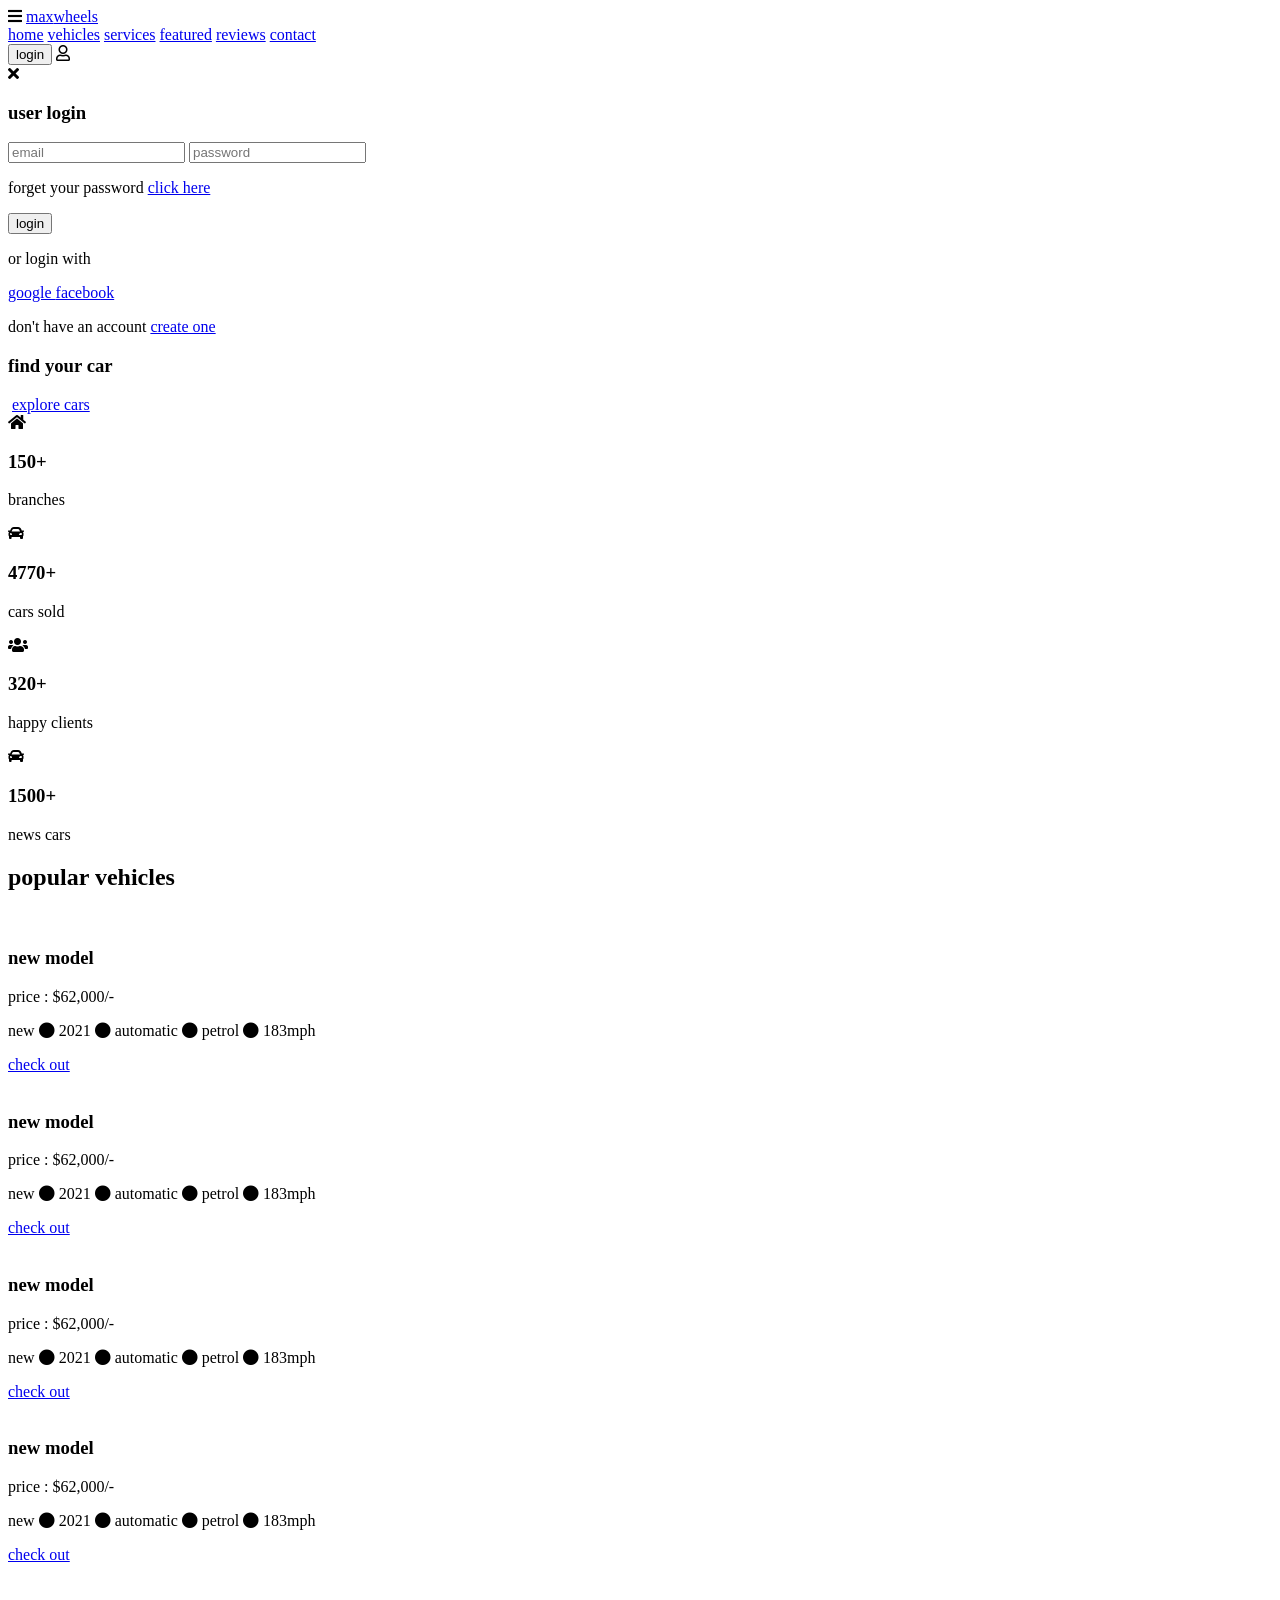
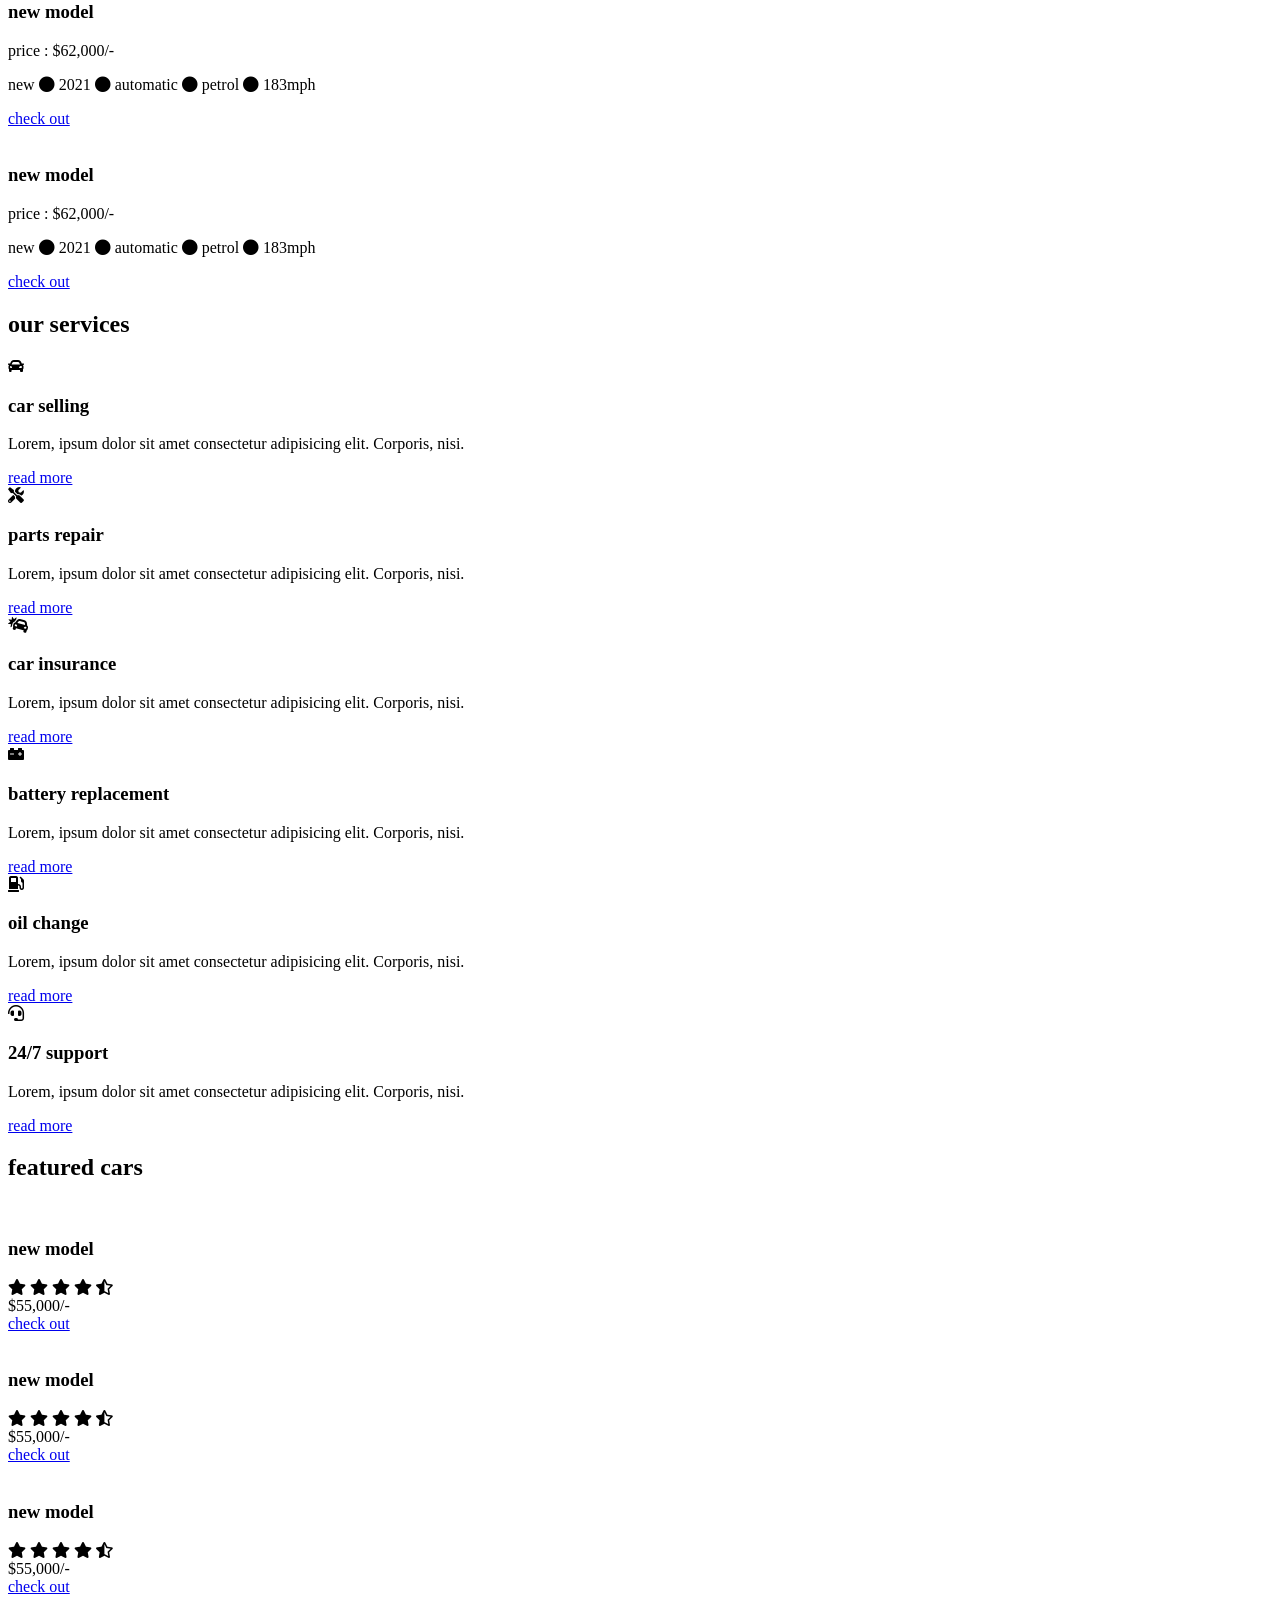
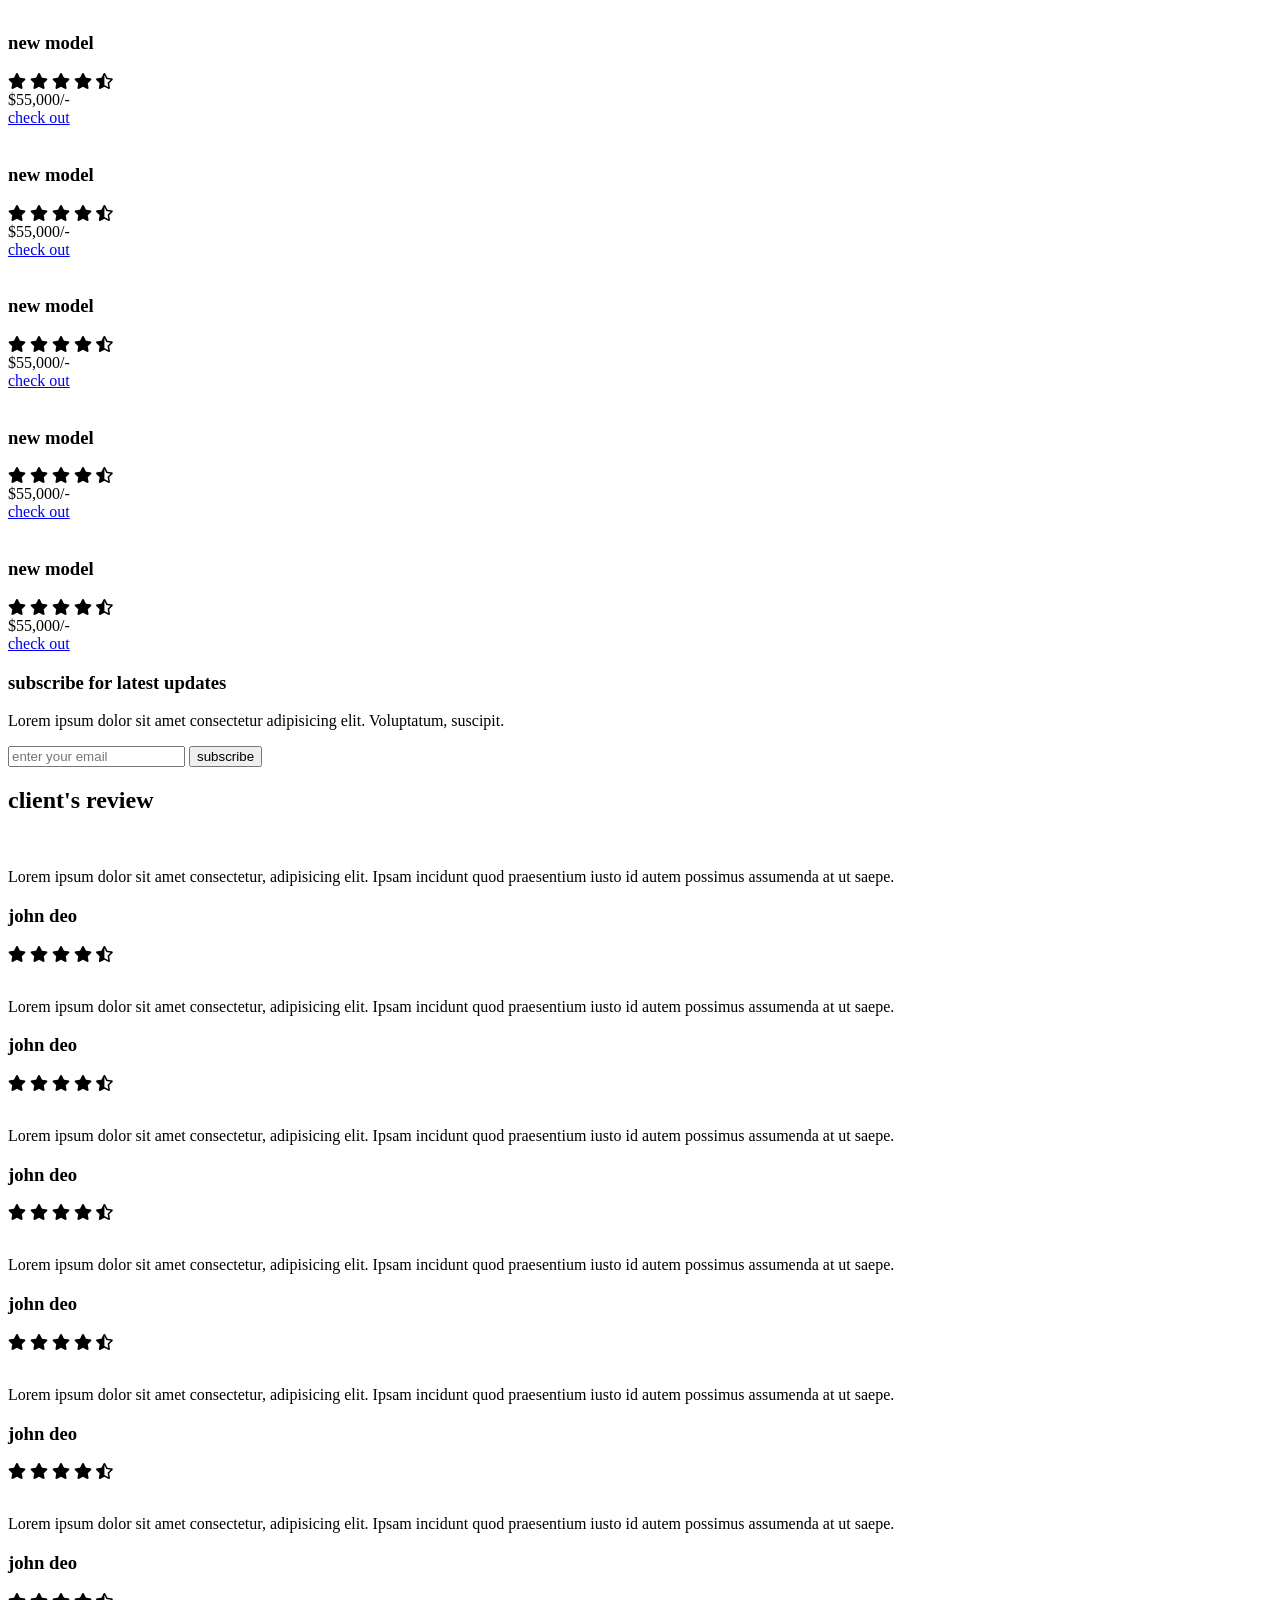
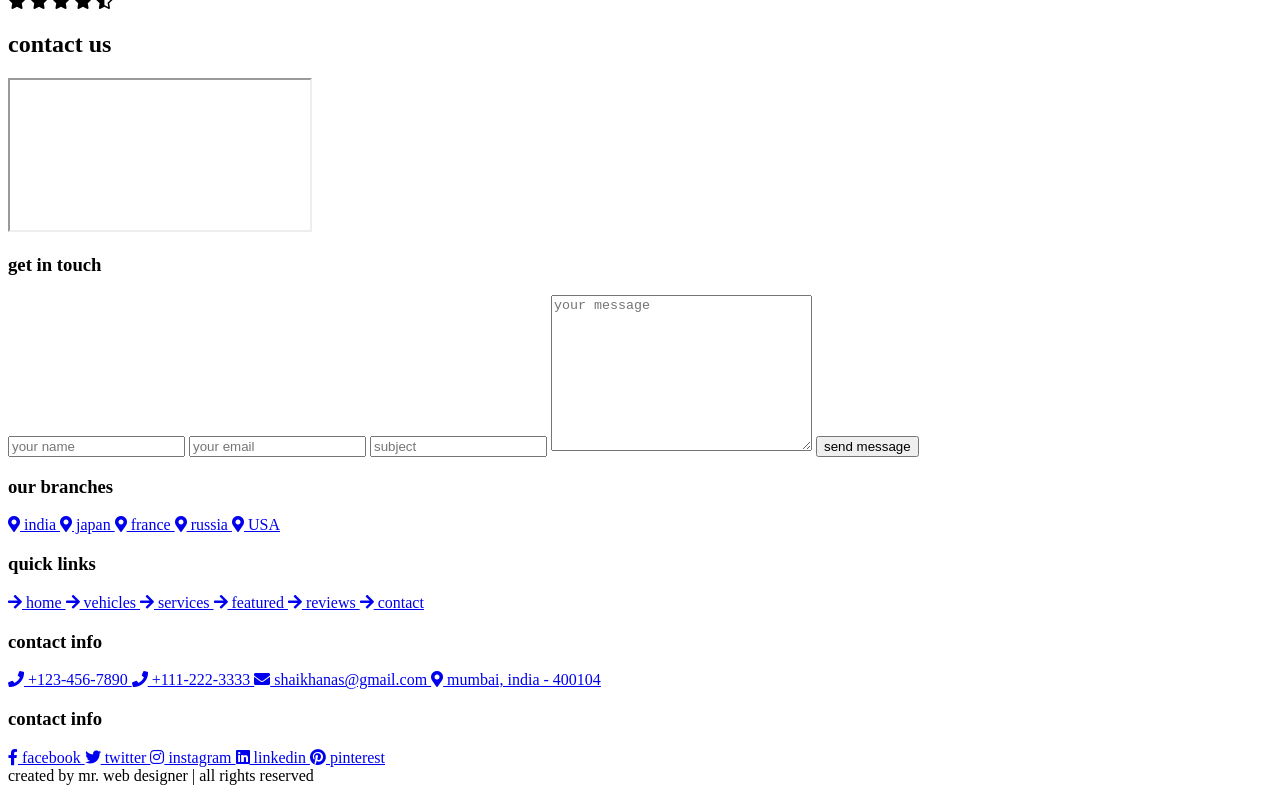
==== index.html @ 205bf959 "Add files via upload" ====
<!DOCTYPE html>
<html lang="en">
<head>
    <meta charset="UTF-8">
    <meta http-equiv="X-UA-Compatible" content="IE=edge">
    <meta name="viewport" content="width=device-width, initial-scale=1.0">
    
    <link rel="stylesheet" href="https://unpkg.com/swiper@7/swiper-bundle.min.css" />

    <!-- font awesome cdn link  -->
    <link rel="stylesheet" href="https://cdnjs.cloudflare.com/ajax/libs/font-awesome/5.15.4/css/all.min.css">

    <!-- custom css file link  -->
    <link rel="stylesheet" href="css/style.css">

</head>
<body>
    
<header class="header">

    <div id="menu-btn" class="fas fa-bars"></div>

    <a href="#" class="logo"> <span>max</span>wheels </a>

    <nav class="navbar">
        <a href="#home">home</a>
        <a href="#vehicles">vehicles</a>
        <a href="#services">services</a>
        <a href="#featured">featured</a>
        <a href="#reviews">reviews</a>
        <a href="#contact">contact</a>
    </nav>

    <div id="login-btn">
        <button class="btn">login</button>
        <i class="far fa-user"></i>
    </div>

</header> 
    
<div class="login-form-container">

    <span id="close-login-form" class="fas fa-times"></span>

    <form action="">
        <h3>user login</h3>
        <input type="email" placeholder="email" class="box">
        <input type="password" placeholder="password" class="box">
        <p> forget your password <a href="#">click here</a> </p>
        <input type="submit" value="login" class="btn">
        <p>or login with</p>
        <div class="buttons">
            <a href="#" class="btn"> google </a>
            <a href="#" class="btn"> facebook </a>
        </div>
        <p> don't have an account <a href="#">create one</a> </p>
    </form>

</div>

<section class="home" id="home">

    <h3 data-speed="-2" class="home-parallax">find your car</h3>

    <img data-speed="5" class="home-parallax" src="image/home-img.png" alt="">

    <a data-speed="7" href="#" class="btn home-parallax">explore cars</a>

</section>

<section class="icons-container">

    <div class="icons">
        <i class="fas fa-home"></i>
        <div class="content">
            <h3>150+</h3>
            <p>branches</p>
        </div>
    </div>

    <div class="icons">
        <i class="fas fa-car"></i>
        <div class="content">
            <h3>4770+</h3>
            <p>cars sold</p>
        </div>
    </div>

    <div class="icons">
        <i class="fas fa-users"></i>
        <div class="content">
            <h3>320+</h3>
            <p>happy clients</p>
        </div>
    </div>

    <div class="icons">
        <i class="fas fa-car"></i>
        <div class="content">
            <h3>1500+</h3>
            <p>news cars</p>
        </div>
    </div>

</section>

<section class="vehicles" id="vehicles">

    <h1 class="heading"> popular <span>vehicles</span> </h1>

    <div class="swiper vehicles-slider">

        <div class="swiper-wrapper">

            <div class="swiper-slide box">
                <img src="image/vehicle-1.png" alt="">
                <div class="content">
                    <h3>new model</h3>
                    <div class="price"> <span>price : </span> $62,000/- </div>
                    <p>
                        new
                        <span class="fas fa-circle"></span> 2021
                        <span class="fas fa-circle"></span> automatic
                        <span class="fas fa-circle"></span> petrol
                        <span class="fas fa-circle"></span> 183mph
                    </p>
                    <a href="#" class="btn">check out</a>
                </div>
            </div>

            <div class="swiper-slide box">
                <img src="image/vehicle-2.png" alt="">
                <div class="content">
                    <h3>new model</h3>
                    <div class="price"> <span>price : </span> $62,000/- </div>
                    <p>
                        new
                        <span class="fas fa-circle"></span> 2021
                        <span class="fas fa-circle"></span> automatic
                        <span class="fas fa-circle"></span> petrol
                        <span class="fas fa-circle"></span> 183mph
                    </p>
                    <a href="#" class="btn">check out</a>
                </div>
            </div>

            <div class="swiper-slide box">
                <img src="image/vehicle-3.png" alt="">
                <div class="content">
                    <h3>new model</h3>
                    <div class="price"> <span>price : </span> $62,000/- </div>
                    <p>
                        new
                        <span class="fas fa-circle"></span> 2021
                        <span class="fas fa-circle"></span> automatic
                        <span class="fas fa-circle"></span> petrol
                        <span class="fas fa-circle"></span> 183mph
                    </p>
                    <a href="#" class="btn">check out</a>
                </div>
            </div>

            <div class="swiper-slide box">
                <img src="image/vehicle-4.png" alt="">
                <div class="content">
                    <h3>new model</h3>
                    <div class="price"> <span>price : </span> $62,000/- </div>
                    <p>
                        new
                        <span class="fas fa-circle"></span> 2021
                        <span class="fas fa-circle"></span> automatic
                        <span class="fas fa-circle"></span> petrol
                        <span class="fas fa-circle"></span> 183mph
                    </p>
                    <a href="#" class="btn">check out</a>
                </div>
            </div>

            <div class="swiper-slide box">
                <img src="image/vehicle-5.png" alt="">
                <div class="content">
                    <h3>new model</h3>
                    <div class="price"> <span>price : </span> $62,000/- </div>
                    <p>
                        new
                        <span class="fas fa-circle"></span> 2021
                        <span class="fas fa-circle"></span> automatic
                        <span class="fas fa-circle"></span> petrol
                        <span class="fas fa-circle"></span> 183mph
                    </p>
                    <a href="#" class="btn">check out</a>
                </div>
            </div>

            <div class="swiper-slide box">
                <img src="image/vehicle-6.png" alt="">
                <div class="content">
                    <h3>new model</h3>
                    <div class="price"> <span>price : </span> $62,000/- </div>
                    <p>
                        new
                        <span class="fas fa-circle"></span> 2021
                        <span class="fas fa-circle"></span> automatic
                        <span class="fas fa-circle"></span> petrol
                        <span class="fas fa-circle"></span> 183mph
                    </p>
                    <a href="#" class="btn">check out</a>
                </div>
            </div>

        </div>

        <div class="swiper-pagination"></div>

    </div>

</section>

<section class="services" id="services">

    <h1 class="heading"> our <span>services</span> </h1>

    <div class="box-container">

        <div class="box">
            <i class="fas fa-car"></i>
            <h3>car selling</h3>
            <p>Lorem, ipsum dolor sit amet consectetur adipisicing elit. Corporis, nisi.</p>
            <a href="#" class="btn"> read more</a>
        </div>

        <div class="box">
            <i class="fas fa-tools"></i>
            <h3>parts repair</h3>
            <p>Lorem, ipsum dolor sit amet consectetur adipisicing elit. Corporis, nisi.</p>
            <a href="#" class="btn"> read more</a>
        </div>

        <div class="box">
            <i class="fas fa-car-crash"></i>
            <h3>car insurance</h3>
            <p>Lorem, ipsum dolor sit amet consectetur adipisicing elit. Corporis, nisi.</p>
            <a href="#" class="btn"> read more</a>
        </div>

        <div class="box">
            <i class="fas fa-car-battery"></i>
            <h3>battery replacement</h3>
            <p>Lorem, ipsum dolor sit amet consectetur adipisicing elit. Corporis, nisi.</p>
            <a href="#" class="btn"> read more</a>
        </div>

        <div class="box">
            <i class="fas fa-gas-pump"></i>
            <h3>oil change</h3>
            <p>Lorem, ipsum dolor sit amet consectetur adipisicing elit. Corporis, nisi.</p>
            <a href="#" class="btn"> read more</a>
        </div>

        <div class="box">
            <i class="fas fa-headset"></i>
            <h3>24/7 support</h3>
            <p>Lorem, ipsum dolor sit amet consectetur adipisicing elit. Corporis, nisi.</p>
            <a href="#" class="btn"> read more</a>
        </div>

    </div>

</section>

<section class="featured" id="featured">

    <h1 class="heading"> <span>featured</span> cars </h1>

    <div class="swiper featured-slider">

       <div class="swiper-wrapper">

            <div class="swiper-slide box">
                <img src="image/car-1.png" alt="">
                <div class="content">
                    <h3>new model</h3>
                    <div class="stars">
                        <i class="fas fa-star"></i>
                        <i class="fas fa-star"></i>
                        <i class="fas fa-star"></i>
                        <i class="fas fa-star"></i>
                        <i class="fas fa-star-half-alt"></i>
                    </div>
                    <div class="price">$55,000/-</div>
                    <a href="#" class="btn">check out</a>
                </div>
            </div>

            <div class="swiper-slide box">
                <img src="image/car-2.png" alt="">
                <div class="content">
                    <h3>new model</h3>
                    <div class="stars">
                        <i class="fas fa-star"></i>
                        <i class="fas fa-star"></i>
                        <i class="fas fa-star"></i>
                        <i class="fas fa-star"></i>
                        <i class="fas fa-star-half-alt"></i>
                    </div>
                    <div class="price">$55,000/-</div>
                    <a href="#" class="btn">check out</a>
                </div>
            </div>

            <div class="swiper-slide box">
                <img src="image/car-3.png" alt="">
                <div class="content">
                    <h3>new model</h3>
                    <div class="stars">
                        <i class="fas fa-star"></i>
                        <i class="fas fa-star"></i>
                        <i class="fas fa-star"></i>
                        <i class="fas fa-star"></i>
                        <i class="fas fa-star-half-alt"></i>
                    </div>
                    <div class="price">$55,000/-</div>
                    <a href="#" class="btn">check out</a>
                </div>
            </div>

            <div class="swiper-slide box">
                <img src="image/car-4.png" alt="">
                <div class="content">
                    <h3>new model</h3>
                    <div class="stars">
                        <i class="fas fa-star"></i>
                        <i class="fas fa-star"></i>
                        <i class="fas fa-star"></i>
                        <i class="fas fa-star"></i>
                        <i class="fas fa-star-half-alt"></i>
                    </div>
                    <div class="price">$55,000/-</div>
                    <a href="#" class="btn">check out</a>
                </div>
            </div>

       </div>

       <div class="swiper-pagination"></div>

    </div>

    <div class="swiper featured-slider">

        <div class="swiper-wrapper">
 
             <div class="swiper-slide box">
                 <img src="image/car-5.png" alt="">
                 <div class="content">
                     <h3>new model</h3>
                     <div class="stars">
                         <i class="fas fa-star"></i>
                         <i class="fas fa-star"></i>
                         <i class="fas fa-star"></i>
                         <i class="fas fa-star"></i>
                         <i class="fas fa-star-half-alt"></i>
                     </div>
                     <div class="price">$55,000/-</div>
                     <a href="#" class="btn">check out</a>
                 </div>
             </div>
 
             <div class="swiper-slide box">
                 <img src="image/car-6.png" alt="">
                 <div class="content">
                     <h3>new model</h3>
                     <div class="stars">
                         <i class="fas fa-star"></i>
                         <i class="fas fa-star"></i>
                         <i class="fas fa-star"></i>
                         <i class="fas fa-star"></i>
                         <i class="fas fa-star-half-alt"></i>
                     </div>
                     <div class="price">$55,000/-</div>
                     <a href="#" class="btn">check out</a>
                 </div>
             </div>
 
             <div class="swiper-slide box">
                 <img src="image/car-7.png" alt="">
                 <div class="content">
                     <h3>new model</h3>
                     <div class="stars">
                         <i class="fas fa-star"></i>
                         <i class="fas fa-star"></i>
                         <i class="fas fa-star"></i>
                         <i class="fas fa-star"></i>
                         <i class="fas fa-star-half-alt"></i>
                     </div>
                     <div class="price">$55,000/-</div>
                     <a href="#" class="btn">check out</a>
                 </div>
             </div>
 
             <div class="swiper-slide box">
                 <img src="image/car-8.png" alt="">
                 <div class="content">
                     <h3>new model</h3>
                     <div class="stars">
                         <i class="fas fa-star"></i>
                         <i class="fas fa-star"></i>
                         <i class="fas fa-star"></i>
                         <i class="fas fa-star"></i>
                         <i class="fas fa-star-half-alt"></i>
                     </div>
                     <div class="price">$55,000/-</div>
                     <a href="#" class="btn">check out</a>
                 </div>
             </div>
 
        </div>
 
        <div class="swiper-pagination"></div>
 
     </div>

</section>

<section class="newsletter">
    
    <h3>subscribe for latest updates</h3>
    <p>Lorem ipsum dolor sit amet consectetur adipisicing elit. Voluptatum, suscipit.</p>

   <form action="">
        <input type="email" placeholder="enter your email">
        <input type="submit" value="subscribe">
   </form>

</section>

<section class="reviews" id="reviews">

    <h1 class="heading"> client's <span>review</span> </h1>

    <div class="swiper review-slider">

        <div class="swiper-wrapper">

            <div class="swiper-slide box">
                <img src="image/pic-1.png" alt="">
                <div class="content">
                    <p>Lorem ipsum dolor sit amet consectetur, adipisicing elit. Ipsam incidunt quod praesentium iusto id autem possimus assumenda at ut saepe.</p>
                    <h3>john deo</h3>
                    <div class="stars">
                        <i class="fas fa-star"></i>
                        <i class="fas fa-star"></i>
                        <i class="fas fa-star"></i>
                        <i class="fas fa-star"></i>
                        <i class="fas fa-star-half-alt"></i>
                    </div>
                </div>
            </div>

            <div class="swiper-slide box">
                <img src="image/pic-2.png" alt="">
                <div class="content">
                    <p>Lorem ipsum dolor sit amet consectetur, adipisicing elit. Ipsam incidunt quod praesentium iusto id autem possimus assumenda at ut saepe.</p>
                    <h3>john deo</h3>
                    <div class="stars">
                        <i class="fas fa-star"></i>
                        <i class="fas fa-star"></i>
                        <i class="fas fa-star"></i>
                        <i class="fas fa-star"></i>
                        <i class="fas fa-star-half-alt"></i>
                    </div>
                </div>
            </div>

            <div class="swiper-slide box">
                <img src="image/pic-3.png" alt="">
                <div class="content">
                    <p>Lorem ipsum dolor sit amet consectetur, adipisicing elit. Ipsam incidunt quod praesentium iusto id autem possimus assumenda at ut saepe.</p>
                    <h3>john deo</h3>
                    <div class="stars">
                        <i class="fas fa-star"></i>
                        <i class="fas fa-star"></i>
                        <i class="fas fa-star"></i>
                        <i class="fas fa-star"></i>
                        <i class="fas fa-star-half-alt"></i>
                    </div>
                </div>
            </div>

            <div class="swiper-slide box">
                <img src="image/pic-4.png" alt="">
                <div class="content">
                    <p>Lorem ipsum dolor sit amet consectetur, adipisicing elit. Ipsam incidunt quod praesentium iusto id autem possimus assumenda at ut saepe.</p>
                    <h3>john deo</h3>
                    <div class="stars">
                        <i class="fas fa-star"></i>
                        <i class="fas fa-star"></i>
                        <i class="fas fa-star"></i>
                        <i class="fas fa-star"></i>
                        <i class="fas fa-star-half-alt"></i>
                    </div>
                </div>
            </div>

            <div class="swiper-slide box">
                <img src="image/pic-5.png" alt="">
                <div class="content">
                    <p>Lorem ipsum dolor sit amet consectetur, adipisicing elit. Ipsam incidunt quod praesentium iusto id autem possimus assumenda at ut saepe.</p>
                    <h3>john deo</h3>
                    <div class="stars">
                        <i class="fas fa-star"></i>
                        <i class="fas fa-star"></i>
                        <i class="fas fa-star"></i>
                        <i class="fas fa-star"></i>
                        <i class="fas fa-star-half-alt"></i>
                    </div>
                </div>
            </div>

            <div class="swiper-slide box">
                <img src="image/pic-6.png" alt="">
                <div class="content">
                    <p>Lorem ipsum dolor sit amet consectetur, adipisicing elit. Ipsam incidunt quod praesentium iusto id autem possimus assumenda at ut saepe.</p>
                    <h3>john deo</h3>
                    <div class="stars">
                        <i class="fas fa-star"></i>
                        <i class="fas fa-star"></i>
                        <i class="fas fa-star"></i>
                        <i class="fas fa-star"></i>
                        <i class="fas fa-star-half-alt"></i>
                    </div>
                </div>
            </div>

        </div>

        <div class="swiper-pagination"></div>

    </div>

</section>

<section class="contact" id="contact">

    <h1 class="heading"><span>contact</span> us</h1>

    <div class="row">

        <iframe class="map" src="https://www.google.com/maps/embed?pb=!1m18!1m12!1m3!1d30153.788252261566!2d72.82321484621745!3d19.141690214227783!2m3!1f0!2f0!3f0!3m2!1i1024!2i768!4f13.1!3m3!1m2!1s0x3be7b63aceef0c69%3A0x2aa80cf2287dfa3b!2sJogeshwari%20West%2C%20Mumbai%2C%20Maharashtra%20400047!5e0!3m2!1sen!2sin!4v1632137920043!5m2!1sen!2sin" allowfullscreen="" loading="lazy"></iframe>

        <form action="">
            <h3>get in touch</h3>
            <input type="text" placeholder="your name" class="box">
            <input type="email" placeholder="your email" class="box">
            <input type="tel" placeholder="subject" class="box">
            <textarea placeholder="your message" class="box" cols="30" rows="10"></textarea>
            <input type="submit" value="send message" class="btn">
        </form>

    </div>

</section>

<section class="footer" id="footer">

    <div class="box-container">

        <div class="box">
            <h3>our branches</h3>
            <a href="#"> <i class="fas fa-map-marker-alt"></i> india </a>
            <a href="#"> <i class="fas fa-map-marker-alt"></i> japan </a>
            <a href="#"> <i class="fas fa-map-marker-alt"></i> france </a>
            <a href="#"> <i class="fas fa-map-marker-alt"></i> russia </a>
            <a href="#"> <i class="fas fa-map-marker-alt"></i> USA </a>
        </div>

        <div class="box">
            <h3>quick links</h3>
            <a href="#"> <i class="fas fa-arrow-right"></i> home </a>
            <a href="#"> <i class="fas fa-arrow-right"></i> vehicles </a>
            <a href="#"> <i class="fas fa-arrow-right"></i> services </a>
            <a href="#"> <i class="fas fa-arrow-right"></i> featured </a>
            <a href="#"> <i class="fas fa-arrow-right"></i> reviews </a>
            <a href="#"> <i class="fas fa-arrow-right"></i> contact </a>
        </div>

        <div class="box">
            <h3>contact info</h3>
            <a href="#"> <i class="fas fa-phone"></i> +123-456-7890 </a>
            <a href="#"> <i class="fas fa-phone"></i> +111-222-3333 </a>
            <a href="#"> <i class="fas fa-envelope"></i> shaikhanas@gmail.com </a>
            <a href="#"> <i class="fas fa-map-marker-alt"></i> mumbai, india - 400104 </a>
        </div>

        <div class="box">
            <h3>contact info</h3>
            <a href="#"> <i class="fab fa-facebook-f"></i> facebook </a>
            <a href="#"> <i class="fab fa-twitter"></i> twitter </a>
            <a href="#"> <i class="fab fa-instagram"></i> instagram </a>
            <a href="#"> <i class="fab fa-linkedin"></i> linkedin </a>
            <a href="#"> <i class="fab fa-pinterest"></i> pinterest </a>
        </div>

    </div>

    <div class="credit"> created by mr. web designer | all rights reserved </div>

</section>










<script src="https://unpkg.com/swiper@7/swiper-bundle.min.js"></script>

<script src="js/script.js"></script>

</body>
</html>
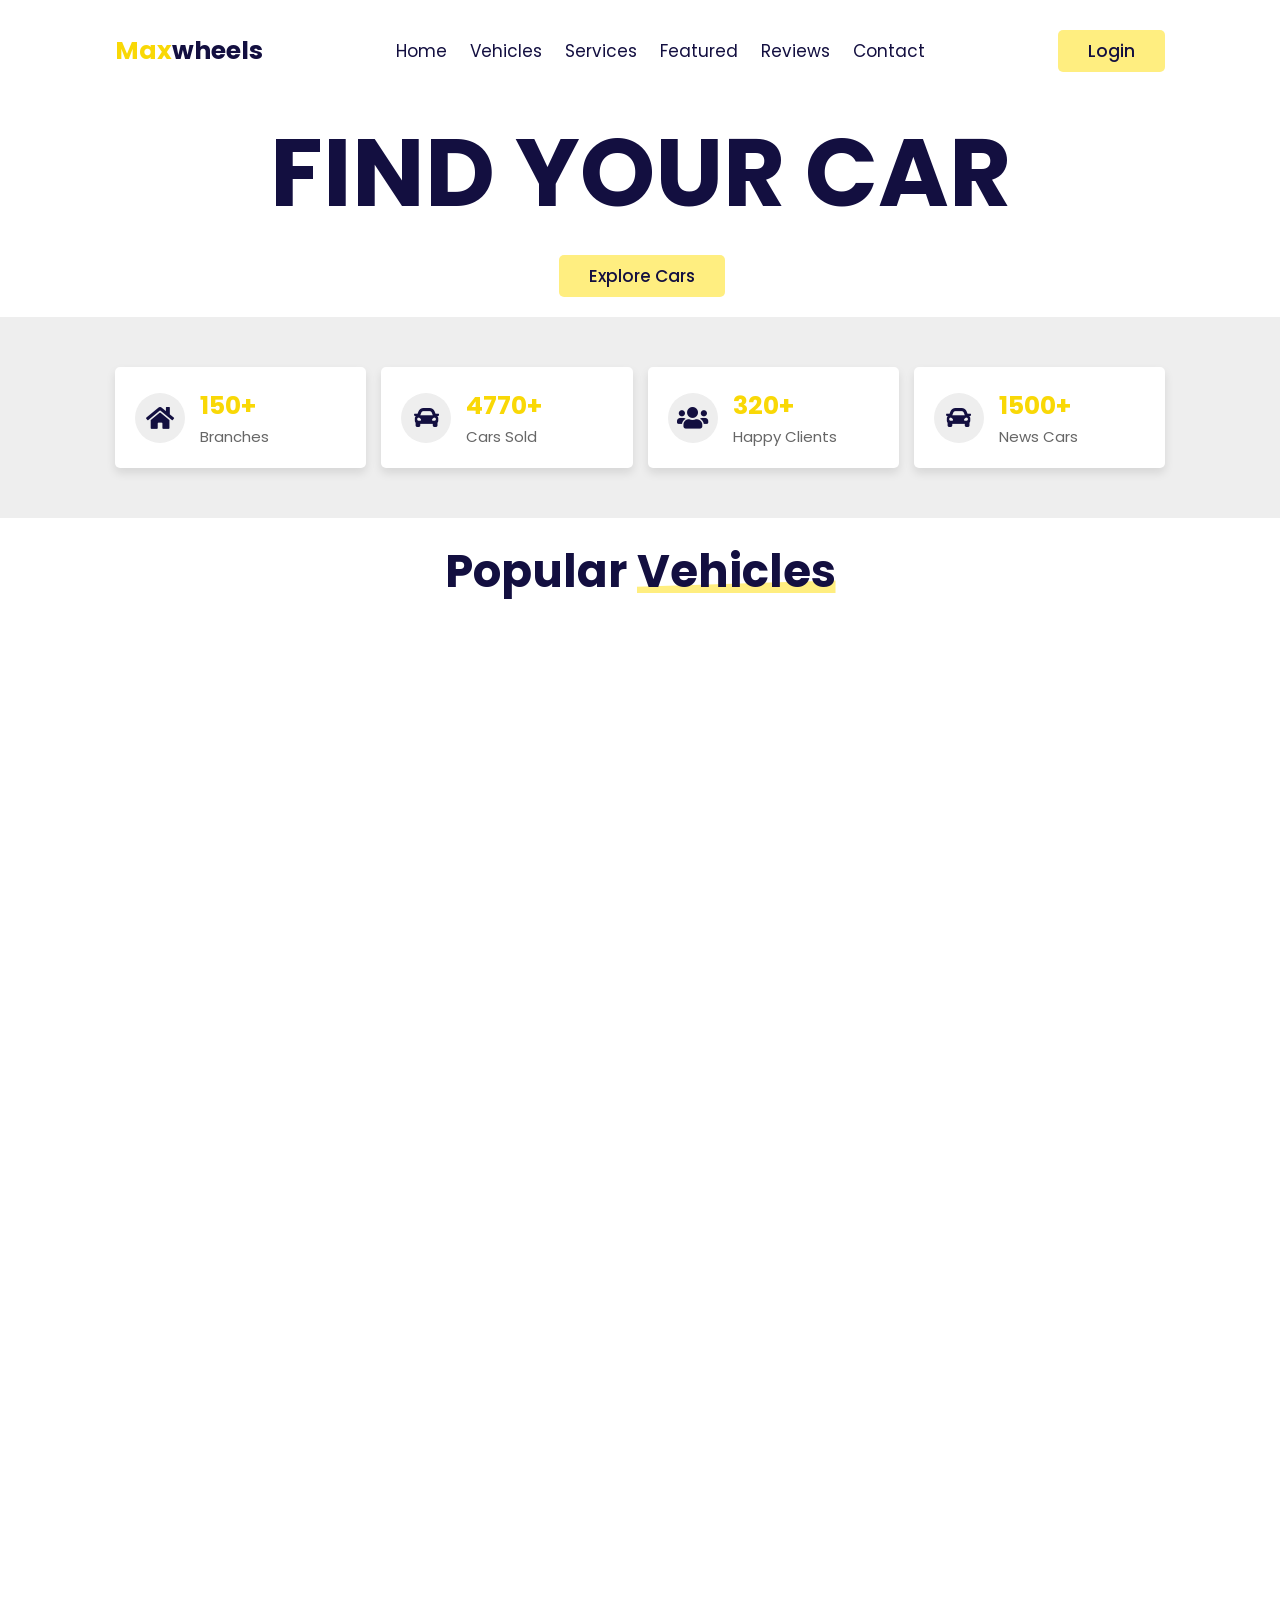
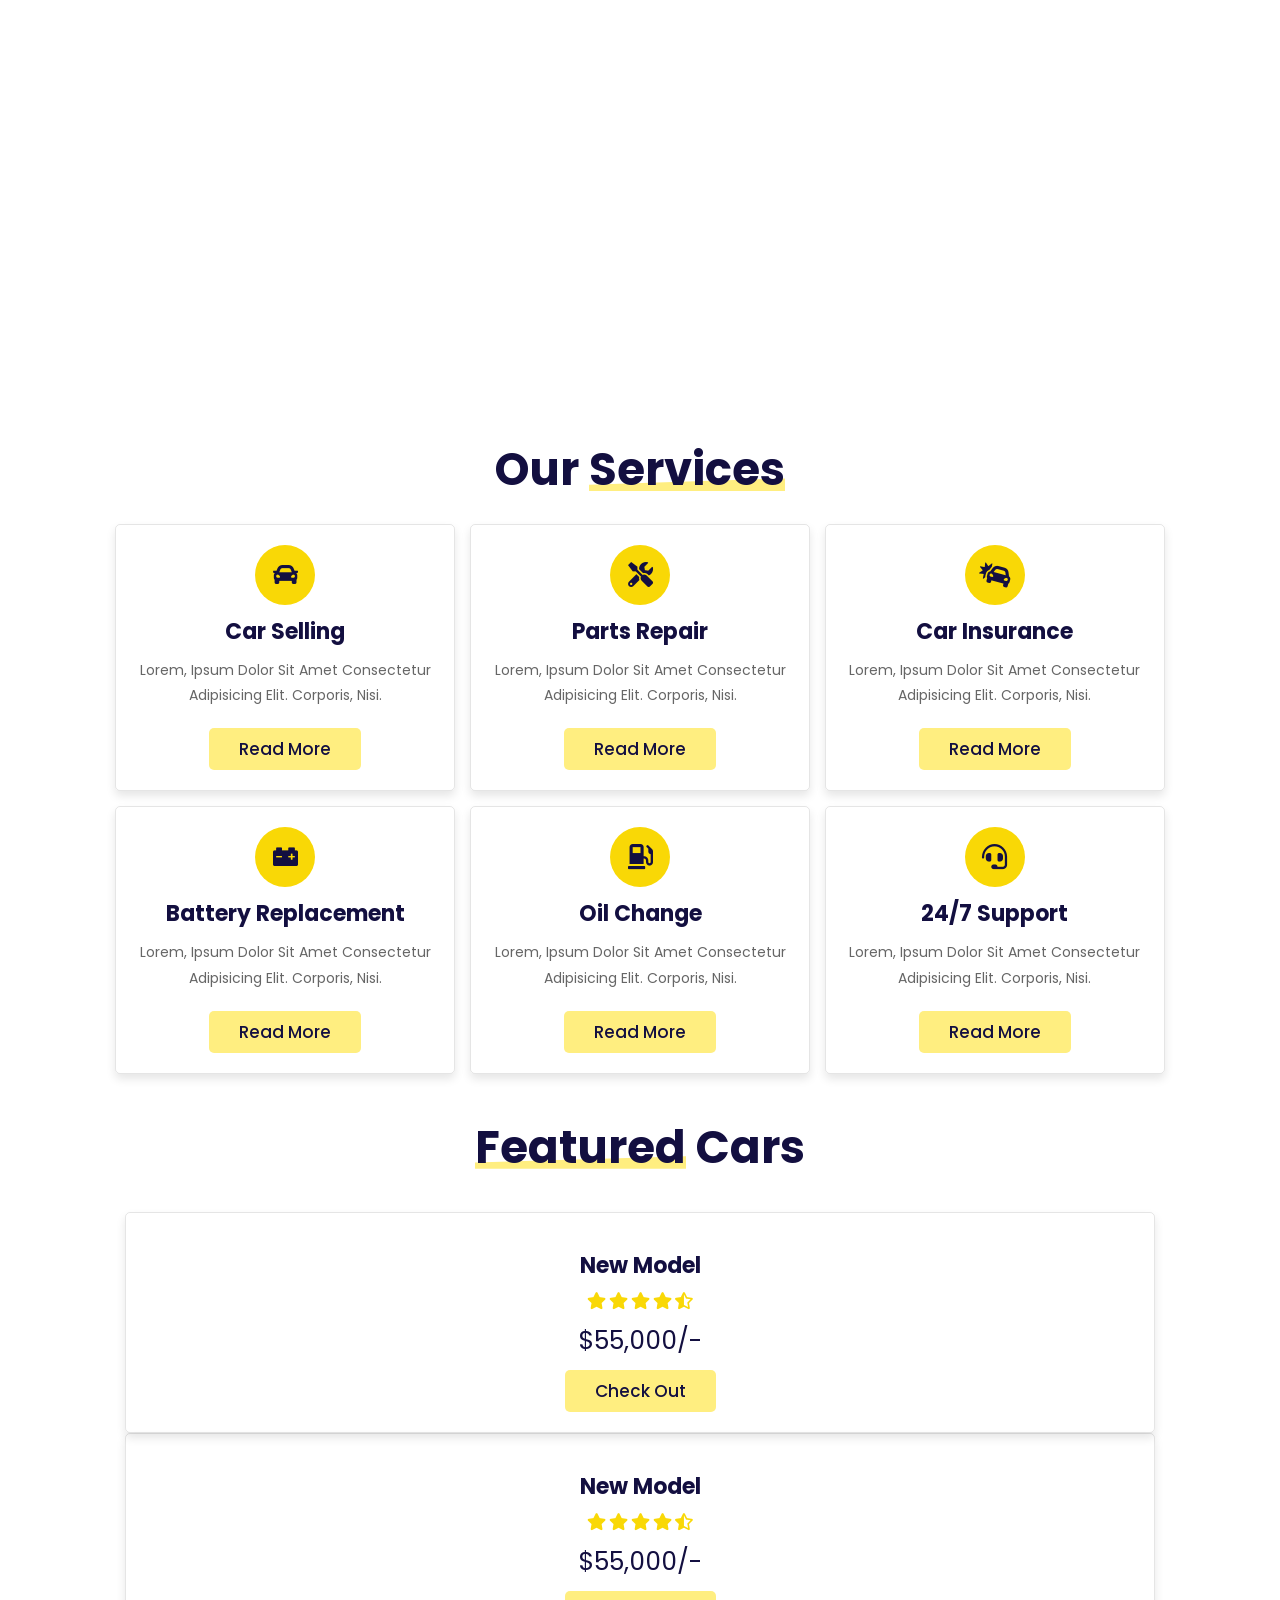
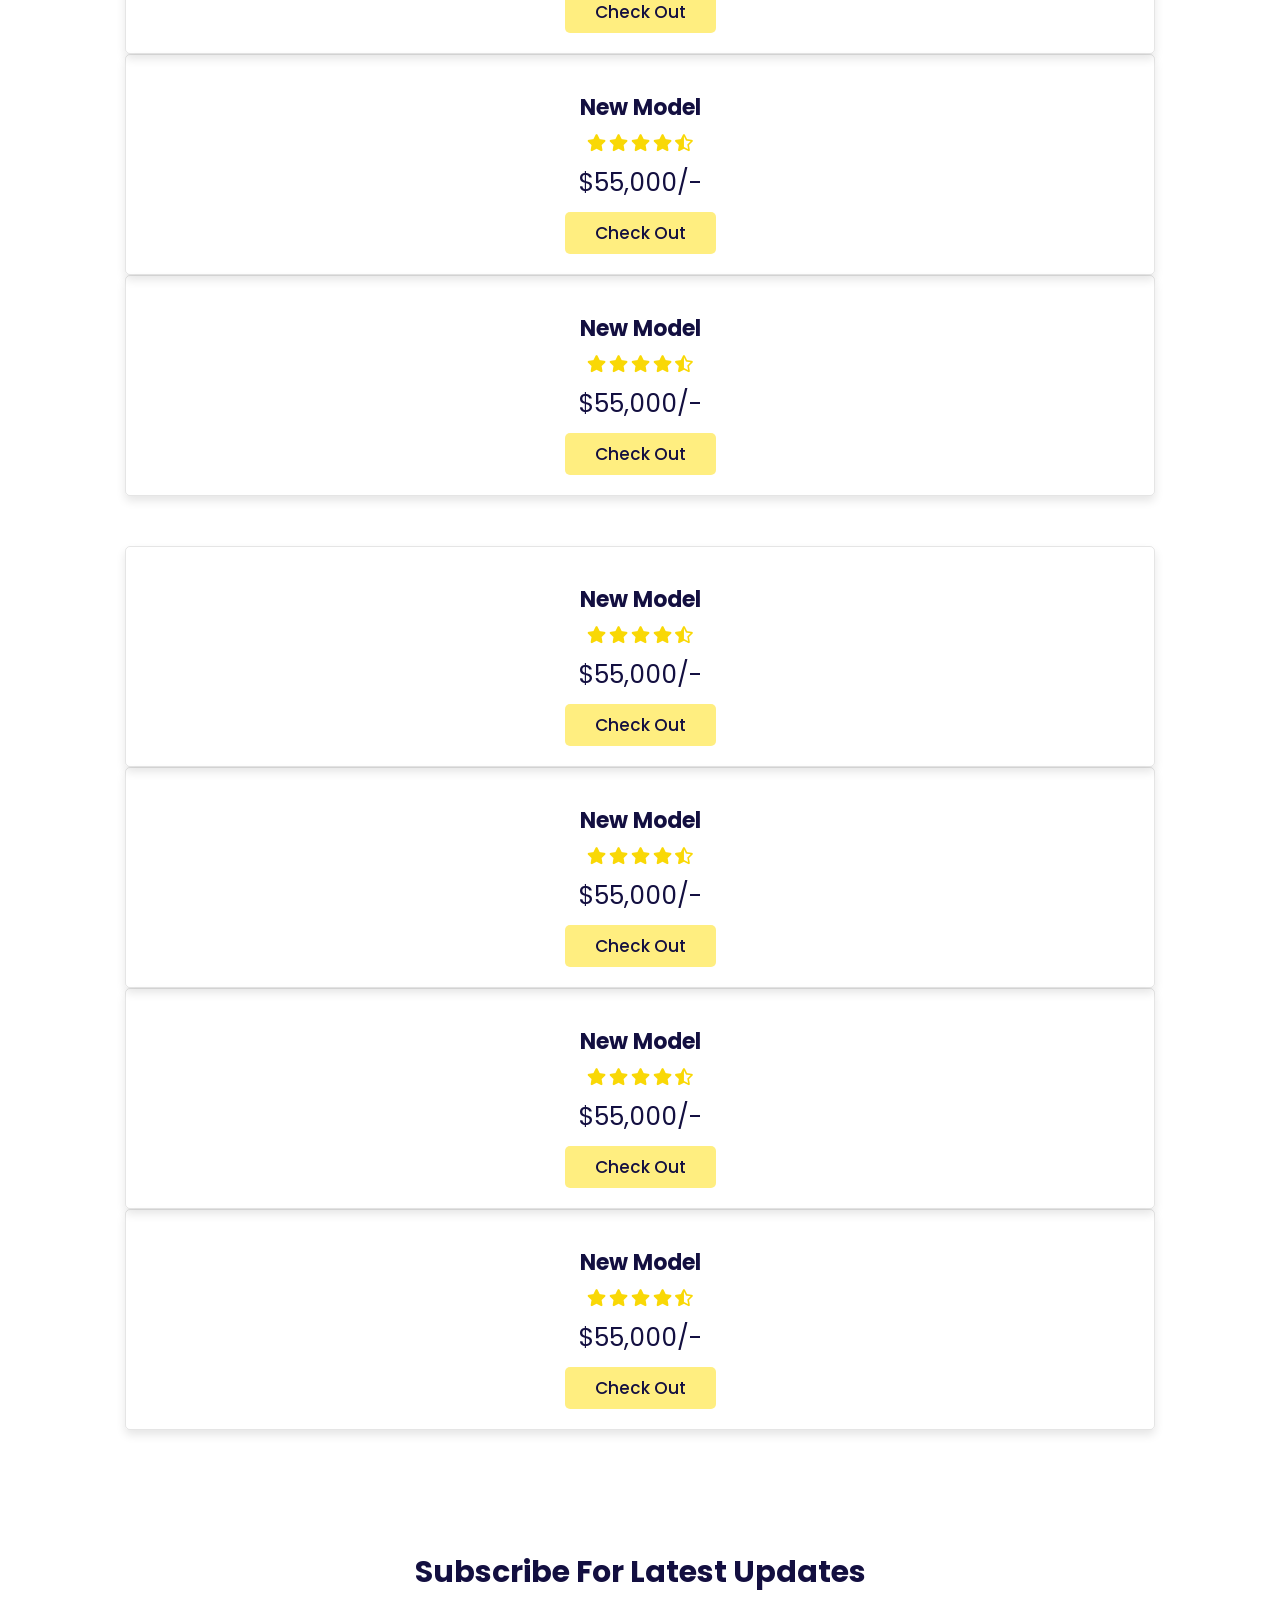
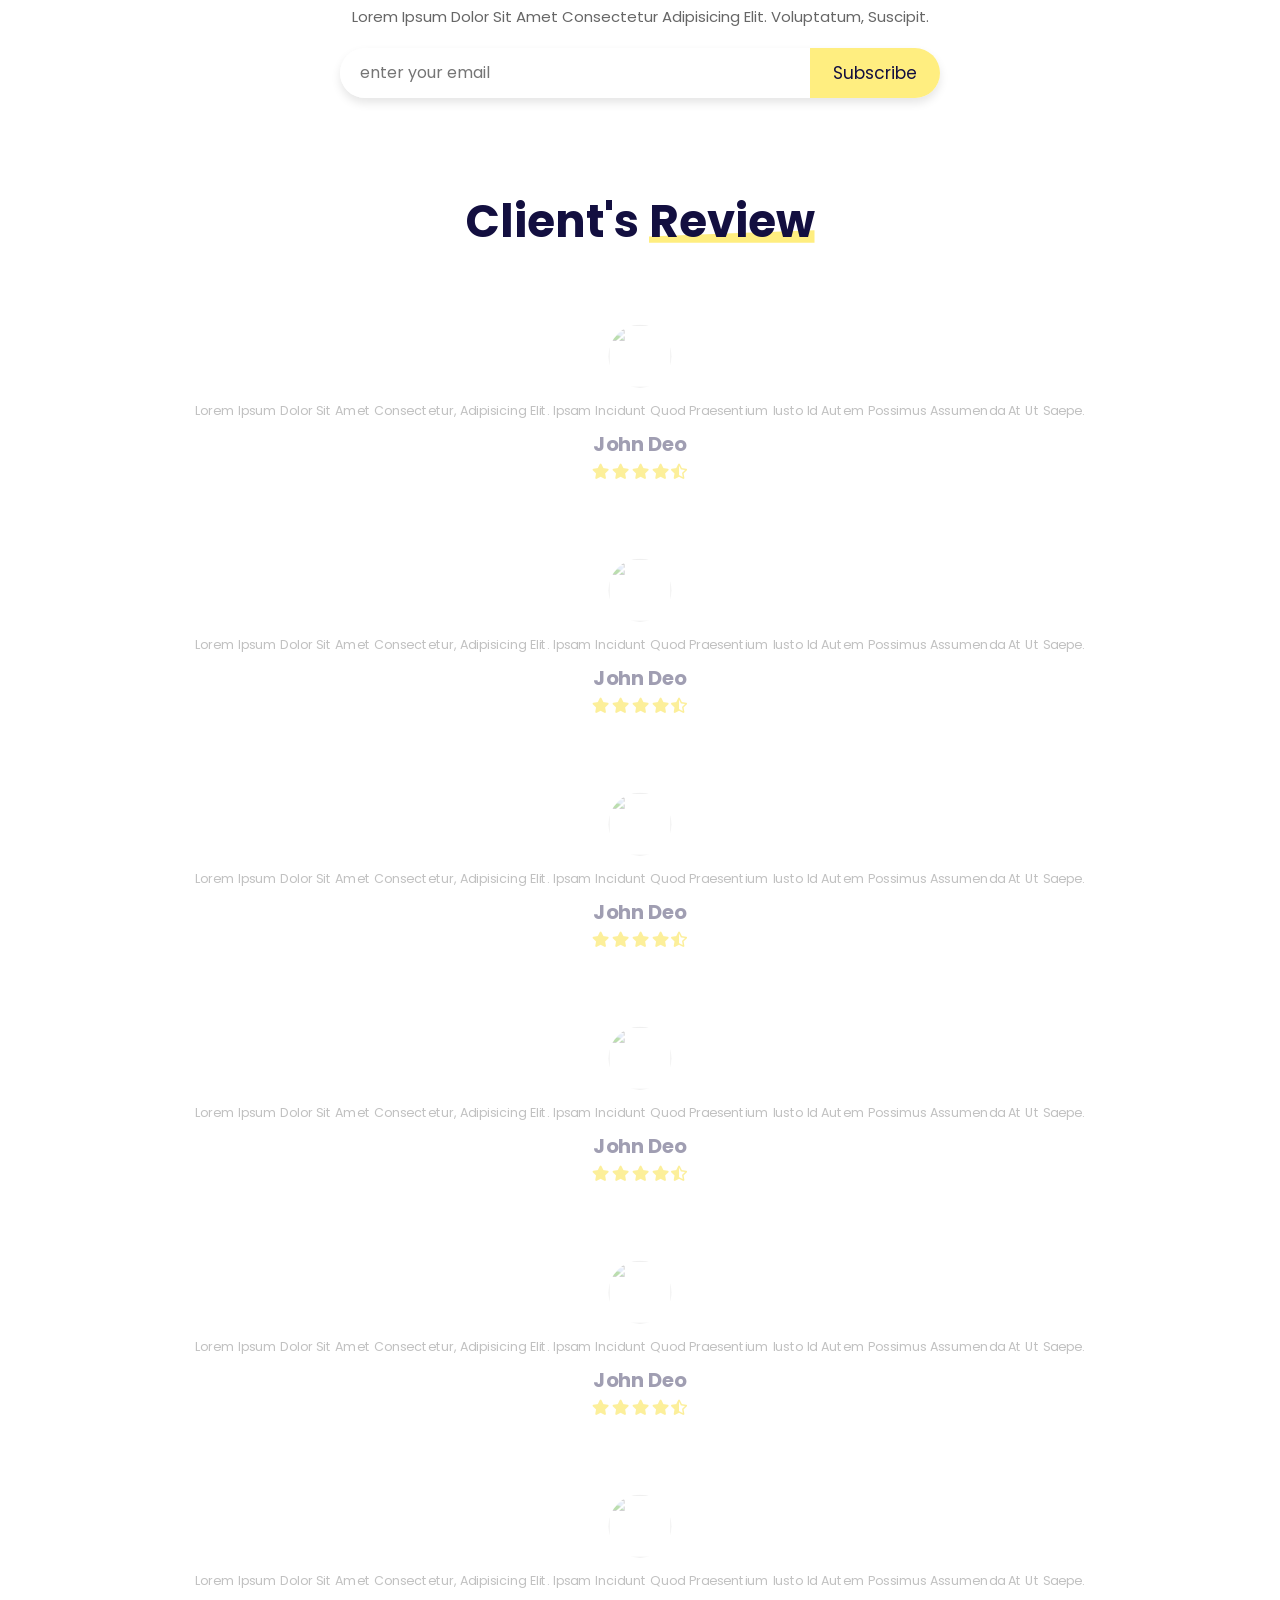
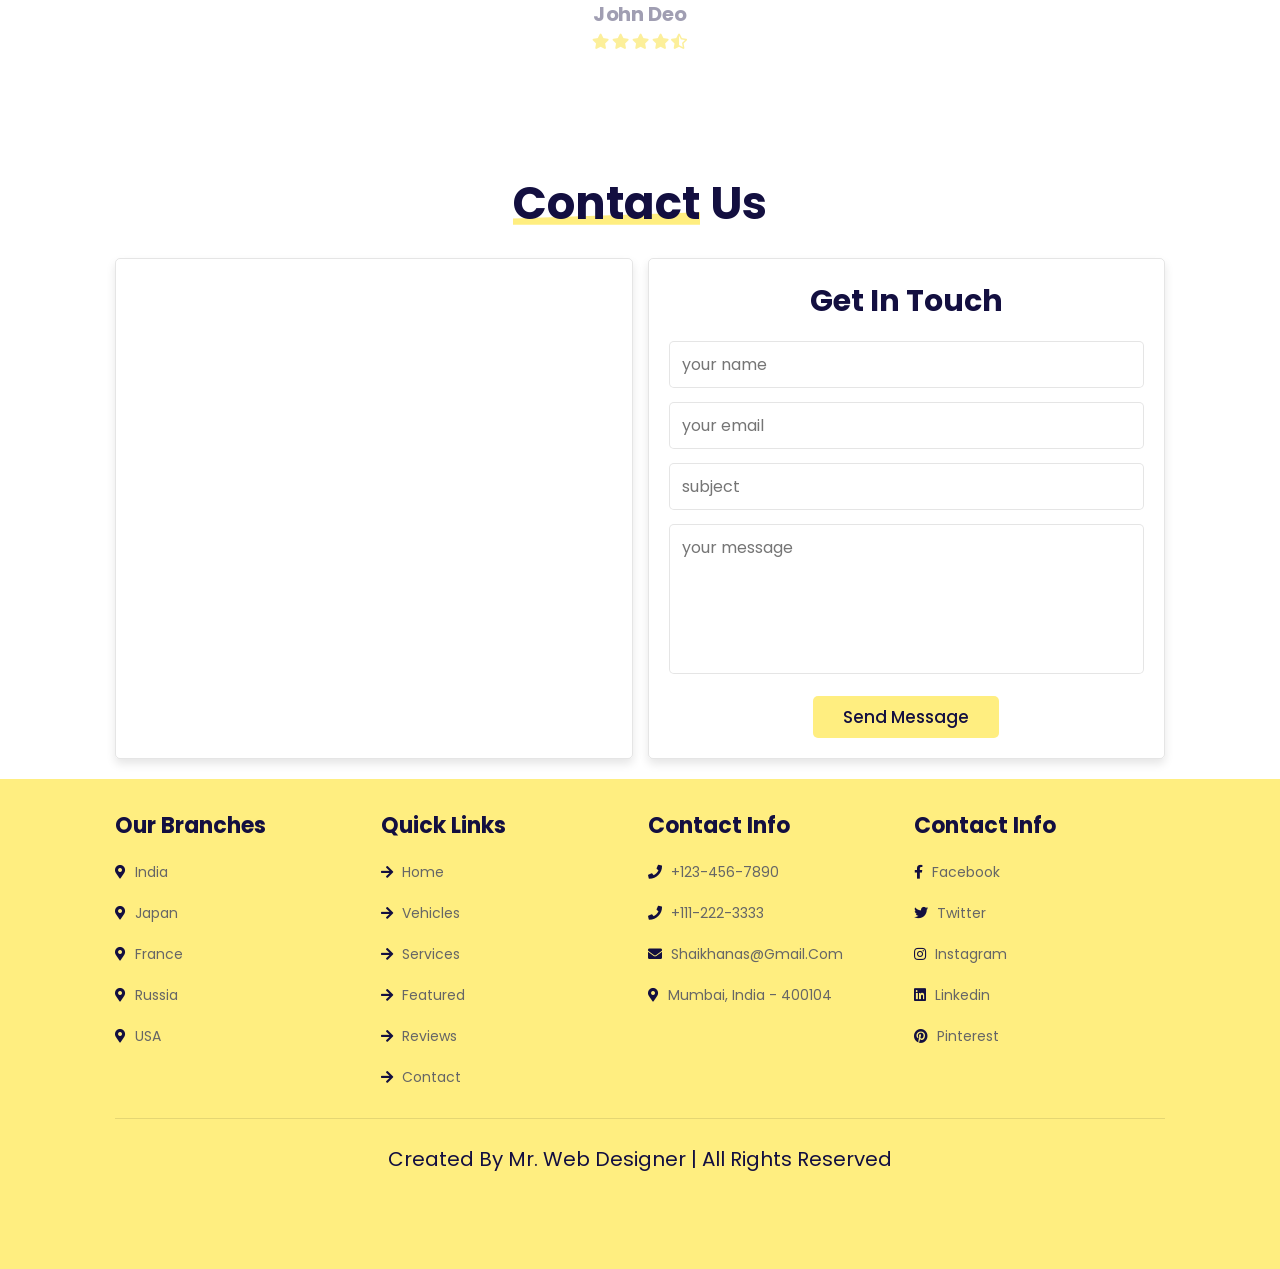
==== commit 0461b921: "Update index.html" ====
--- a/index.html
+++ b/index.html
@@ -11,7 +11,7 @@
     <link rel="stylesheet" href="https://cdnjs.cloudflare.com/ajax/libs/font-awesome/5.15.4/css/all.min.css">
 
     <!-- custom css file link  -->
-    <link rel="stylesheet" href="css/style.css">
+    <link rel="stylesheet" href="style.css">
 
 </head>
 <body>
@@ -621,4 +621,5 @@
 <script src="js/script.js"></script>
 
 </body>
-</html>+
+</html>
--- a/style.css
+++ b/style.css
@@ -0,0 +1,696 @@
+@import url('https://fonts.googleapis.com/css2?family=Poppins:wght@100;300;400;500;600&display=swap');
+
+:root{
+    --yellow:#f9d806;
+    --light-yellow:#ffee80;
+    --black:#130f40;
+    --light-color:#666;
+    --box-shadow:0 .5rem 1rem rgba(0,0,0,.1);
+    --border:.1rem solid rgba(0,0,0,.1);
+}
+
+*{
+    font-family: 'Poppins', sans-serif;
+    margin:0; padding:0;
+    box-sizing: border-box;
+    outline: none; border:none;
+    text-decoration: none;
+    text-transform: capitalize;
+    transition: .2s linear;
+}
+
+html{
+    font-size: 62.5%;
+    overflow-x: hidden;
+    scroll-padding-top: 7rem;
+    scroll-behavior: smooth;
+}
+
+section{
+    padding:2rem 9%;
+}
+
+.heading{
+    padding-bottom: 2rem;
+    text-align: center;
+    font-size: 4.5rem;
+    color:var(--black);
+}
+
+.heading span{
+    position: relative;
+    z-index: 0;
+}
+
+.heading span::before{
+    content: '';
+    position: absolute;
+    bottom:1rem; left:0;
+    height: 100%;
+    width: 100%;
+    background: var(--light-yellow);
+    z-index: -1;
+    clip-path: polygon(0 90%, 100% 80%, 100% 100%, 0% 100%);
+}
+
+.btn{
+    display: inline-block;
+    margin-top: 1rem;
+    padding:.8rem 3rem;
+    background:var(--light-yellow);
+    color:var(--black);
+    cursor: pointer;
+    font-size: 1.7rem;
+    border-radius: .5rem;
+    font-weight: 500;
+    text-align: center;
+}
+
+.btn:hover{
+    background:var(--yellow);
+}
+
+.header{
+    display: flex;
+    align-items: center;
+    justify-content: space-between;
+    position: fixed;
+    top:0; left:0; right:0;
+    padding:3rem 9%;
+    z-index: 1000;
+    background: #fff;
+}
+
+.header .logo{
+    font-size: 2.5rem;
+    color:var(--black);
+    font-weight: bold;
+}
+
+.header .logo span{
+    color:var(--yellow);
+}
+
+.header .navbar a{
+    margin:0 1rem;
+    font-size: 1.7rem;
+    color:var(--black);
+}
+
+.header .navbar a:hover{
+    color:var(--yellow);
+}
+
+#login-btn .btn{
+    margin-top: 0;
+}
+
+#login-btn i{
+    display: none;
+    font-size: 2.5rem;
+    color:var(--light-color);
+}
+
+.header.active{
+    padding:2rem 9%;
+    box-shadow: var(--box-shadow);
+}
+
+#menu-btn{
+    font-size: 2.5rem;
+    color:var(--light-color);
+    display: none;
+}
+
+.login-form-container{
+    position: fixed;
+    top:-105%; left:0;
+    height:100%;
+    width:100%;
+    display: flex;
+    align-items: center;
+    justify-content: center;
+    background:rgba(255,255,255,.9);
+    z-index: 10000;
+}
+
+.login-form-container.active{
+    top:0;
+}
+
+.login-form-container form{
+    margin:2rem;
+    text-align: center;
+    padding:2rem;
+    width:40rem;
+    border-radius: .5rem;
+    box-shadow: var(--box-shadow);
+    border:var(--border);
+    background: #fff;
+}
+
+.login-form-container form .buttons{
+    display: flex;
+    gap:1rem;
+    align-items: center;
+}
+
+.login-form-container form .btn{
+    display: block;
+    width:100%;
+    margin:.5rem 0;
+}
+
+.login-form-container form .box{
+    margin:.7rem 0;
+    width: 100%;
+    font-size: 1.6rem;
+    color:var(--black);
+    text-transform: none;
+    border:var(--border);
+    padding:1rem 1.2rem;
+    border-radius: .5rem;
+}
+
+.login-form-container form p{
+    padding:1rem 0;
+    font-size: 1.5rem;
+    color:var(--light-color);
+}
+
+.login-form-container form p a{
+    color:var(--yellow);
+    text-decoration: underline;
+}
+
+.login-form-container form h3{
+    padding-bottom:1rem;
+    font-size: 2.5rem;
+    color:var(--black);
+    text-transform: uppercase;
+}
+
+.login-form-container #close-login-form{
+    position: absolute;
+    top:1.5rem; right:2.5rem;
+    font-size: 5rem;
+    color:var(--black);
+    cursor: pointer;
+}
+
+.home{
+    padding-top: 10rem;
+    text-align: center;
+    overflow-x: hidden;
+}
+
+.home h3{
+    color:var(--black);
+    font-size: 7.5vw;
+    text-transform: uppercase;
+}
+
+.home img{
+    width:100%;
+    margin:1rem 0;
+}
+
+.icons-container{
+    display: grid;
+    grid-template-columns: repeat(auto-fit, minmax(25rem, 1fr));
+    gap:1.5rem;
+    padding-top: 5rem;
+    padding-bottom: 5rem;
+    background: #eee;
+}
+
+.icons-container .icons{
+    background:#fff;
+    display: flex;
+    align-items: center;
+    box-shadow: var(--box-shadow);
+    border-radius: .5rem;
+    padding:2rem;
+    gap:1.5rem;
+}
+
+.icons-container .icons i{
+    height:5rem;
+    width:5rem;
+    line-height:5rem;
+    font-size:2.5rem;
+    color:var(--black);
+    background:#eee;
+    text-align: center;
+    border-radius: 50%;
+}
+
+.icons-container .icons .content h3{
+    font-size: 2.5rem;
+    color:var(--yellow);
+}
+
+.icons-container .icons .content p{
+    font-size: 1.5rem;
+    color:var(--light-color);
+}
+
+.icons-container .icons:hover{
+    background:var(--black);
+}
+
+.icons-container .icons:hover i{
+    background:var(--yellow);
+}
+
+.icons-container .icons:hover .content h3{
+    color:#fff;
+}
+
+.icons-container .icons:hover .content p{
+    color:#eee;
+}
+
+.vehicles .vehicles-slider{
+    padding-bottom: 5rem;
+}
+
+.vehicles .vehicles-slider .box{
+    text-align: center;
+}
+
+.vehicles .vehicles-slider .box img{
+    width:100%;
+    transform: scale(.8);
+    opacity: .5;
+}
+
+.vehicles .vehicles-slider .box .content{
+    padding-top: 1rem;
+    transform: scale(0);
+}
+
+.vehicles .vehicles-slider .swiper-slide-active .content{
+    transform: scale(1);
+}
+
+.vehicles .vehicles-slider .swiper-slide-active img{
+    transform: scale(1);    
+    opacity: 1;
+}
+
+.vehicles .vehicles-slider .box .content h3{
+    font-size: 2.5rem;
+    color:var(--black);
+}
+
+.vehicles .vehicles-slider .box .content .price{
+    font-size: 2.2rem;
+    color:var(--yellow);
+    padding:1rem 0;
+    font-weight: bolder;
+}
+
+.vehicles .vehicles-slider .box .content .price span{
+    color:var(--light-color);
+    font-size: 1.5rem;
+    font-weight: normal;
+}
+
+.vehicles .vehicles-slider .box .content p{
+    font-size: 1.6rem;
+    color:var(--light-color);
+    padding: 1rem 0;
+    padding-top: 1.5rem;
+    border-top: var(--border);
+}
+
+.vehicles .vehicles-slider .box .content span{
+    font-size: 1rem;
+    color:var(--yellow);
+    padding:0 .5rem;
+}
+
+.swiper-pagination-bullet-active{
+    background: var(--yellow);
+}
+
+.services .box-container{
+    display: grid;
+    grid-template-columns: repeat(auto-fit, minmax(30rem, 1fr));
+    gap:1.5rem;
+}
+
+.services .box-container .box{
+    padding:2rem;
+    border-radius: .5rem;
+    box-shadow: var(--box-shadow);
+    border:var(--border);
+    text-align: center;
+}
+
+.services .box-container .box i{
+    height:6rem;
+    width:6rem;
+    line-height: 6rem;
+    border-radius: 50%;
+    font-size: 2.5rem;
+    margin-bottom: 1rem;
+    background:var(--yellow);
+    color:var(--black);
+}
+
+.services .box-container .box h3{
+    font-size: 2.2rem;
+    color:var(--black);
+}
+
+.services .box-container .box p{
+    line-height: 1.8;
+    padding:1rem 0;
+    font-size: 1.4rem;
+    color:var(--light-color);
+}
+
+.services .box-container .box:hover{
+    background: var(--black);
+}
+
+.services .box-container .box:hover h3{
+    color:#fff;
+}
+
+.services .box-container .box:hover p{
+    color:#eee;
+}
+
+.featured .featured-slider{
+    padding:1rem;
+    padding-bottom: 4rem;
+}
+
+.featured .featured-slider .box{
+    padding:2rem;
+    text-align: center;
+    box-shadow: var(--box-shadow);
+    border:var(--border);
+    border-radius: .5rem;
+}
+
+.featured .featured-slider .box img{
+    height: 15rem;
+}
+
+.featured .featured-slider .box:hover img{
+    transform: scale(.9);
+}
+
+.featured .featured-slider .box .content h3{
+    font-size: 2.2rem;
+    color:var(--black);
+}
+
+.featured .featured-slider .box .content .stars{
+    padding:1rem 0;
+}
+
+.featured .featured-slider .box .content .stars i{
+    font-size: 1.7rem;
+    color:var(--yellow);
+}
+
+.featured .featured-slider .box .content .price{
+    font-size: 2.5rem;
+    color:var(--black);
+}
+
+
+
+.newsletter{
+    padding:6rem 2rem;
+    background: url(../image/letter-bg.png) no-repeat;
+    background-size: cover;
+    background-position: center;
+    text-align: center;
+}
+
+.newsletter h3{
+    font-size: 3rem;
+    color:var(--black);
+}
+
+.newsletter p{
+    font-size: 1.5rem;
+    color:var(--light-color);
+    padding:1rem 0;
+}
+
+.newsletter form{
+    max-width: 60rem;
+    height:5rem;
+    background:#fff;
+    border-radius: 5rem;
+    overflow:hidden;
+    display: flex;
+    margin:1rem auto;
+    box-shadow: var(--box-shadow);
+}
+
+.newsletter form input[type="email"]{
+    height: 100%;
+    width:100%;
+    padding:0 2rem;
+    font-size: 1.6rem;
+    color:var(--black);
+    text-transform: none;
+}
+
+.newsletter form input[type="submit"]{
+    height: 100%;
+    width:17rem;
+    font-size: 1.7rem;
+    color:var(--black);
+    background: var(--light-yellow);
+    cursor: pointer;
+}
+
+.newsletter form input[type="submit"]:hover{
+    background: var(--yellow);
+}
+
+.reviews .review-slider{
+    padding-bottom: 3rem;
+}
+
+.reviews .review-slider .box{
+    text-align: center;
+    padding:2rem;
+    margin: 2rem 0;
+    opacity: .4;
+    transform: scale(.9);
+}
+
+.reviews .review-slider .swiper-slide-active{
+    opacity: 1;
+    transform: scale(1);
+    box-shadow: var(--box-shadow);
+    border:var(--border);
+    border-radius: .5rem;
+}
+
+.reviews .review-slider .box img{
+    height:7rem;
+    width:7rem;
+    border-radius: 50%;
+    object-fit: cover;
+}
+
+.reviews .review-slider .box .content p{
+    color:var(--light-color);
+    font-size: 1.4rem;
+    padding:1rem 0;
+}
+
+.reviews .review-slider .box .content h3{
+    color:var(--black);
+    font-size: 2.2rem;
+    padding-bottom: .5rem;
+}
+
+.reviews .review-slider .box .content .stars i{
+    color:var(--yellow);
+    font-size: 1.7rem;
+}
+
+.contact .row{
+    display: flex;
+    flex-wrap: wrap;
+    gap:1.5rem;
+}
+
+.contact .row .map{
+    flex:1 1 42rem;
+    width: 100%;
+    padding:2rem;
+    box-shadow: var(--box-shadow);
+    border:var(--border);
+    border-radius: .5rem;
+}
+
+.contact .row form{
+    padding:2rem;
+    flex:1 1 42rem;
+    box-shadow: var(--box-shadow);
+    border:var(--border);
+    text-align: center;
+    border-radius: .5rem;
+}
+
+.contact .row form h3{
+    font-size: 3rem;
+    color:var(--black);
+    padding-bottom: 1rem;
+}
+
+.contact .row form .box{
+    width:100%;
+    border-radius: .5rem;
+    padding:1rem 1.2rem;
+    font-size: 1.6rem;
+    text-transform: none;
+    border:var(--border);
+    margin:.7rem 0;
+}
+
+.contact .row form textarea{
+    height:15rem;
+    resize: none;
+}
+
+.footer{
+    background: var(--light-yellow);
+    padding-bottom: 8rem;
+}
+
+.footer .box-container{
+    display: grid;
+    grid-template-columns: repeat(auto-fit, minmax(25rem, 1fr));
+    gap:1.5rem;
+}
+
+.footer .box-container .box h3{
+    font-size: 2.2rem;
+    padding:1rem 0;
+    color:var(--black);
+}
+
+.footer .box-container .box a{
+    display: block;
+    font-size: 1.4rem;
+    padding:1rem 0;
+    color:var(--light-color);
+}
+
+.footer .box-container .box a i{
+    padding-right: .5rem;
+    color:var(--black);
+}
+
+.footer .box-container .box a:hover i{
+    padding-right: 2rem;
+}
+
+.footer .credit{
+    text-align: center;
+    padding:1.5rem;
+    padding-top: 2.5rem;
+    margin-top: 2rem;
+    border-top: var(--border);
+    font-size: 2rem;
+    color:var(--black);
+}
+
+
+
+
+
+
+
+
+
+
+
+
+
+
+
+
+@media (max-width:991px){
+
+    html{
+        font-size: 55%;
+    }
+
+    .header{
+        padding:2rem;
+    }
+
+    .header.active{
+        padding:2rem;
+    }
+
+    section{
+        padding:2rem;
+    }
+
+}
+
+@media (max-width:768px){
+
+    #menu-btn{
+        display: block;
+    }
+
+    #menu-btn.fa-times{
+        transform:rotate(180deg);
+    }
+
+    #login-btn .btn{
+        display: none;
+    }
+
+    #login-btn i{
+        display: block;
+    }
+
+    .header .navbar{
+        position: absolute;
+        top:99%; left:0; right:0;
+        background: #fff;
+        border-top: var(--border);
+        clip-path: polygon(0 0, 100% 0, 100% 0, 0 0);
+    }
+
+    .header .navbar.active{
+        clip-path: polygon(0 0, 100% 0, 100% 100%, 0% 100%);
+    }
+
+    .header .navbar a{
+        margin:2rem;
+        display: block;
+        font-size: 2rem;
+    }
+
+}
+
+@media (max-width:450px){
+
+    html{
+        font-size: 50%;
+    }
+
+    .heading{
+        font-size: 3rem;
+    }
+
+}
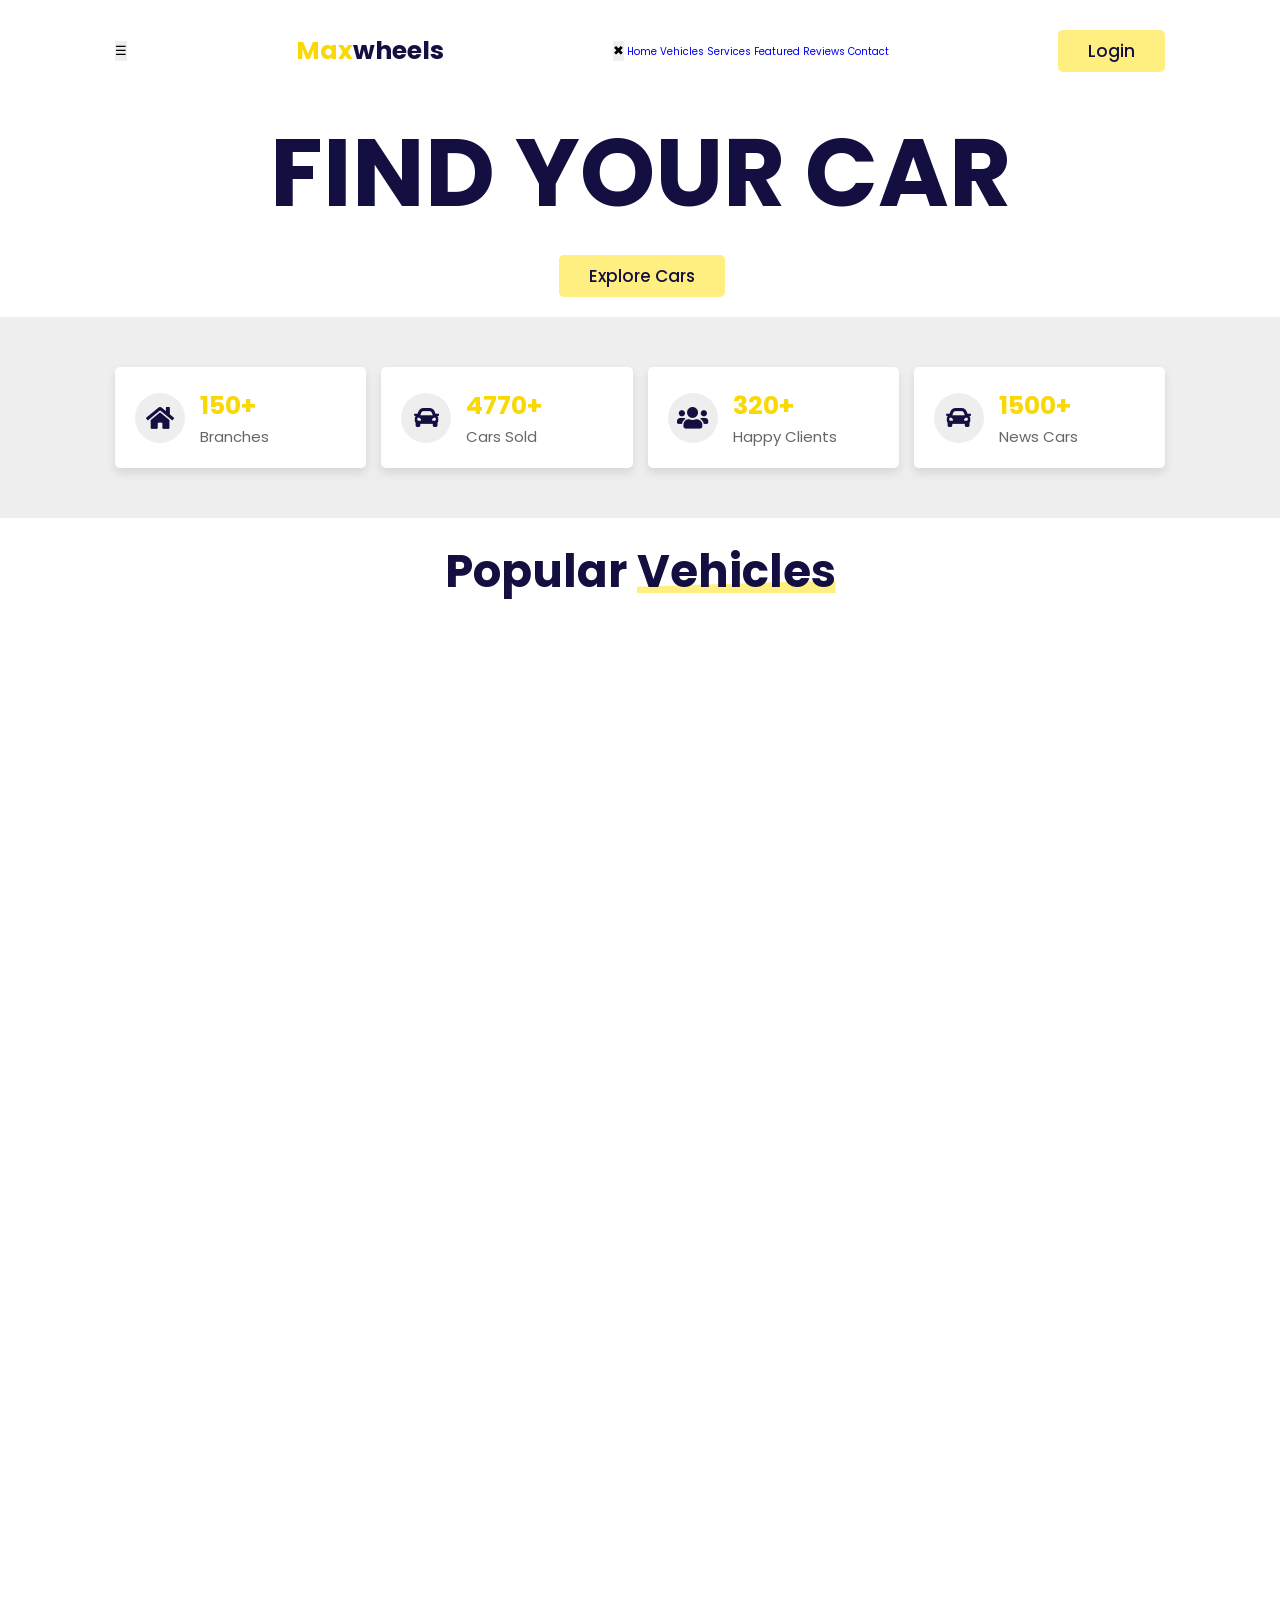
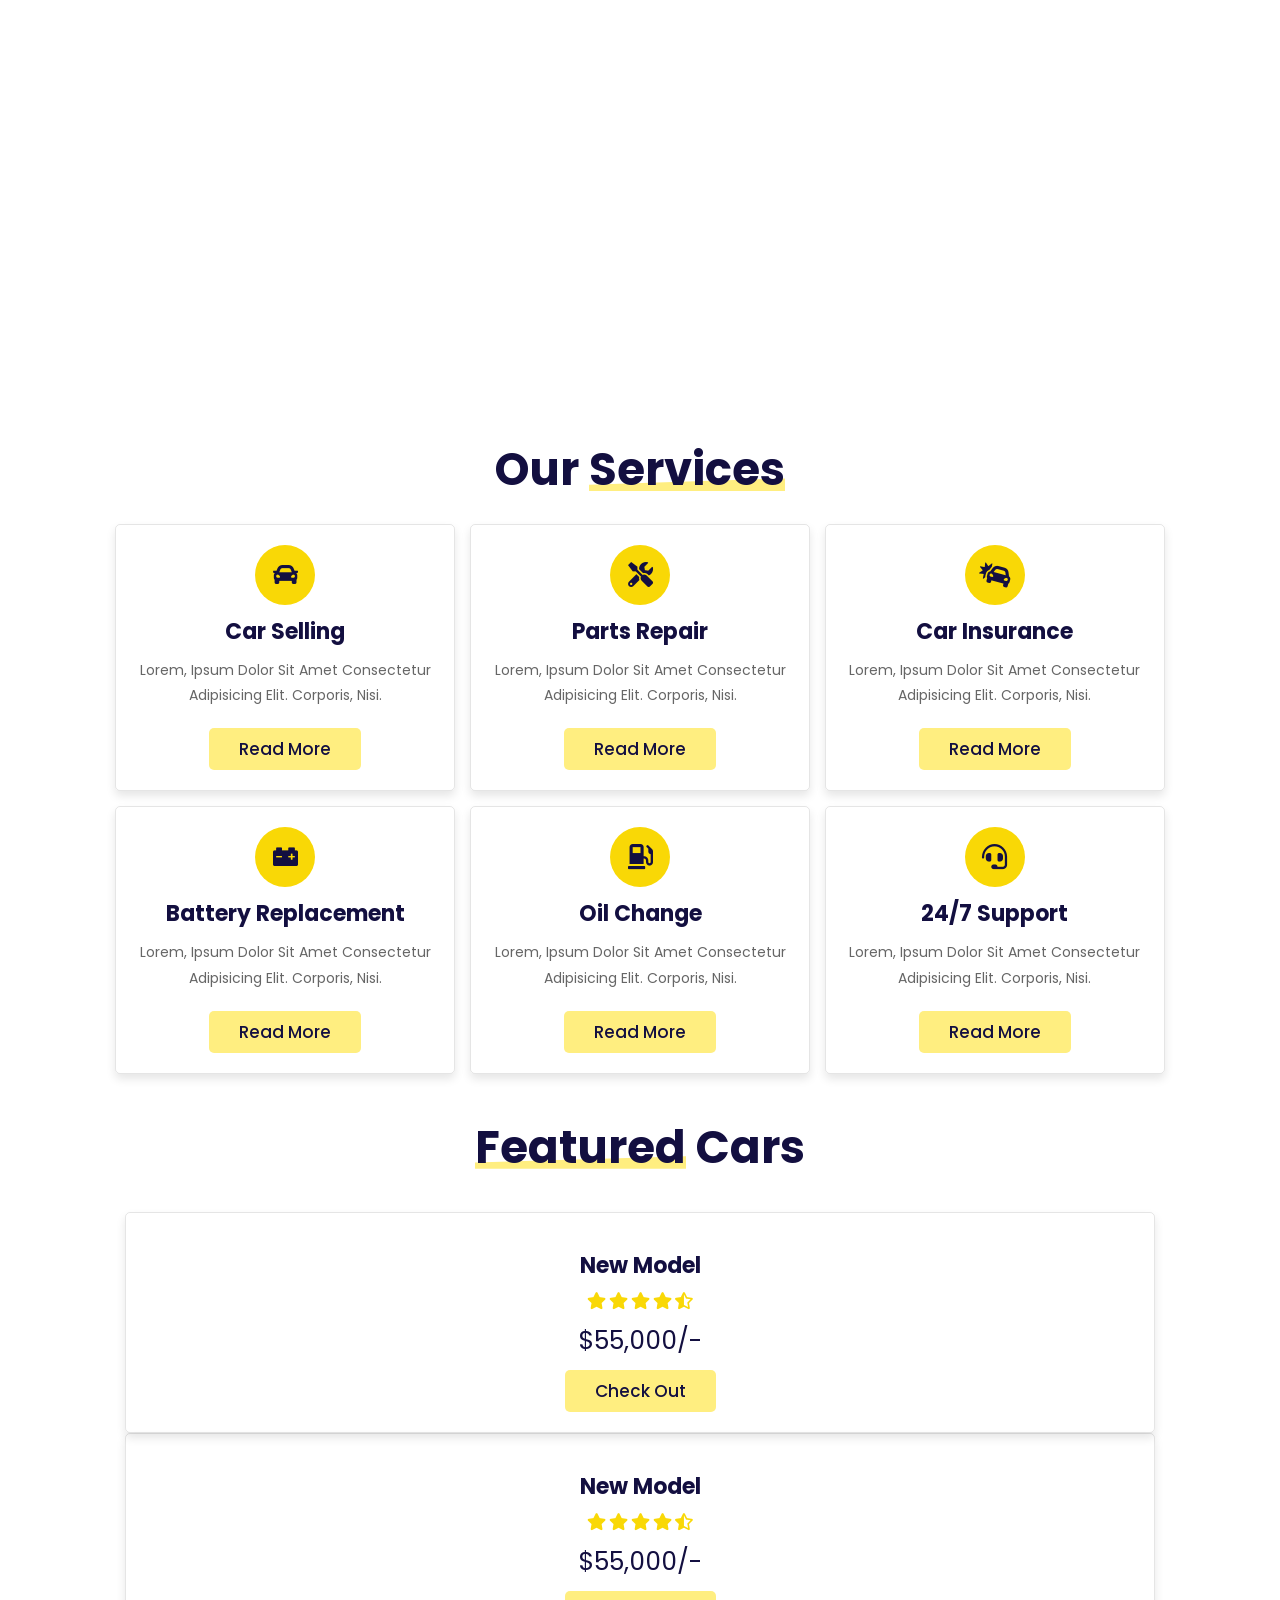
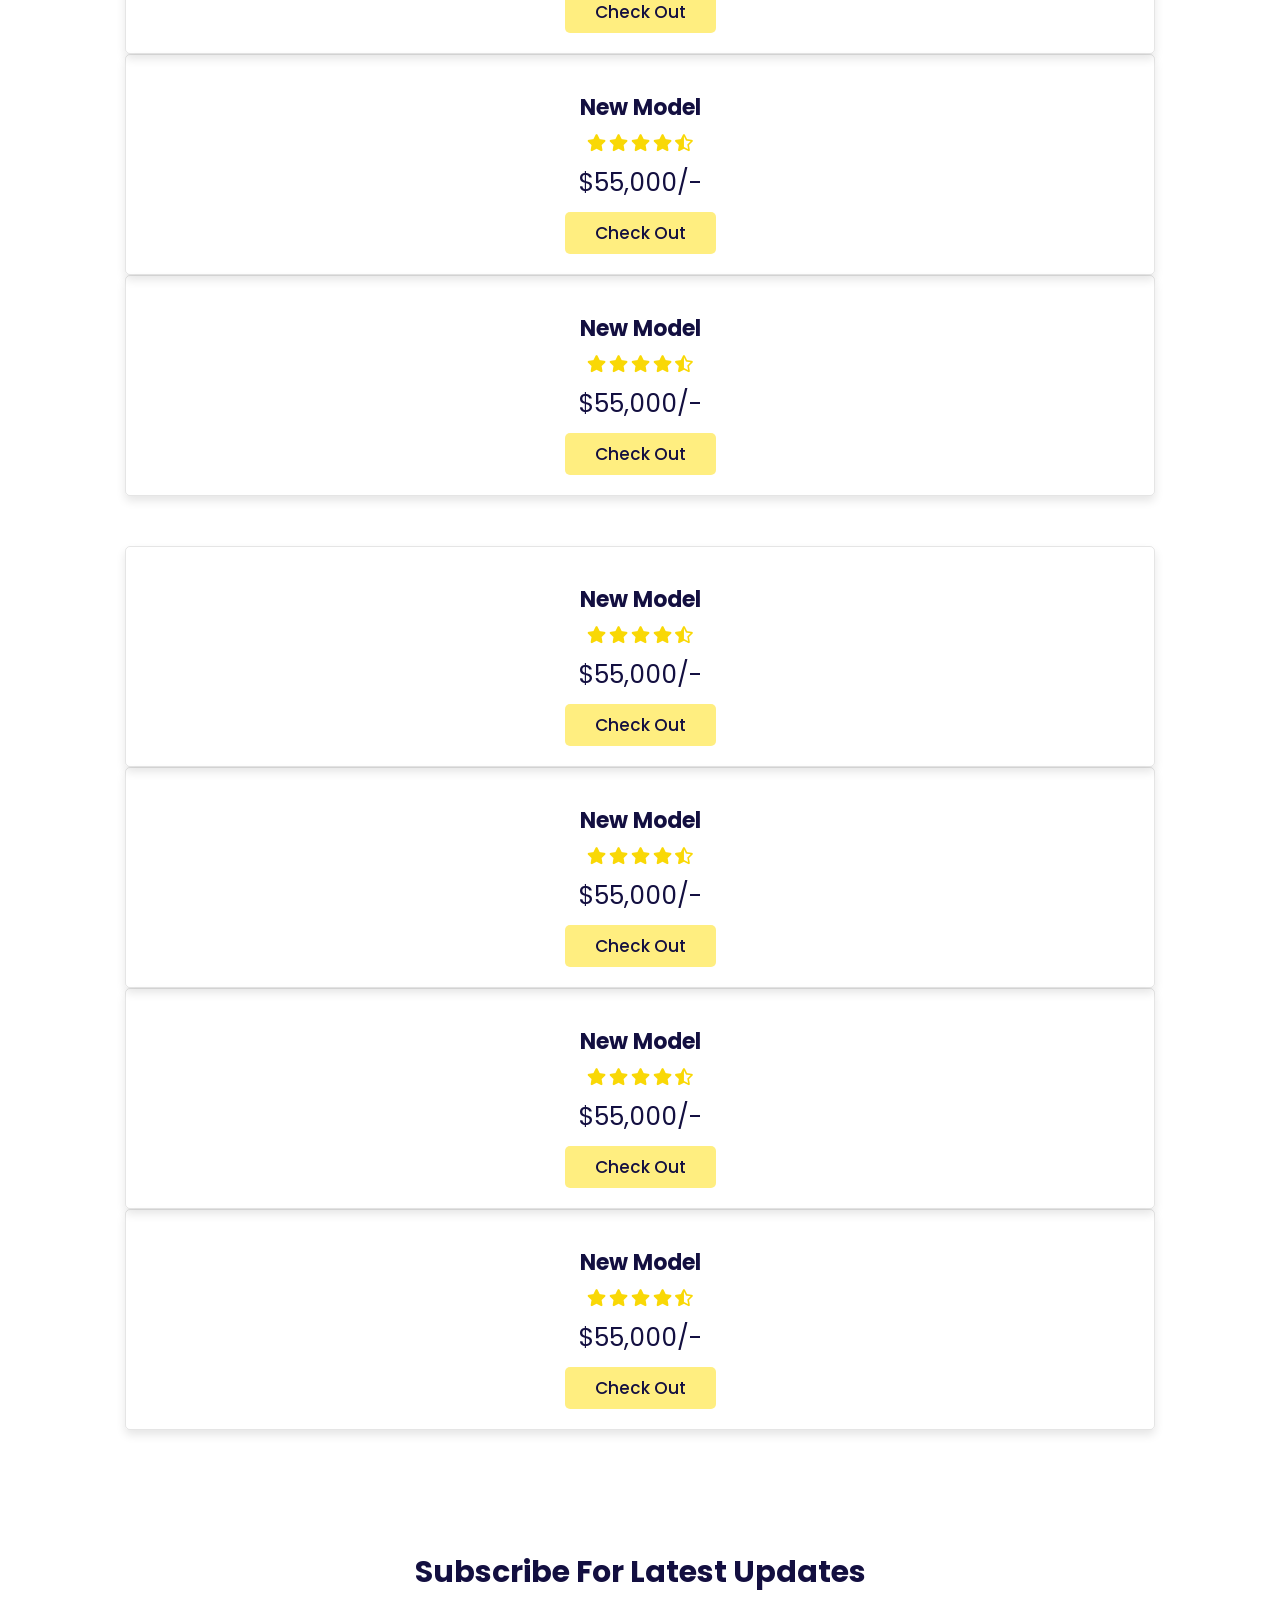
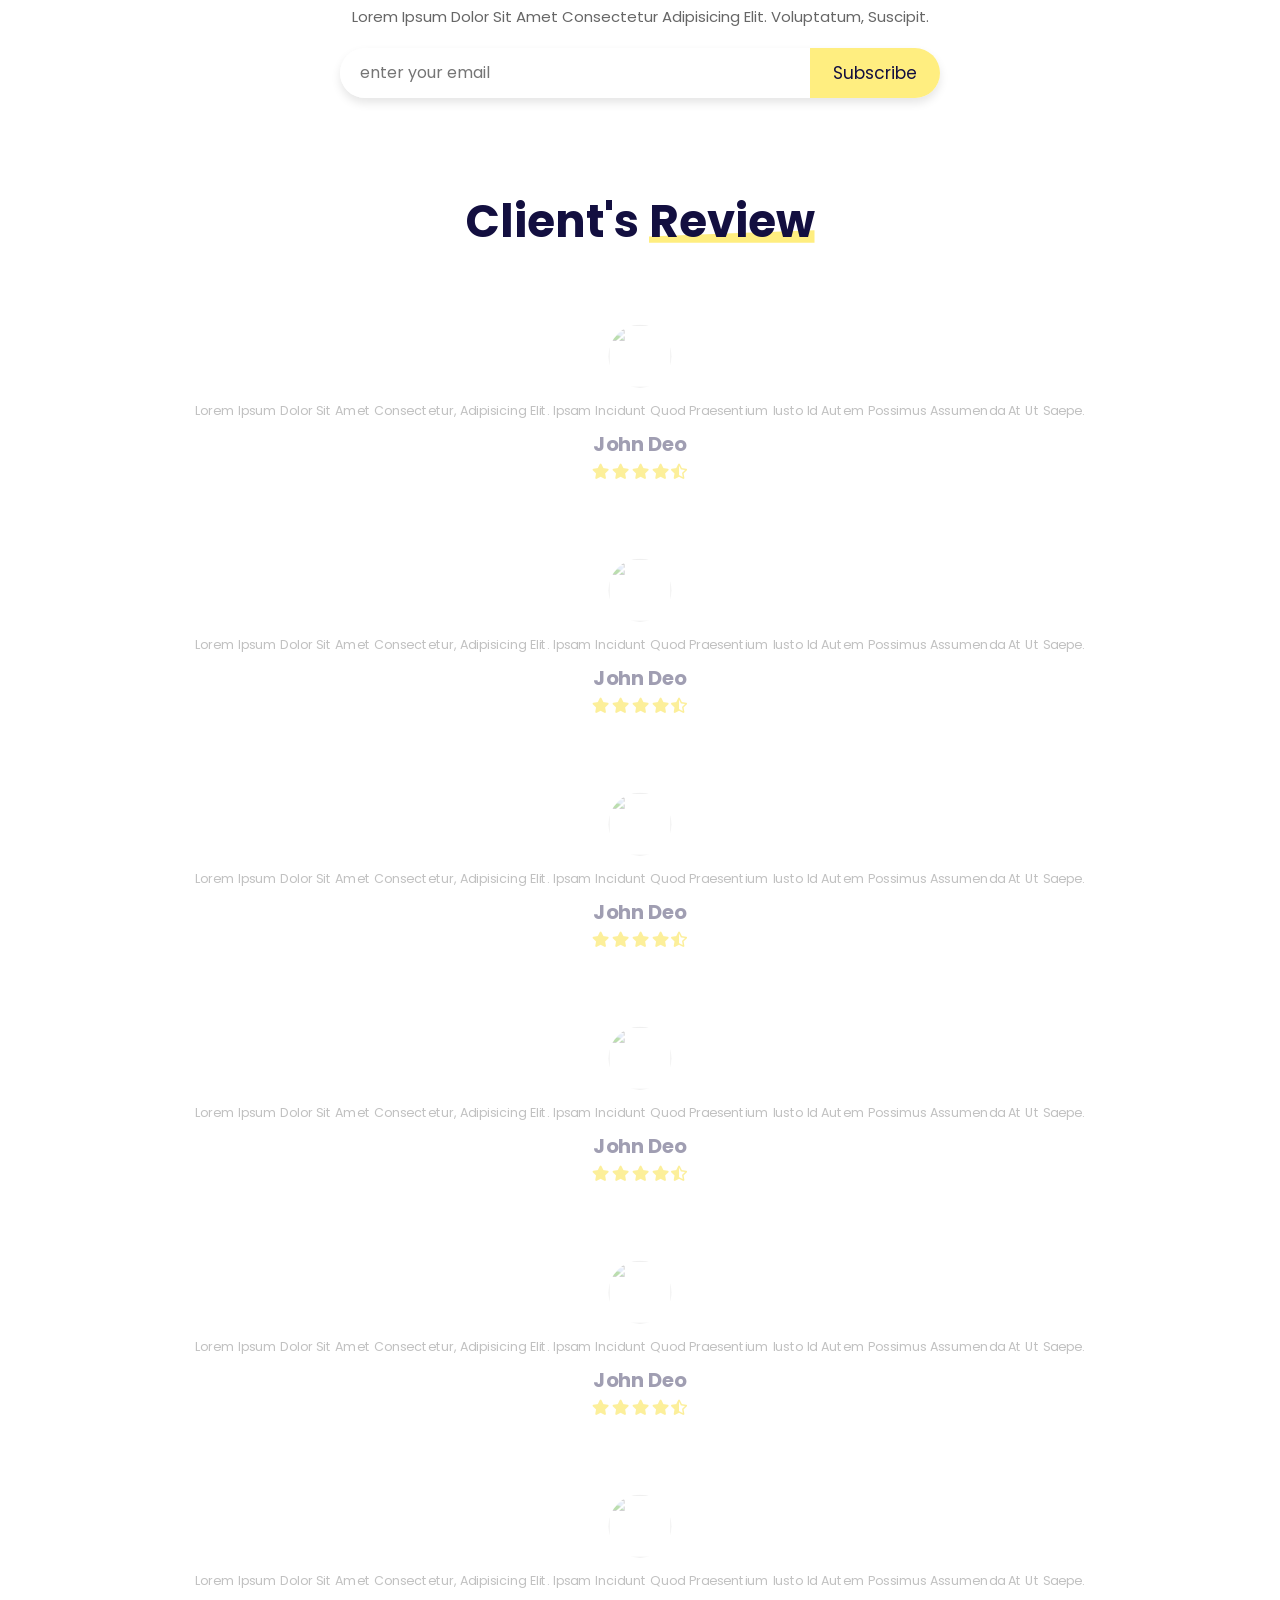
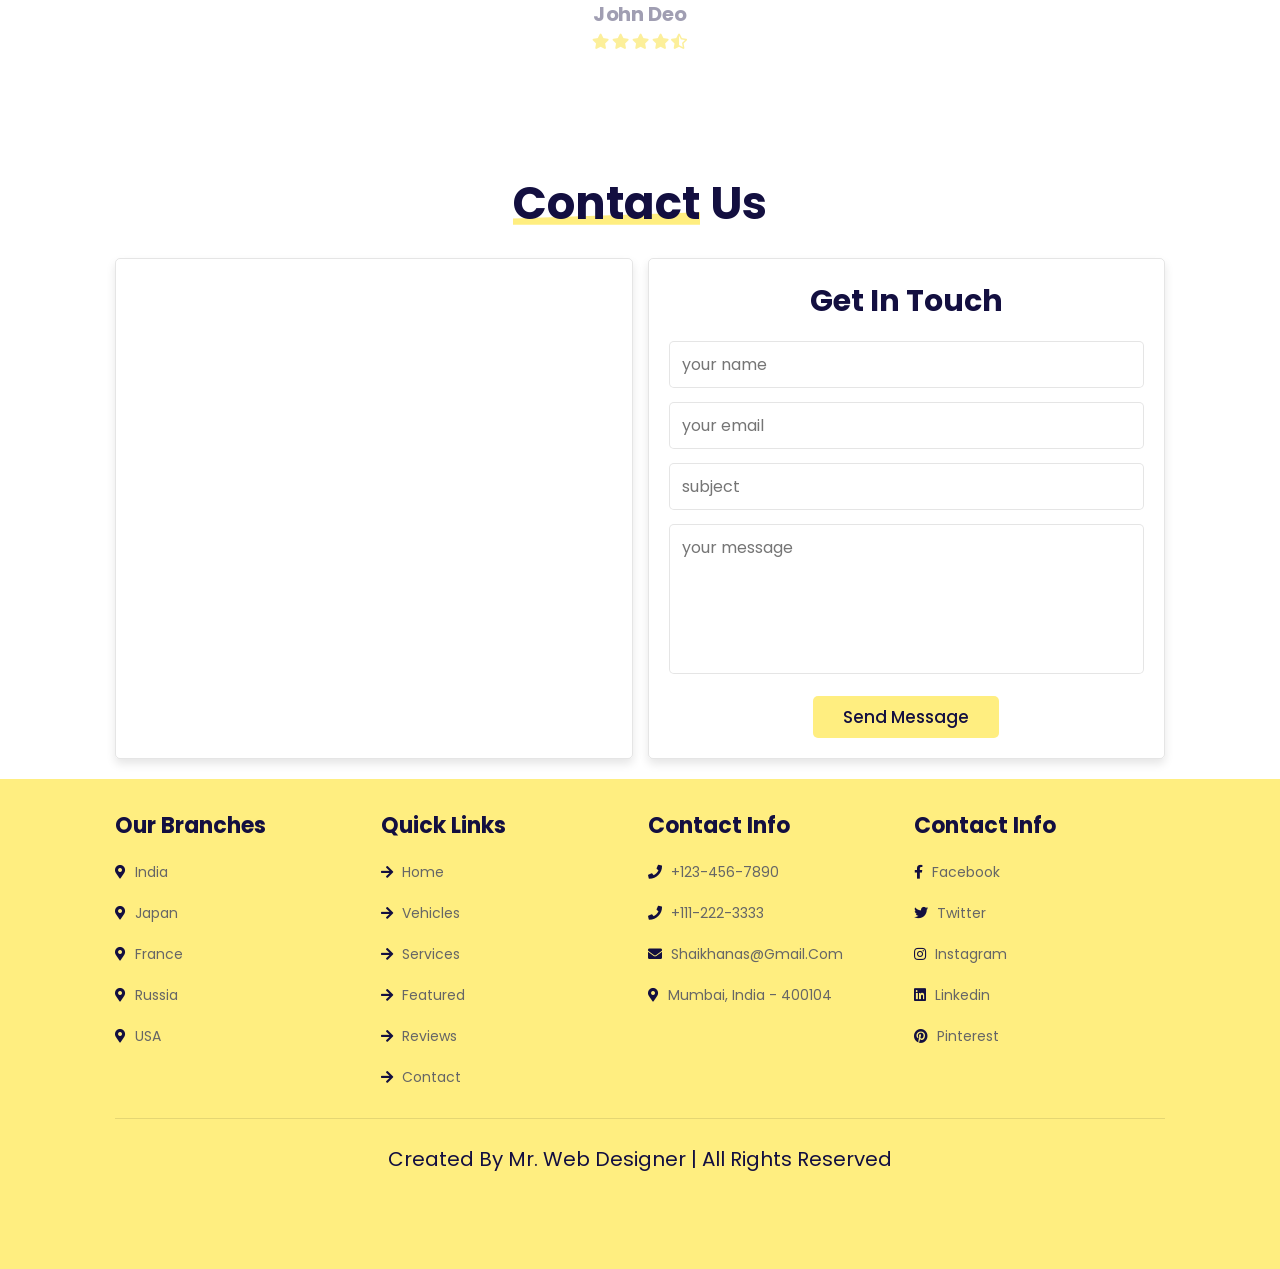
==== commit 70ed2e77: "Update index.html" ====
--- a/index.html
+++ b/index.html
@@ -17,26 +17,25 @@
 <body>
     
 <header class="header">
-
-    <div id="menu-btn" class="fas fa-bars"></div>
-
-    <a href="#" class="logo"> <span>max</span>wheels </a>
-
-    <nav class="navbar">
+      <button class="menu-btn" onclick="toggleMenu()">☰</button>
+
+      <a href="#" class="logo"> <span>max</span>wheels </a>
+
+      <div id="sidebar" class="sidebar">
+        <button class="close-btn" onclick="toggleMenu()">✖</button>
         <a href="#home">home</a>
         <a href="#vehicles">vehicles</a>
         <a href="#services">services</a>
         <a href="#featured">featured</a>
         <a href="#reviews">reviews</a>
         <a href="#contact">contact</a>
-    </nav>
-
-    <div id="login-btn">
+      </div>
+      <script src="script.js"></script>
+      <div id="login-btn">
         <button class="btn">login</button>
         <i class="far fa-user"></i>
-    </div>
-
-</header> 
+      </div>
+    </header>
     
 <div class="login-form-container">
 
@@ -623,3 +622,4 @@
 </body>
 
 </html>
+
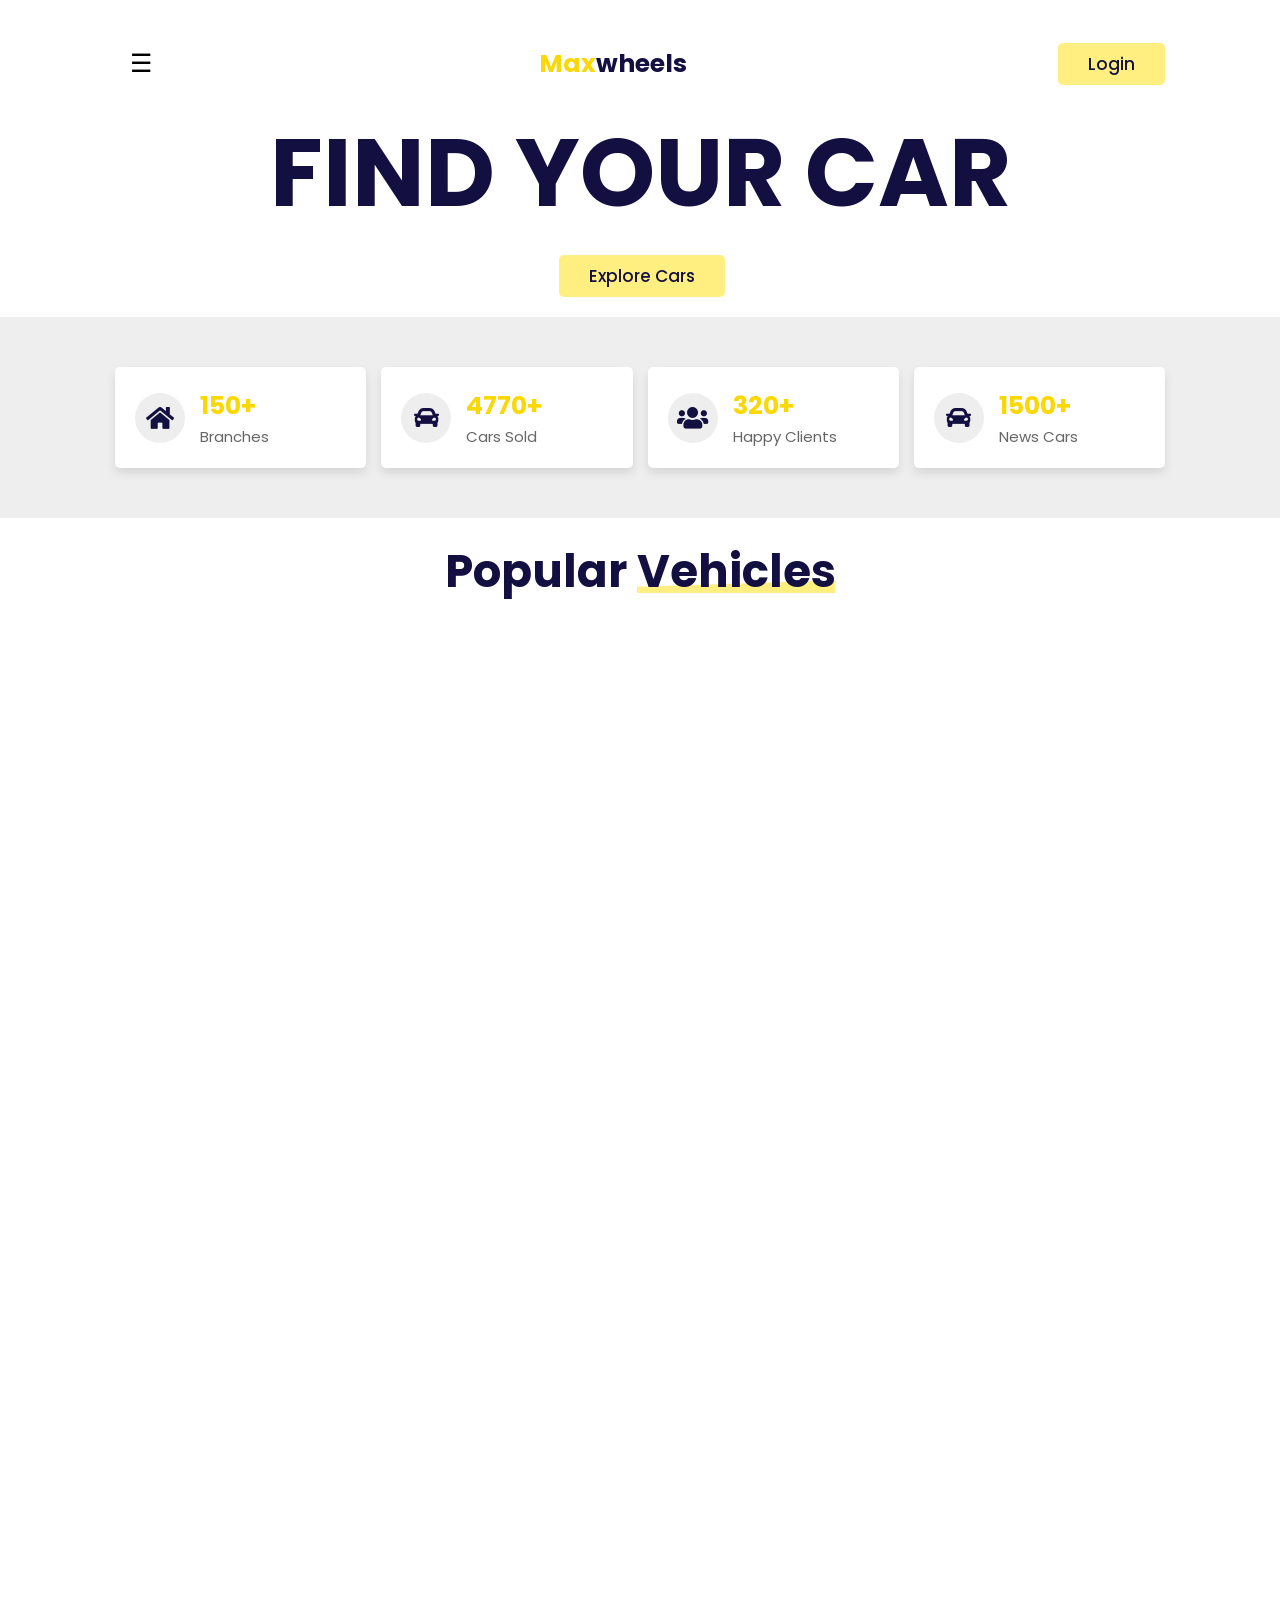
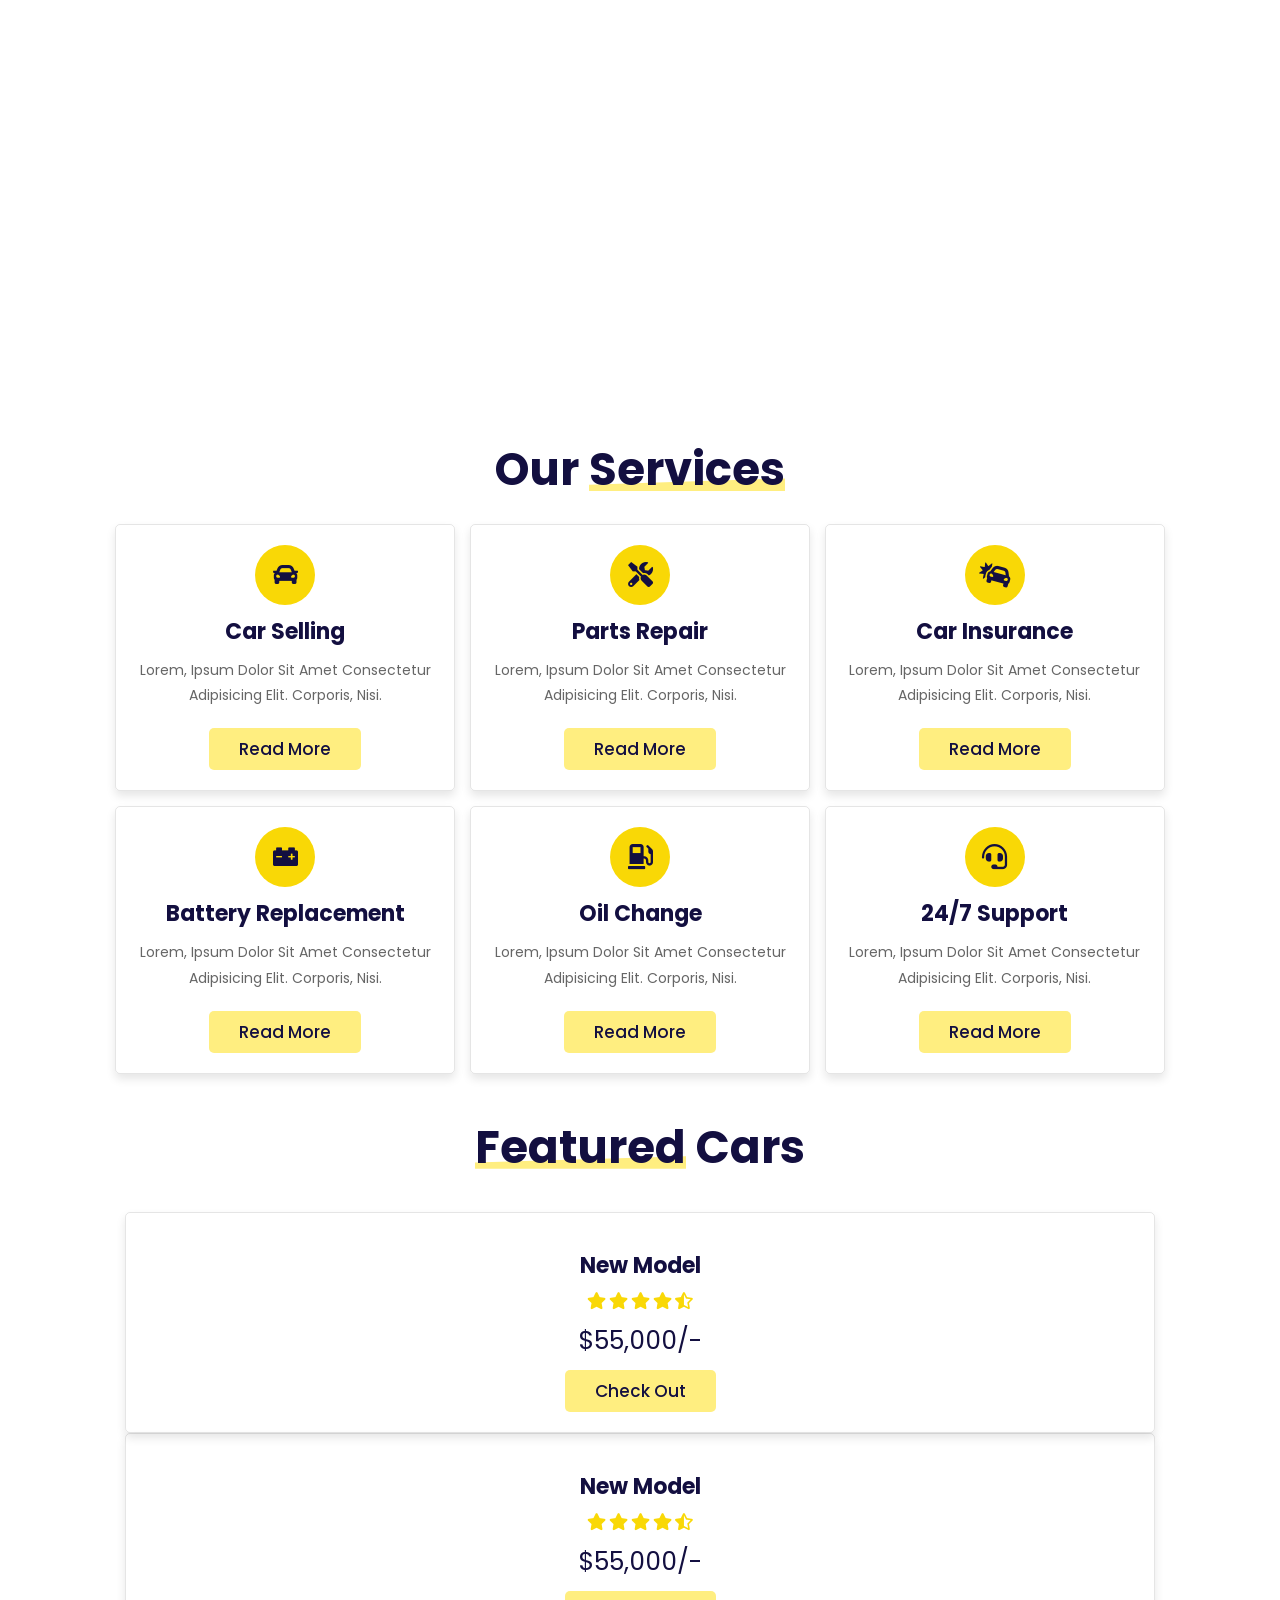
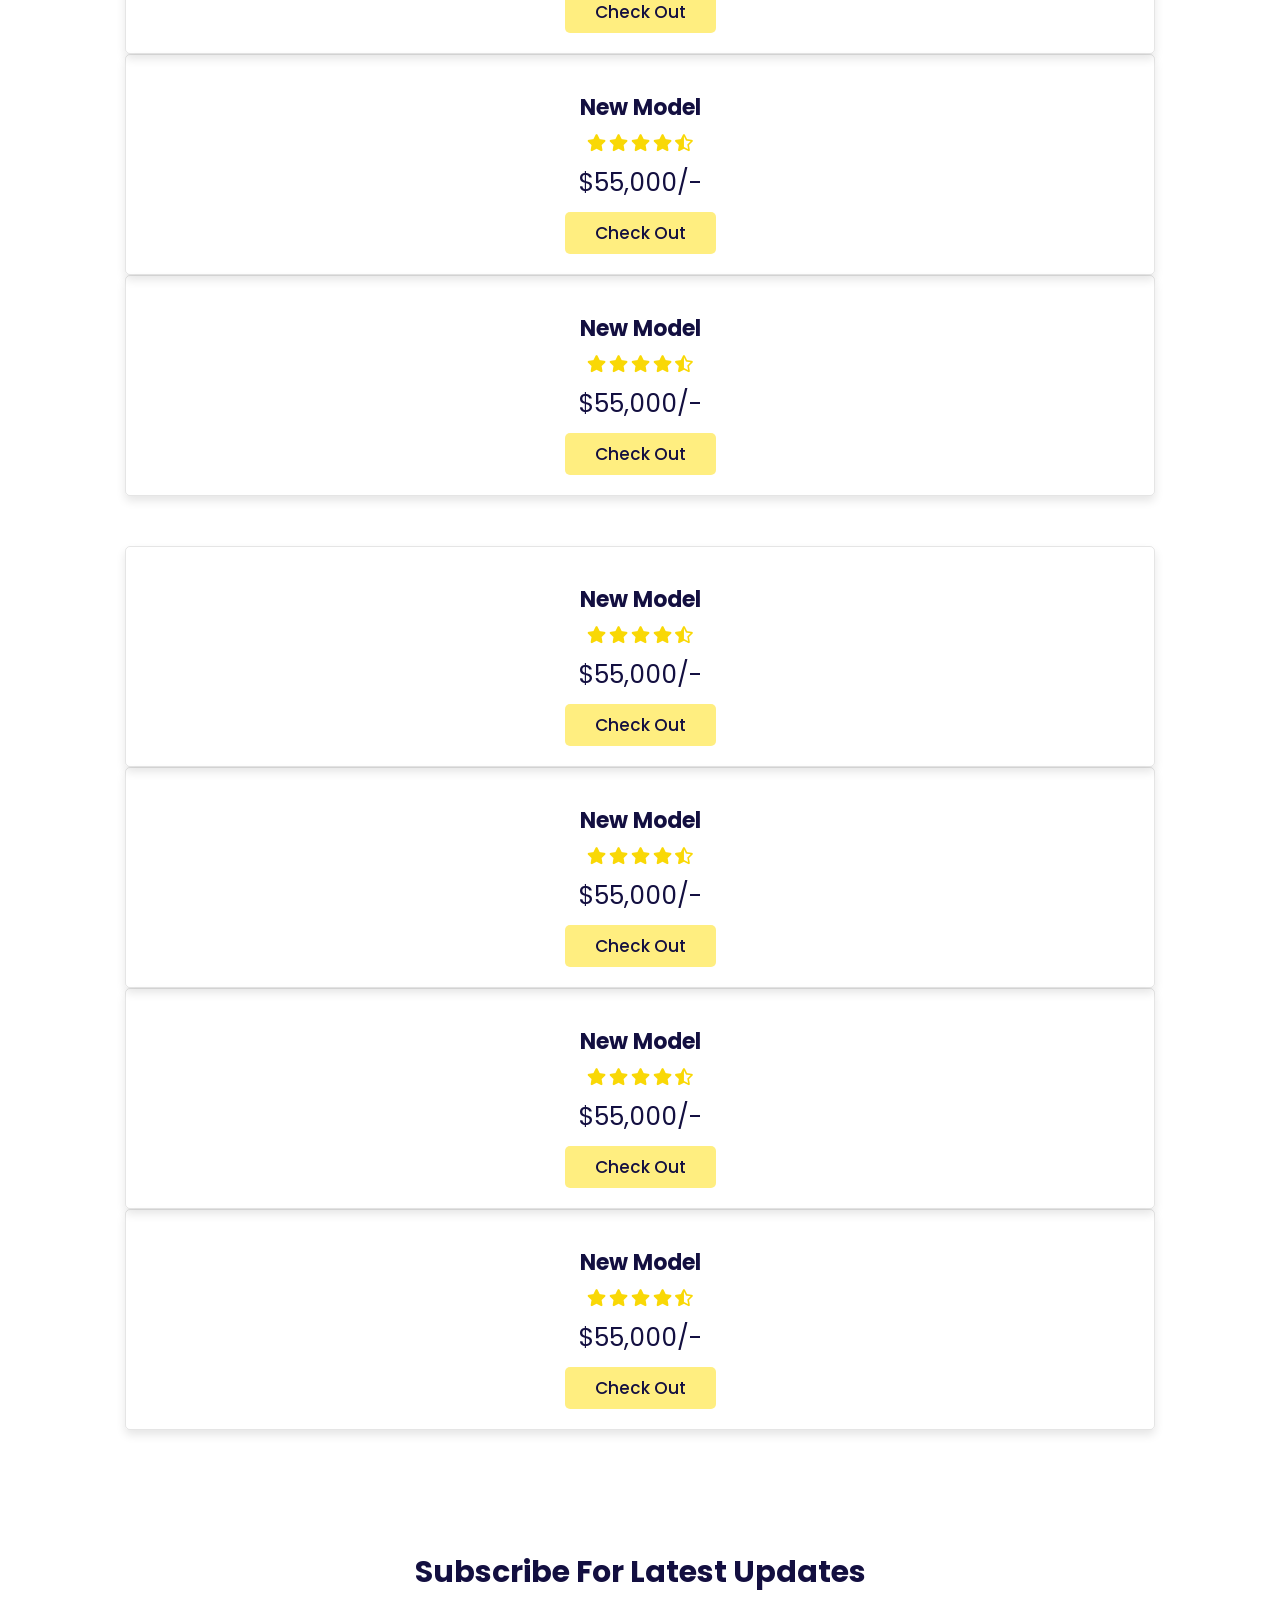
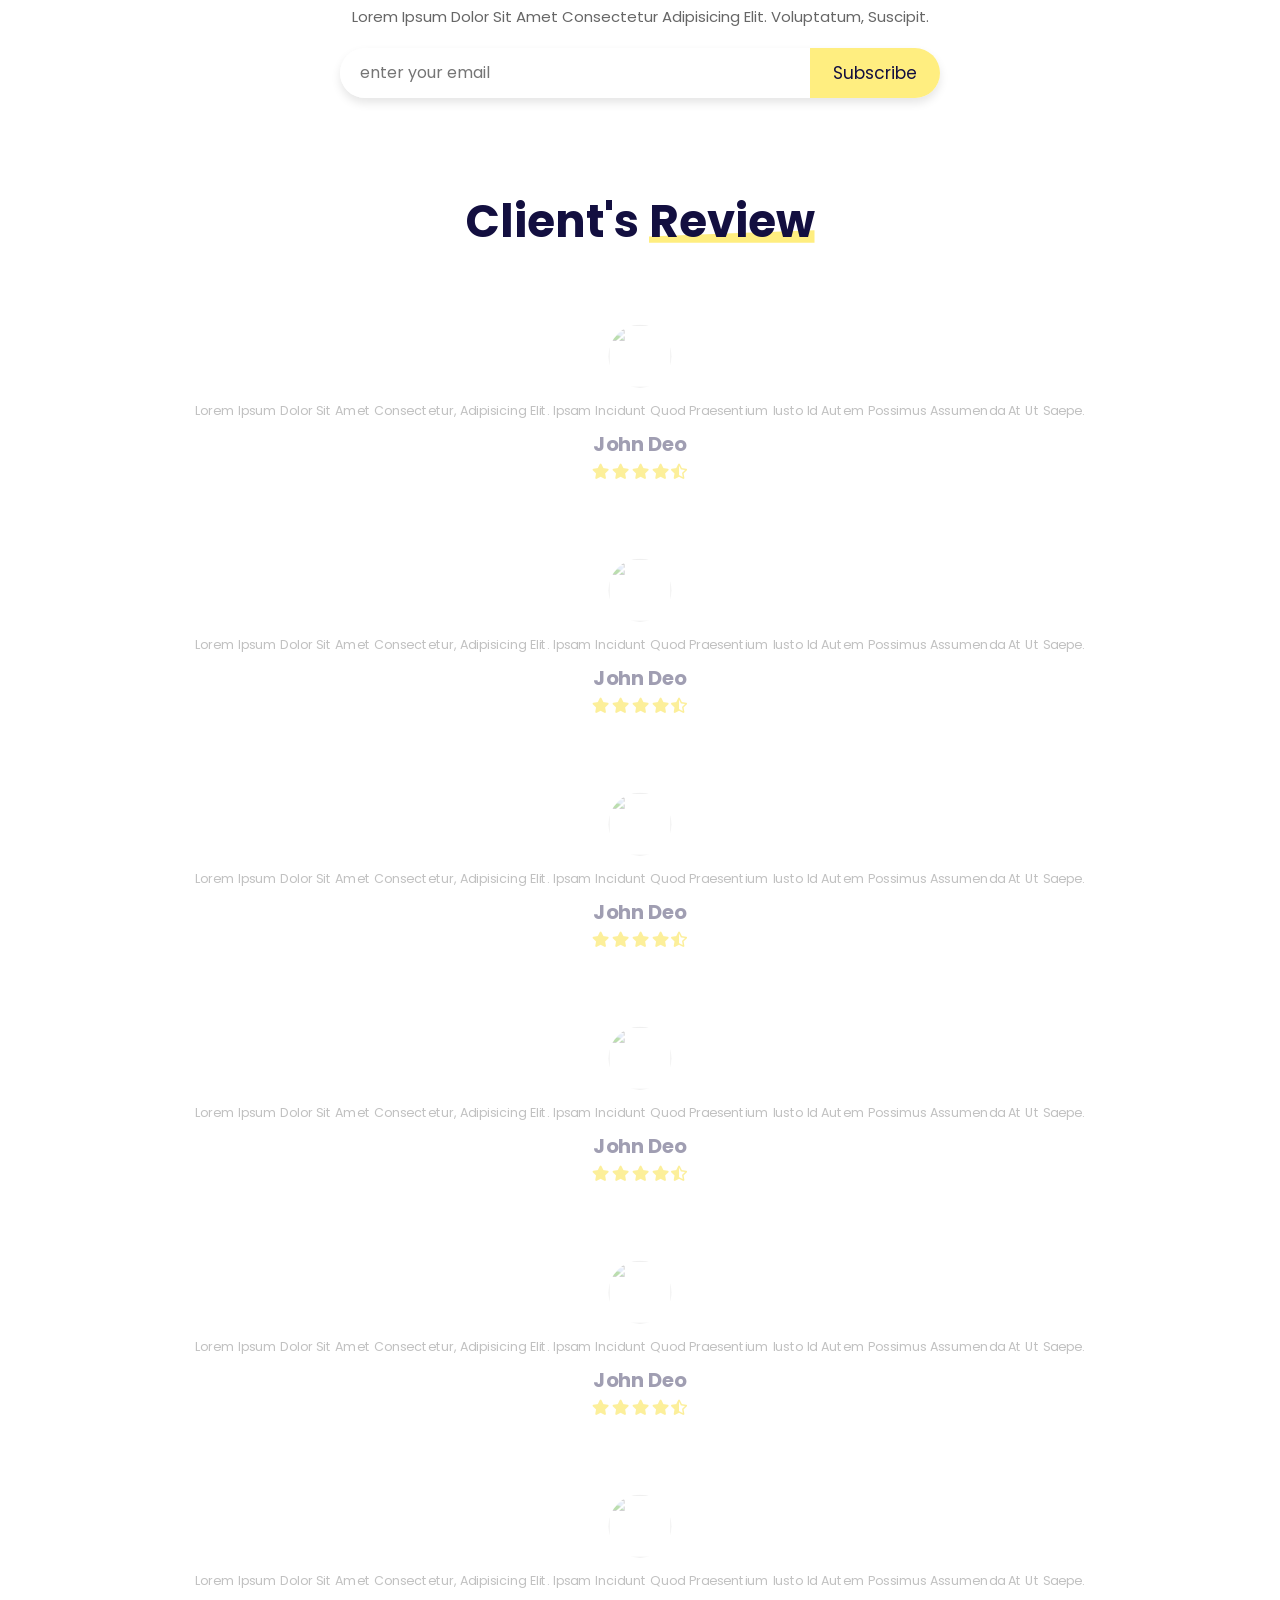
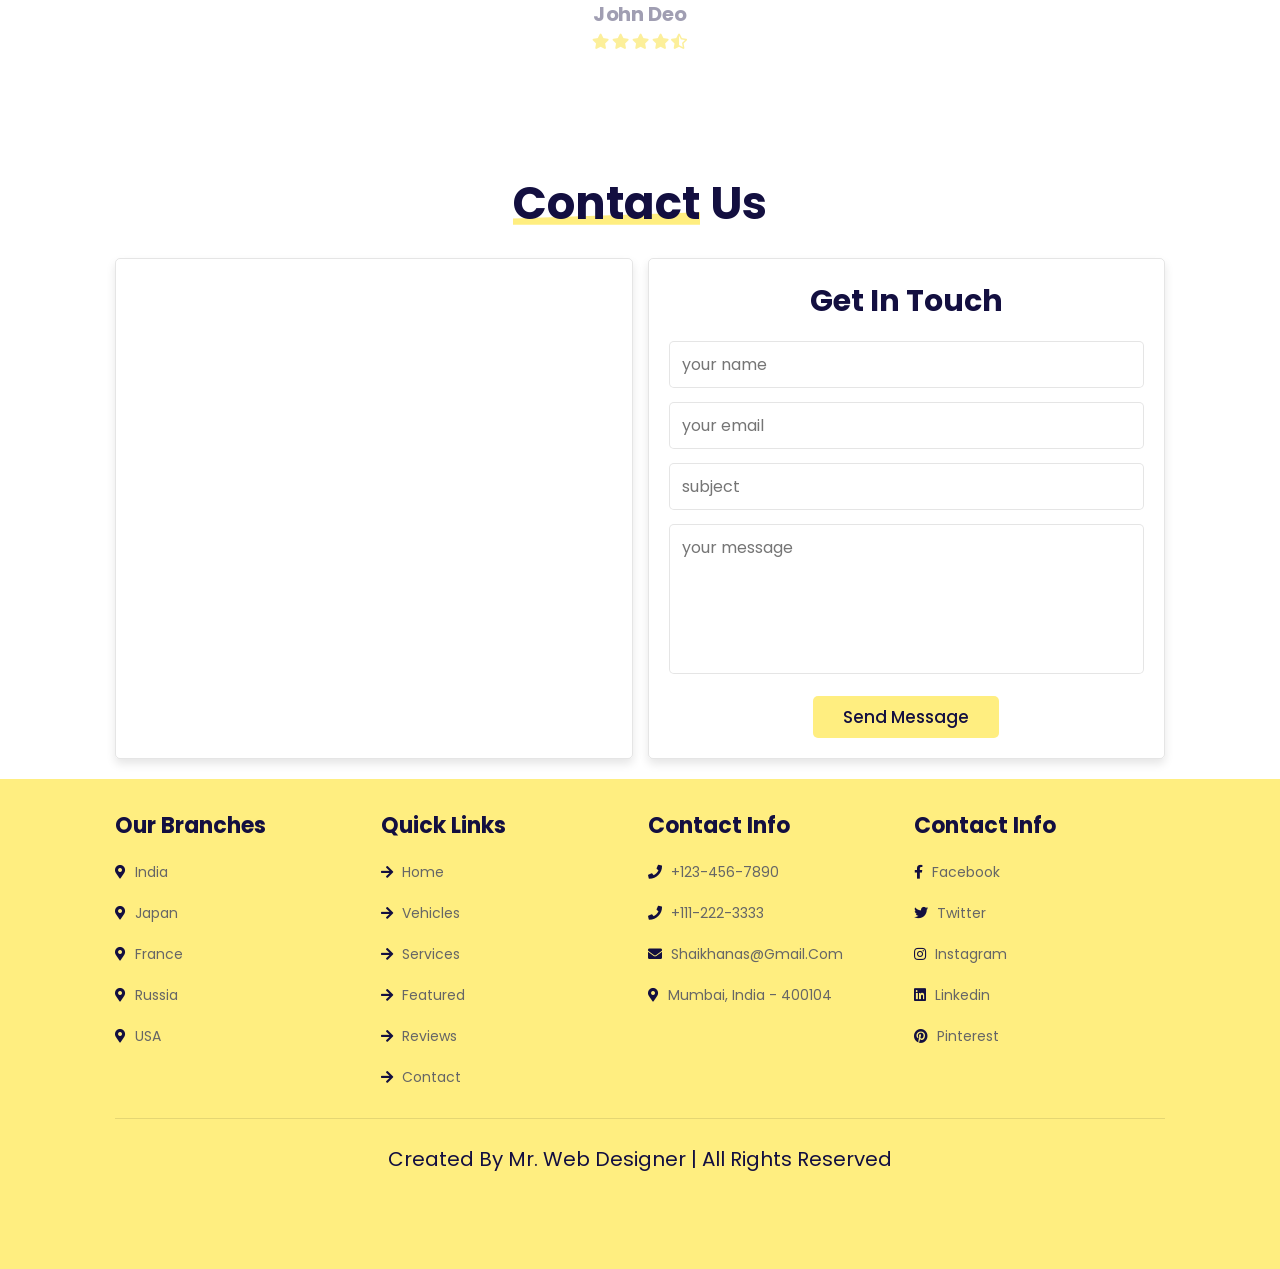
==== commit cf3d8671: "added imgs" ====
--- a/index.html
+++ b/index.html
@@ -61,7 +61,7 @@
 
     <h3 data-speed="-2" class="home-parallax">find your car</h3>
 
-    <img data-speed="5" class="home-parallax" src="image/home-img.png" alt="">
+    <img data-speed="5" class="home-parallax" src="image/home-1.png" alt="">
 
     <a data-speed="7" href="#" class="btn home-parallax">explore cars</a>
 
--- a/style.css
+++ b/style.css
@@ -1,696 +1,717 @@
-@import url('https://fonts.googleapis.com/css2?family=Poppins:wght@100;300;400;500;600&display=swap');
-
-:root{
-    --yellow:#f9d806;
-    --light-yellow:#ffee80;
-    --black:#130f40;
-    --light-color:#666;
-    --box-shadow:0 .5rem 1rem rgba(0,0,0,.1);
-    --border:.1rem solid rgba(0,0,0,.1);
-}
-
-*{
-    font-family: 'Poppins', sans-serif;
-    margin:0; padding:0;
-    box-sizing: border-box;
-    outline: none; border:none;
-    text-decoration: none;
-    text-transform: capitalize;
-    transition: .2s linear;
-}
-
-html{
-    font-size: 62.5%;
-    overflow-x: hidden;
-    scroll-padding-top: 7rem;
-    scroll-behavior: smooth;
-}
-
-section{
-    padding:2rem 9%;
-}
-
-.heading{
-    padding-bottom: 2rem;
-    text-align: center;
-    font-size: 4.5rem;
-    color:var(--black);
-}
-
-.heading span{
-    position: relative;
-    z-index: 0;
-}
-
-.heading span::before{
-    content: '';
+@import url("https://fonts.googleapis.com/css2?family=Poppins:wght@100;300;400;500;600&display=swap");
+
+:root {
+  --yellow: #f9d806;
+  --light-yellow: #ffee80;
+  --black: #130f40;
+  --light-color: #666;
+  --box-shadow: 0 0.5rem 1rem rgba(0, 0, 0, 0.1);
+  --border: 0.1rem solid rgba(0, 0, 0, 0.1);
+}
+
+* {
+  font-family: "Poppins", sans-serif;
+  margin: 0;
+  padding: 0;
+  box-sizing: border-box;
+  outline: none;
+  border: none;
+  text-decoration: none;
+  text-transform: capitalize;
+  transition: 0.2s linear;
+}
+
+html {
+  font-size: 62.5%;
+  overflow-x: hidden;
+  scroll-padding-top: 7rem;
+  scroll-behavior: smooth;
+}
+
+section {
+  padding: 2rem 9%;
+}
+
+.heading {
+  padding-bottom: 2rem;
+  text-align: center;
+  font-size: 4.5rem;
+  color: var(--black);
+}
+
+.heading span {
+  position: relative;
+  z-index: 0;
+}
+
+.heading span::before {
+  content: "";
+  position: absolute;
+  bottom: 1rem;
+  left: 0;
+  height: 100%;
+  width: 100%;
+  background: var(--light-yellow);
+  z-index: -1;
+  clip-path: polygon(0 90%, 100% 80%, 100% 100%, 0% 100%);
+}
+
+.btn {
+  display: inline-block;
+  margin-top: 1rem;
+  padding: 0.8rem 3rem;
+  background: var(--light-yellow);
+  color: var(--black);
+  cursor: pointer;
+  font-size: 1.7rem;
+  border-radius: 0.5rem;
+  font-weight: 500;
+  text-align: center;
+}
+
+.btn:hover {
+  background: var(--yellow);
+}
+
+.header {
+  display: flex;
+  align-items: center;
+  justify-content: space-between;
+  position: fixed;
+  top: 0;
+  left: 0;
+  right: 0;
+  padding: 3rem 9%;
+  z-index: 1000;
+  background: #fff;
+}
+
+.header .logo {
+  font-size: 2.5rem;
+  color: var(--black);
+  font-weight: bold;
+}
+
+.header .logo span {
+  color: var(--yellow);
+}
+
+.header .navbar a {
+  margin: 0 1rem;
+  font-size: 1.7rem;
+  color: var(--black);
+}
+
+.header .navbar a:hover {
+  color: var(--yellow);
+}
+
+#login-btn .btn {
+  margin-top: 0;
+}
+
+#login-btn i {
+  display: none;
+  font-size: 2.5rem;
+  color: var(--light-color);
+}
+.menu-btn {
+  font-size: 25px;
+  background: none;
+  border: none;
+  cursor: pointer;
+  padding: 15px;
+}
+
+/* Sidebar Menu */
+.sidebar {
+  position: fixed;
+  left: -250px; /* hidden by default */
+  top: 0;
+  width: 250px;
+  height: 100%;
+  background: #333;
+  padding-top: 60px;
+  transition: 0.3s;
+}
+/* Close Button inside sidebar */
+.close-btn {
+  position: absolute;
+  top: 10px;
+  right: 15px;
+  font-size: 25px;
+  background: none;
+  border: none;
+  color: white;
+  cursor: pointer;
+}
+/* Menu Links */
+.sidebar a {
+  display: block;
+  color: white;
+  padding: 15px 25px;
+  text-decoration: none;
+}
+
+.sidebar a:hover {
+  background: #575757;
+}
+
+/* Active State */
+.sidebar.active {
+  left: 0;
+}
+
+.login-form-container {
+  position: fixed;
+  top: -105%;
+  left: 0;
+  height: 100%;
+  width: 100%;
+  display: flex;
+  align-items: center;
+  justify-content: center;
+  background: rgba(255, 255, 255, 0.9);
+  z-index: 10000;
+}
+
+.login-form-container.active {
+  top: 0;
+}
+
+.login-form-container form {
+  margin: 2rem;
+  text-align: center;
+  padding: 2rem;
+  width: 40rem;
+  border-radius: 0.5rem;
+  box-shadow: var(--box-shadow);
+  border: var(--border);
+  background: #fff;
+}
+
+.login-form-container form .buttons {
+  display: flex;
+  gap: 1rem;
+  align-items: center;
+}
+
+.login-form-container form .btn {
+  display: block;
+  width: 100%;
+  margin: 0.5rem 0;
+}
+
+.login-form-container form .box {
+  margin: 0.7rem 0;
+  width: 100%;
+  font-size: 1.6rem;
+  color: var(--black);
+  text-transform: none;
+  border: var(--border);
+  padding: 1rem 1.2rem;
+  border-radius: 0.5rem;
+}
+
+.login-form-container form p {
+  padding: 1rem 0;
+  font-size: 1.5rem;
+  color: var(--light-color);
+}
+
+.login-form-container form p a {
+  color: var(--yellow);
+  text-decoration: underline;
+}
+
+.login-form-container form h3 {
+  padding-bottom: 1rem;
+  font-size: 2.5rem;
+  color: var(--black);
+  text-transform: uppercase;
+}
+
+.login-form-container #close-login-form {
+  position: absolute;
+  top: 1.5rem;
+  right: 2.5rem;
+  font-size: 5rem;
+  color: var(--black);
+  cursor: pointer;
+}
+
+.home {
+  padding-top: 10rem;
+  text-align: center;
+  overflow-x: hidden;
+}
+
+.home h3 {
+  color: var(--black);
+  font-size: 7.5vw;
+  text-transform: uppercase;
+}
+
+.home img {
+  width: 100%;
+  margin: 1rem 0;
+}
+
+.icons-container {
+  display: grid;
+  grid-template-columns: repeat(auto-fit, minmax(25rem, 1fr));
+  gap: 1.5rem;
+  padding-top: 5rem;
+  padding-bottom: 5rem;
+  background: #eee;
+}
+
+.icons-container .icons {
+  background: #fff;
+  display: flex;
+  align-items: center;
+  box-shadow: var(--box-shadow);
+  border-radius: 0.5rem;
+  padding: 2rem;
+  gap: 1.5rem;
+}
+
+.icons-container .icons i {
+  height: 5rem;
+  width: 5rem;
+  line-height: 5rem;
+  font-size: 2.5rem;
+  color: var(--black);
+  background: #eee;
+  text-align: center;
+  border-radius: 50%;
+}
+
+.icons-container .icons .content h3 {
+  font-size: 2.5rem;
+  color: var(--yellow);
+}
+
+.icons-container .icons .content p {
+  font-size: 1.5rem;
+  color: var(--light-color);
+}
+
+.icons-container .icons:hover {
+  background: var(--black);
+}
+
+.icons-container .icons:hover i {
+  background: var(--yellow);
+}
+
+.icons-container .icons:hover .content h3 {
+  color: #fff;
+}
+
+.icons-container .icons:hover .content p {
+  color: #eee;
+}
+
+.vehicles .vehicles-slider {
+  padding-bottom: 5rem;
+}
+
+.vehicles .vehicles-slider .box {
+  text-align: center;
+}
+
+.vehicles .vehicles-slider .box img {
+  width: 100%;
+  transform: scale(0.8);
+  opacity: 0.5;
+}
+
+.vehicles .vehicles-slider .box .content {
+  padding-top: 1rem;
+  transform: scale(0);
+}
+
+.vehicles .vehicles-slider .swiper-slide-active .content {
+  transform: scale(1);
+}
+
+.vehicles .vehicles-slider .swiper-slide-active img {
+  transform: scale(1);
+  opacity: 1;
+}
+
+.vehicles .vehicles-slider .box .content h3 {
+  font-size: 2.5rem;
+  color: var(--black);
+}
+
+.vehicles .vehicles-slider .box .content .price {
+  font-size: 2.2rem;
+  color: var(--yellow);
+  padding: 1rem 0;
+  font-weight: bolder;
+}
+
+.vehicles .vehicles-slider .box .content .price span {
+  color: var(--light-color);
+  font-size: 1.5rem;
+  font-weight: normal;
+}
+
+.vehicles .vehicles-slider .box .content p {
+  font-size: 1.6rem;
+  color: var(--light-color);
+  padding: 1rem 0;
+  padding-top: 1.5rem;
+  border-top: var(--border);
+}
+
+.vehicles .vehicles-slider .box .content span {
+  font-size: 1rem;
+  color: var(--yellow);
+  padding: 0 0.5rem;
+}
+
+.swiper-pagination-bullet-active {
+  background: var(--yellow);
+}
+
+.services .box-container {
+  display: grid;
+  grid-template-columns: repeat(auto-fit, minmax(30rem, 1fr));
+  gap: 1.5rem;
+}
+
+.services .box-container .box {
+  padding: 2rem;
+  border-radius: 0.5rem;
+  box-shadow: var(--box-shadow);
+  border: var(--border);
+  text-align: center;
+}
+
+.services .box-container .box i {
+  height: 6rem;
+  width: 6rem;
+  line-height: 6rem;
+  border-radius: 50%;
+  font-size: 2.5rem;
+  margin-bottom: 1rem;
+  background: var(--yellow);
+  color: var(--black);
+}
+
+.services .box-container .box h3 {
+  font-size: 2.2rem;
+  color: var(--black);
+}
+
+.services .box-container .box p {
+  line-height: 1.8;
+  padding: 1rem 0;
+  font-size: 1.4rem;
+  color: var(--light-color);
+}
+
+.services .box-container .box:hover {
+  background: var(--black);
+}
+
+.services .box-container .box:hover h3 {
+  color: #fff;
+}
+
+.services .box-container .box:hover p {
+  color: #eee;
+}
+
+.featured .featured-slider {
+  padding: 1rem;
+  padding-bottom: 4rem;
+}
+
+.featured .featured-slider .box {
+  padding: 2rem;
+  text-align: center;
+  box-shadow: var(--box-shadow);
+  border: var(--border);
+  border-radius: 0.5rem;
+}
+
+.featured .featured-slider .box img {
+  height: 15rem;
+}
+
+.featured .featured-slider .box:hover img {
+  transform: scale(0.9);
+}
+
+.featured .featured-slider .box .content h3 {
+  font-size: 2.2rem;
+  color: var(--black);
+}
+
+.featured .featured-slider .box .content .stars {
+  padding: 1rem 0;
+}
+
+.featured .featured-slider .box .content .stars i {
+  font-size: 1.7rem;
+  color: var(--yellow);
+}
+
+.featured .featured-slider .box .content .price {
+  font-size: 2.5rem;
+  color: var(--black);
+}
+
+.newsletter {
+  padding: 6rem 2rem;
+  background: url(../image/letter-bg.png) no-repeat;
+  background-size: cover;
+  background-position: center;
+  text-align: center;
+}
+
+.newsletter h3 {
+  font-size: 3rem;
+  color: var(--black);
+}
+
+.newsletter p {
+  font-size: 1.5rem;
+  color: var(--light-color);
+  padding: 1rem 0;
+}
+
+.newsletter form {
+  max-width: 60rem;
+  height: 5rem;
+  background: #fff;
+  border-radius: 5rem;
+  overflow: hidden;
+  display: flex;
+  margin: 1rem auto;
+  box-shadow: var(--box-shadow);
+}
+
+.newsletter form input[type="email"] {
+  height: 100%;
+  width: 100%;
+  padding: 0 2rem;
+  font-size: 1.6rem;
+  color: var(--black);
+  text-transform: none;
+}
+
+.newsletter form input[type="submit"] {
+  height: 100%;
+  width: 17rem;
+  font-size: 1.7rem;
+  color: var(--black);
+  background: var(--light-yellow);
+  cursor: pointer;
+}
+
+.newsletter form input[type="submit"]:hover {
+  background: var(--yellow);
+}
+
+.reviews .review-slider {
+  padding-bottom: 3rem;
+}
+
+.reviews .review-slider .box {
+  text-align: center;
+  padding: 2rem;
+  margin: 2rem 0;
+  opacity: 0.4;
+  transform: scale(0.9);
+}
+
+.reviews .review-slider .swiper-slide-active {
+  opacity: 1;
+  transform: scale(1);
+  box-shadow: var(--box-shadow);
+  border: var(--border);
+  border-radius: 0.5rem;
+}
+
+.reviews .review-slider .box img {
+  height: 7rem;
+  width: 7rem;
+  border-radius: 50%;
+  object-fit: cover;
+}
+
+.reviews .review-slider .box .content p {
+  color: var(--light-color);
+  font-size: 1.4rem;
+  padding: 1rem 0;
+}
+
+.reviews .review-slider .box .content h3 {
+  color: var(--black);
+  font-size: 2.2rem;
+  padding-bottom: 0.5rem;
+}
+
+.reviews .review-slider .box .content .stars i {
+  color: var(--yellow);
+  font-size: 1.7rem;
+}
+
+.contact .row {
+  display: flex;
+  flex-wrap: wrap;
+  gap: 1.5rem;
+}
+
+.contact .row .map {
+  flex: 1 1 42rem;
+  width: 100%;
+  padding: 2rem;
+  box-shadow: var(--box-shadow);
+  border: var(--border);
+  border-radius: 0.5rem;
+}
+
+.contact .row form {
+  padding: 2rem;
+  flex: 1 1 42rem;
+  box-shadow: var(--box-shadow);
+  border: var(--border);
+  text-align: center;
+  border-radius: 0.5rem;
+}
+
+.contact .row form h3 {
+  font-size: 3rem;
+  color: var(--black);
+  padding-bottom: 1rem;
+}
+
+.contact .row form .box {
+  width: 100%;
+  border-radius: 0.5rem;
+  padding: 1rem 1.2rem;
+  font-size: 1.6rem;
+  text-transform: none;
+  border: var(--border);
+  margin: 0.7rem 0;
+}
+
+.contact .row form textarea {
+  height: 15rem;
+  resize: none;
+}
+
+.footer {
+  background: var(--light-yellow);
+  padding-bottom: 8rem;
+}
+
+.footer .box-container {
+  display: grid;
+  grid-template-columns: repeat(auto-fit, minmax(25rem, 1fr));
+  gap: 1.5rem;
+}
+
+.footer .box-container .box h3 {
+  font-size: 2.2rem;
+  padding: 1rem 0;
+  color: var(--black);
+}
+
+.footer .box-container .box a {
+  display: block;
+  font-size: 1.4rem;
+  padding: 1rem 0;
+  color: var(--light-color);
+}
+
+.footer .box-container .box a i {
+  padding-right: 0.5rem;
+  color: var(--black);
+}
+
+.footer .box-container .box a:hover i {
+  padding-right: 2rem;
+}
+
+.footer .credit {
+  text-align: center;
+  padding: 1.5rem;
+  padding-top: 2.5rem;
+  margin-top: 2rem;
+  border-top: var(--border);
+  font-size: 2rem;
+  color: var(--black);
+}
+
+@media (max-width: 991px) {
+  html {
+    font-size: 55%;
+  }
+
+  .header {
+    padding: 2rem;
+  }
+
+  .header.active {
+    padding: 2rem;
+  }
+
+  section {
+    padding: 2rem;
+  }
+}
+
+@media (max-width: 768px) {
+  #menu-btn {
+    display: block;
+  }
+
+  #menu-btn.fa-times {
+    transform: rotate(180deg);
+  }
+
+  #login-btn .btn {
+    display: none;
+  }
+
+  #login-btn i {
+    display: block;
+  }
+
+  .header .navbar {
     position: absolute;
-    bottom:1rem; left:0;
-    height: 100%;
-    width: 100%;
-    background: var(--light-yellow);
-    z-index: -1;
-    clip-path: polygon(0 90%, 100% 80%, 100% 100%, 0% 100%);
-}
-
-.btn{
-    display: inline-block;
-    margin-top: 1rem;
-    padding:.8rem 3rem;
-    background:var(--light-yellow);
-    color:var(--black);
-    cursor: pointer;
-    font-size: 1.7rem;
-    border-radius: .5rem;
-    font-weight: 500;
-    text-align: center;
-}
-
-.btn:hover{
-    background:var(--yellow);
-}
-
-.header{
-    display: flex;
-    align-items: center;
-    justify-content: space-between;
-    position: fixed;
-    top:0; left:0; right:0;
-    padding:3rem 9%;
-    z-index: 1000;
+    top: 99%;
+    left: 0;
+    right: 0;
     background: #fff;
-}
-
-.header .logo{
-    font-size: 2.5rem;
-    color:var(--black);
-    font-weight: bold;
-}
-
-.header .logo span{
-    color:var(--yellow);
-}
-
-.header .navbar a{
-    margin:0 1rem;
-    font-size: 1.7rem;
-    color:var(--black);
-}
-
-.header .navbar a:hover{
-    color:var(--yellow);
-}
-
-#login-btn .btn{
-    margin-top: 0;
-}
-
-#login-btn i{
-    display: none;
-    font-size: 2.5rem;
-    color:var(--light-color);
-}
-
-.header.active{
-    padding:2rem 9%;
-    box-shadow: var(--box-shadow);
-}
-
-#menu-btn{
-    font-size: 2.5rem;
-    color:var(--light-color);
-    display: none;
-}
-
-.login-form-container{
-    position: fixed;
-    top:-105%; left:0;
-    height:100%;
-    width:100%;
-    display: flex;
-    align-items: center;
-    justify-content: center;
-    background:rgba(255,255,255,.9);
-    z-index: 10000;
-}
-
-.login-form-container.active{
-    top:0;
-}
-
-.login-form-container form{
-    margin:2rem;
-    text-align: center;
-    padding:2rem;
-    width:40rem;
-    border-radius: .5rem;
-    box-shadow: var(--box-shadow);
-    border:var(--border);
-    background: #fff;
-}
-
-.login-form-container form .buttons{
-    display: flex;
-    gap:1rem;
-    align-items: center;
-}
-
-.login-form-container form .btn{
+    border-top: var(--border);
+    clip-path: polygon(0 0, 100% 0, 100% 0, 0 0);
+  }
+
+  .header .navbar.active {
+    clip-path: polygon(0 0, 100% 0, 100% 100%, 0% 100%);
+  }
+
+  .header .navbar a {
+    margin: 2rem;
     display: block;
-    width:100%;
-    margin:.5rem 0;
-}
-
-.login-form-container form .box{
-    margin:.7rem 0;
-    width: 100%;
-    font-size: 1.6rem;
-    color:var(--black);
-    text-transform: none;
-    border:var(--border);
-    padding:1rem 1.2rem;
-    border-radius: .5rem;
-}
-
-.login-form-container form p{
-    padding:1rem 0;
-    font-size: 1.5rem;
-    color:var(--light-color);
-}
-
-.login-form-container form p a{
-    color:var(--yellow);
-    text-decoration: underline;
-}
-
-.login-form-container form h3{
-    padding-bottom:1rem;
-    font-size: 2.5rem;
-    color:var(--black);
-    text-transform: uppercase;
-}
-
-.login-form-container #close-login-form{
-    position: absolute;
-    top:1.5rem; right:2.5rem;
-    font-size: 5rem;
-    color:var(--black);
-    cursor: pointer;
-}
-
-.home{
-    padding-top: 10rem;
-    text-align: center;
-    overflow-x: hidden;
-}
-
-.home h3{
-    color:var(--black);
-    font-size: 7.5vw;
-    text-transform: uppercase;
-}
-
-.home img{
-    width:100%;
-    margin:1rem 0;
-}
-
-.icons-container{
-    display: grid;
-    grid-template-columns: repeat(auto-fit, minmax(25rem, 1fr));
-    gap:1.5rem;
-    padding-top: 5rem;
-    padding-bottom: 5rem;
-    background: #eee;
-}
-
-.icons-container .icons{
-    background:#fff;
-    display: flex;
-    align-items: center;
-    box-shadow: var(--box-shadow);
-    border-radius: .5rem;
-    padding:2rem;
-    gap:1.5rem;
-}
-
-.icons-container .icons i{
-    height:5rem;
-    width:5rem;
-    line-height:5rem;
-    font-size:2.5rem;
-    color:var(--black);
-    background:#eee;
-    text-align: center;
-    border-radius: 50%;
-}
-
-.icons-container .icons .content h3{
-    font-size: 2.5rem;
-    color:var(--yellow);
-}
-
-.icons-container .icons .content p{
-    font-size: 1.5rem;
-    color:var(--light-color);
-}
-
-.icons-container .icons:hover{
-    background:var(--black);
-}
-
-.icons-container .icons:hover i{
-    background:var(--yellow);
-}
-
-.icons-container .icons:hover .content h3{
-    color:#fff;
-}
-
-.icons-container .icons:hover .content p{
-    color:#eee;
-}
-
-.vehicles .vehicles-slider{
-    padding-bottom: 5rem;
-}
-
-.vehicles .vehicles-slider .box{
-    text-align: center;
-}
-
-.vehicles .vehicles-slider .box img{
-    width:100%;
-    transform: scale(.8);
-    opacity: .5;
-}
-
-.vehicles .vehicles-slider .box .content{
-    padding-top: 1rem;
-    transform: scale(0);
-}
-
-.vehicles .vehicles-slider .swiper-slide-active .content{
-    transform: scale(1);
-}
-
-.vehicles .vehicles-slider .swiper-slide-active img{
-    transform: scale(1);    
-    opacity: 1;
-}
-
-.vehicles .vehicles-slider .box .content h3{
-    font-size: 2.5rem;
-    color:var(--black);
-}
-
-.vehicles .vehicles-slider .box .content .price{
-    font-size: 2.2rem;
-    color:var(--yellow);
-    padding:1rem 0;
-    font-weight: bolder;
-}
-
-.vehicles .vehicles-slider .box .content .price span{
-    color:var(--light-color);
-    font-size: 1.5rem;
-    font-weight: normal;
-}
-
-.vehicles .vehicles-slider .box .content p{
-    font-size: 1.6rem;
-    color:var(--light-color);
-    padding: 1rem 0;
-    padding-top: 1.5rem;
-    border-top: var(--border);
-}
-
-.vehicles .vehicles-slider .box .content span{
-    font-size: 1rem;
-    color:var(--yellow);
-    padding:0 .5rem;
-}
-
-.swiper-pagination-bullet-active{
-    background: var(--yellow);
-}
-
-.services .box-container{
-    display: grid;
-    grid-template-columns: repeat(auto-fit, minmax(30rem, 1fr));
-    gap:1.5rem;
-}
-
-.services .box-container .box{
-    padding:2rem;
-    border-radius: .5rem;
-    box-shadow: var(--box-shadow);
-    border:var(--border);
-    text-align: center;
-}
-
-.services .box-container .box i{
-    height:6rem;
-    width:6rem;
-    line-height: 6rem;
-    border-radius: 50%;
-    font-size: 2.5rem;
-    margin-bottom: 1rem;
-    background:var(--yellow);
-    color:var(--black);
-}
-
-.services .box-container .box h3{
-    font-size: 2.2rem;
-    color:var(--black);
-}
-
-.services .box-container .box p{
-    line-height: 1.8;
-    padding:1rem 0;
-    font-size: 1.4rem;
-    color:var(--light-color);
-}
-
-.services .box-container .box:hover{
-    background: var(--black);
-}
-
-.services .box-container .box:hover h3{
-    color:#fff;
-}
-
-.services .box-container .box:hover p{
-    color:#eee;
-}
-
-.featured .featured-slider{
-    padding:1rem;
-    padding-bottom: 4rem;
-}
-
-.featured .featured-slider .box{
-    padding:2rem;
-    text-align: center;
-    box-shadow: var(--box-shadow);
-    border:var(--border);
-    border-radius: .5rem;
-}
-
-.featured .featured-slider .box img{
-    height: 15rem;
-}
-
-.featured .featured-slider .box:hover img{
-    transform: scale(.9);
-}
-
-.featured .featured-slider .box .content h3{
-    font-size: 2.2rem;
-    color:var(--black);
-}
-
-.featured .featured-slider .box .content .stars{
-    padding:1rem 0;
-}
-
-.featured .featured-slider .box .content .stars i{
-    font-size: 1.7rem;
-    color:var(--yellow);
-}
-
-.featured .featured-slider .box .content .price{
-    font-size: 2.5rem;
-    color:var(--black);
-}
-
-
-
-.newsletter{
-    padding:6rem 2rem;
-    background: url(../image/letter-bg.png) no-repeat;
-    background-size: cover;
-    background-position: center;
-    text-align: center;
-}
-
-.newsletter h3{
+    font-size: 2rem;
+  }
+}
+
+@media (max-width: 450px) {
+  html {
+    font-size: 50%;
+  }
+
+  .heading {
     font-size: 3rem;
-    color:var(--black);
-}
-
-.newsletter p{
-    font-size: 1.5rem;
-    color:var(--light-color);
-    padding:1rem 0;
-}
-
-.newsletter form{
-    max-width: 60rem;
-    height:5rem;
-    background:#fff;
-    border-radius: 5rem;
-    overflow:hidden;
-    display: flex;
-    margin:1rem auto;
-    box-shadow: var(--box-shadow);
-}
-
-.newsletter form input[type="email"]{
-    height: 100%;
-    width:100%;
-    padding:0 2rem;
-    font-size: 1.6rem;
-    color:var(--black);
-    text-transform: none;
-}
-
-.newsletter form input[type="submit"]{
-    height: 100%;
-    width:17rem;
-    font-size: 1.7rem;
-    color:var(--black);
-    background: var(--light-yellow);
-    cursor: pointer;
-}
-
-.newsletter form input[type="submit"]:hover{
-    background: var(--yellow);
-}
-
-.reviews .review-slider{
-    padding-bottom: 3rem;
-}
-
-.reviews .review-slider .box{
-    text-align: center;
-    padding:2rem;
-    margin: 2rem 0;
-    opacity: .4;
-    transform: scale(.9);
-}
-
-.reviews .review-slider .swiper-slide-active{
-    opacity: 1;
-    transform: scale(1);
-    box-shadow: var(--box-shadow);
-    border:var(--border);
-    border-radius: .5rem;
-}
-
-.reviews .review-slider .box img{
-    height:7rem;
-    width:7rem;
-    border-radius: 50%;
-    object-fit: cover;
-}
-
-.reviews .review-slider .box .content p{
-    color:var(--light-color);
-    font-size: 1.4rem;
-    padding:1rem 0;
-}
-
-.reviews .review-slider .box .content h3{
-    color:var(--black);
-    font-size: 2.2rem;
-    padding-bottom: .5rem;
-}
-
-.reviews .review-slider .box .content .stars i{
-    color:var(--yellow);
-    font-size: 1.7rem;
-}
-
-.contact .row{
-    display: flex;
-    flex-wrap: wrap;
-    gap:1.5rem;
-}
-
-.contact .row .map{
-    flex:1 1 42rem;
-    width: 100%;
-    padding:2rem;
-    box-shadow: var(--box-shadow);
-    border:var(--border);
-    border-radius: .5rem;
-}
-
-.contact .row form{
-    padding:2rem;
-    flex:1 1 42rem;
-    box-shadow: var(--box-shadow);
-    border:var(--border);
-    text-align: center;
-    border-radius: .5rem;
-}
-
-.contact .row form h3{
-    font-size: 3rem;
-    color:var(--black);
-    padding-bottom: 1rem;
-}
-
-.contact .row form .box{
-    width:100%;
-    border-radius: .5rem;
-    padding:1rem 1.2rem;
-    font-size: 1.6rem;
-    text-transform: none;
-    border:var(--border);
-    margin:.7rem 0;
-}
-
-.contact .row form textarea{
-    height:15rem;
-    resize: none;
-}
-
-.footer{
-    background: var(--light-yellow);
-    padding-bottom: 8rem;
-}
-
-.footer .box-container{
-    display: grid;
-    grid-template-columns: repeat(auto-fit, minmax(25rem, 1fr));
-    gap:1.5rem;
-}
-
-.footer .box-container .box h3{
-    font-size: 2.2rem;
-    padding:1rem 0;
-    color:var(--black);
-}
-
-.footer .box-container .box a{
-    display: block;
-    font-size: 1.4rem;
-    padding:1rem 0;
-    color:var(--light-color);
-}
-
-.footer .box-container .box a i{
-    padding-right: .5rem;
-    color:var(--black);
-}
-
-.footer .box-container .box a:hover i{
-    padding-right: 2rem;
-}
-
-.footer .credit{
-    text-align: center;
-    padding:1.5rem;
-    padding-top: 2.5rem;
-    margin-top: 2rem;
-    border-top: var(--border);
-    font-size: 2rem;
-    color:var(--black);
-}
-
-
-
-
-
-
-
-
-
-
-
-
-
-
-
-
-@media (max-width:991px){
-
-    html{
-        font-size: 55%;
-    }
-
-    .header{
-        padding:2rem;
-    }
-
-    .header.active{
-        padding:2rem;
-    }
-
-    section{
-        padding:2rem;
-    }
-
-}
-
-@media (max-width:768px){
-
-    #menu-btn{
-        display: block;
-    }
-
-    #menu-btn.fa-times{
-        transform:rotate(180deg);
-    }
-
-    #login-btn .btn{
-        display: none;
-    }
-
-    #login-btn i{
-        display: block;
-    }
-
-    .header .navbar{
-        position: absolute;
-        top:99%; left:0; right:0;
-        background: #fff;
-        border-top: var(--border);
-        clip-path: polygon(0 0, 100% 0, 100% 0, 0 0);
-    }
-
-    .header .navbar.active{
-        clip-path: polygon(0 0, 100% 0, 100% 100%, 0% 100%);
-    }
-
-    .header .navbar a{
-        margin:2rem;
-        display: block;
-        font-size: 2rem;
-    }
-
-}
-
-@media (max-width:450px){
-
-    html{
-        font-size: 50%;
-    }
-
-    .heading{
-        font-size: 3rem;
-    }
-
-}+  }
+}
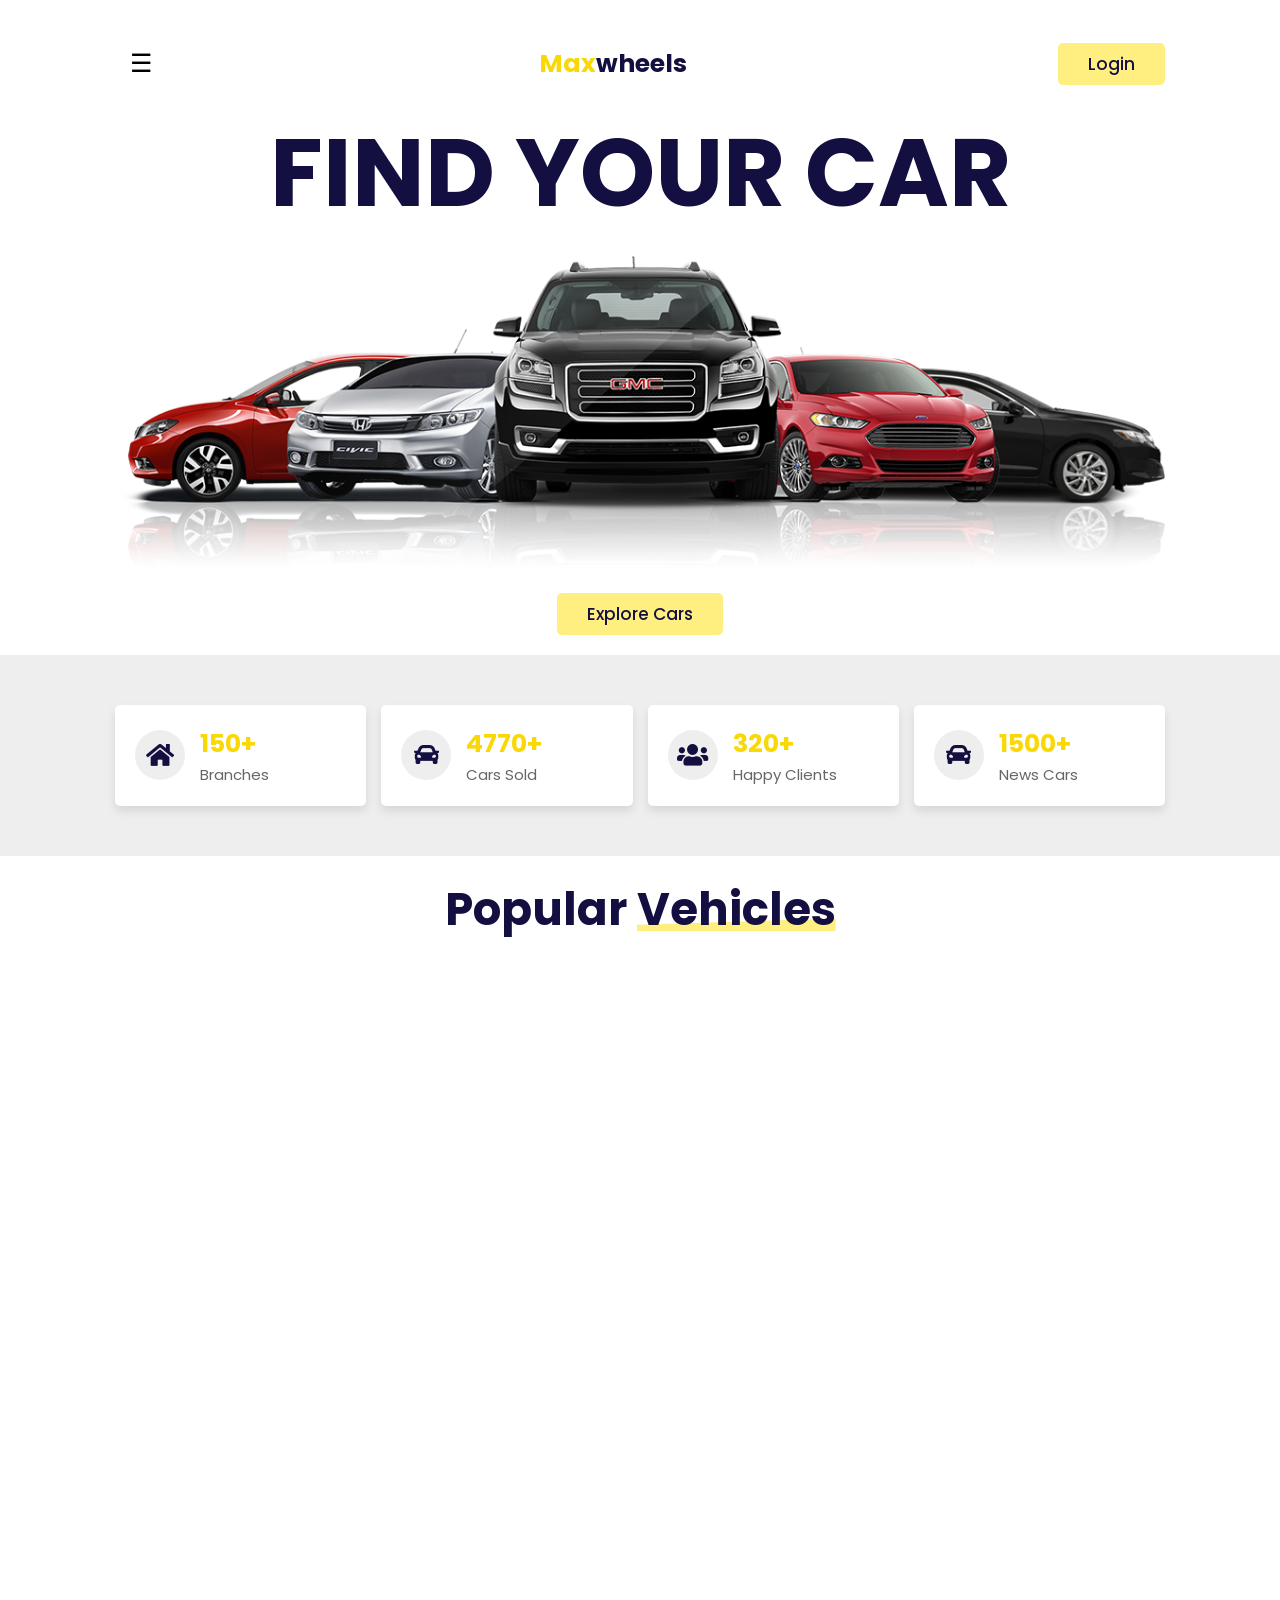
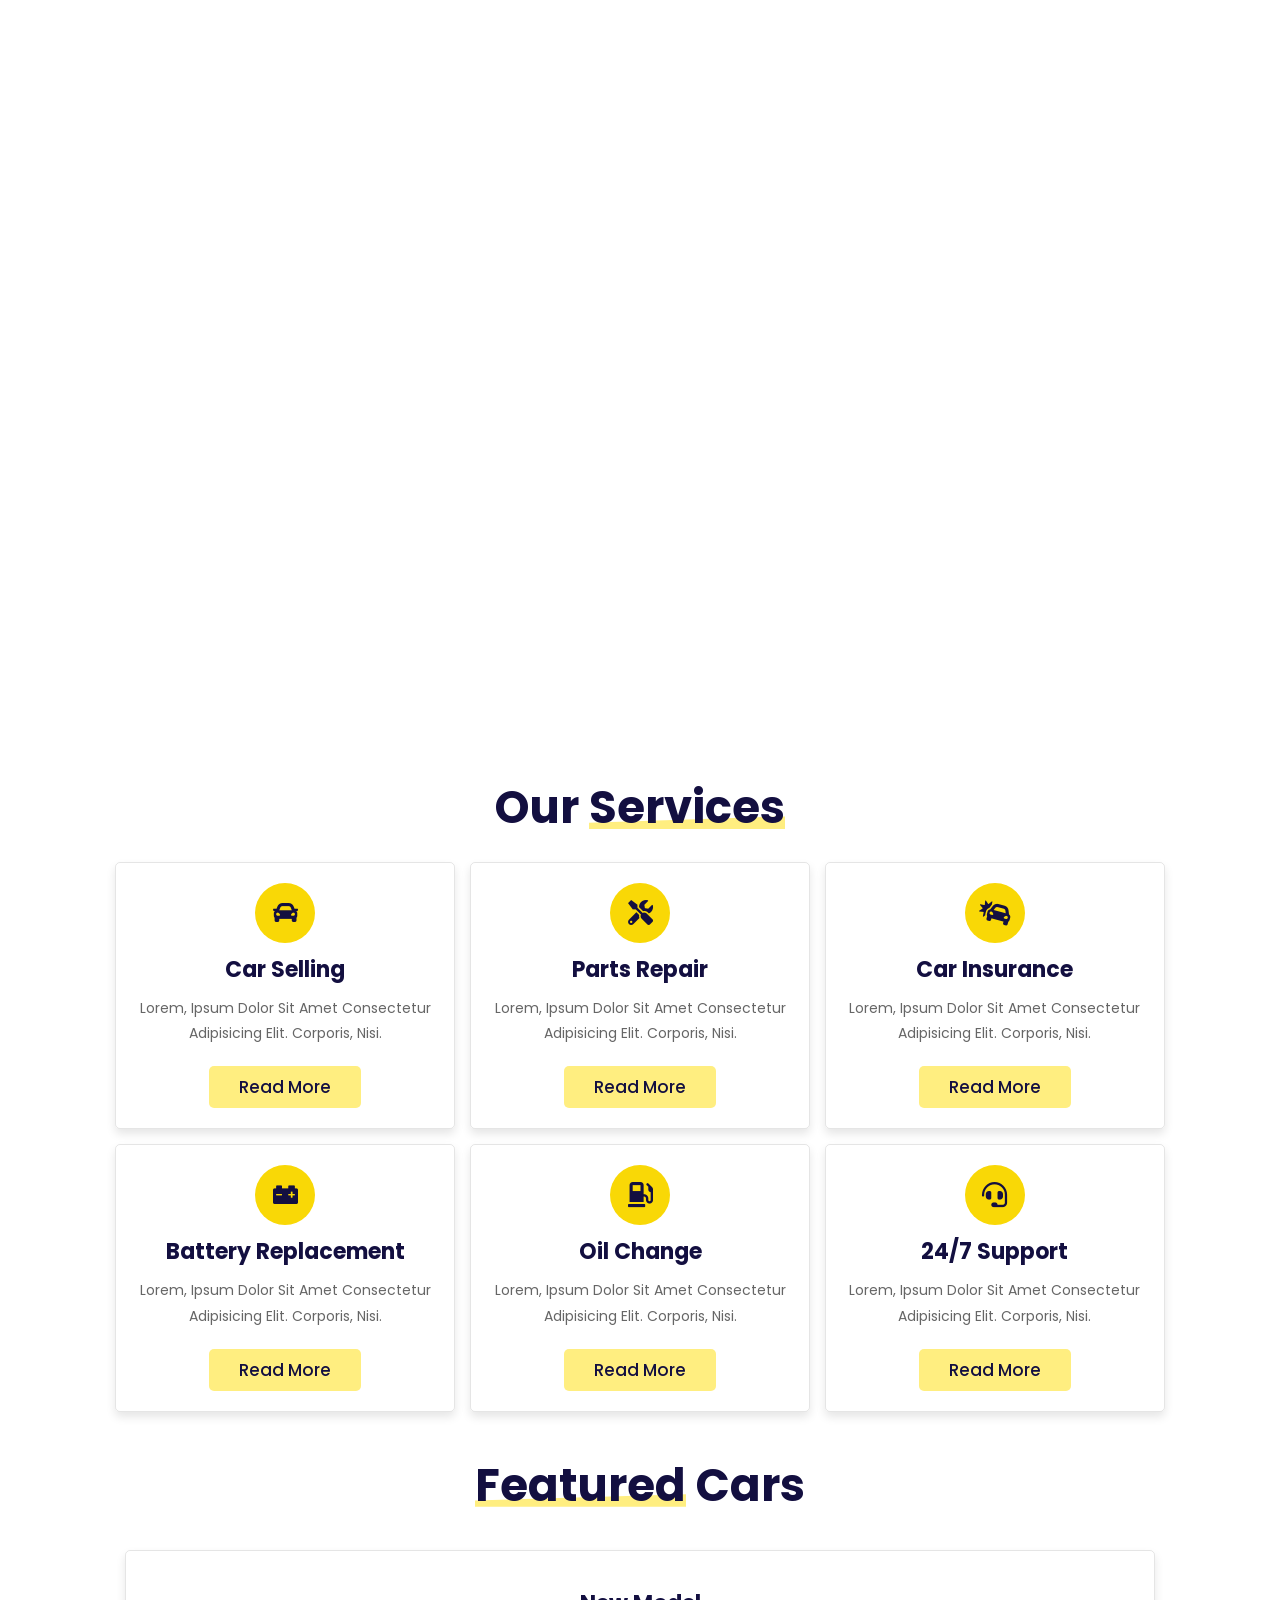
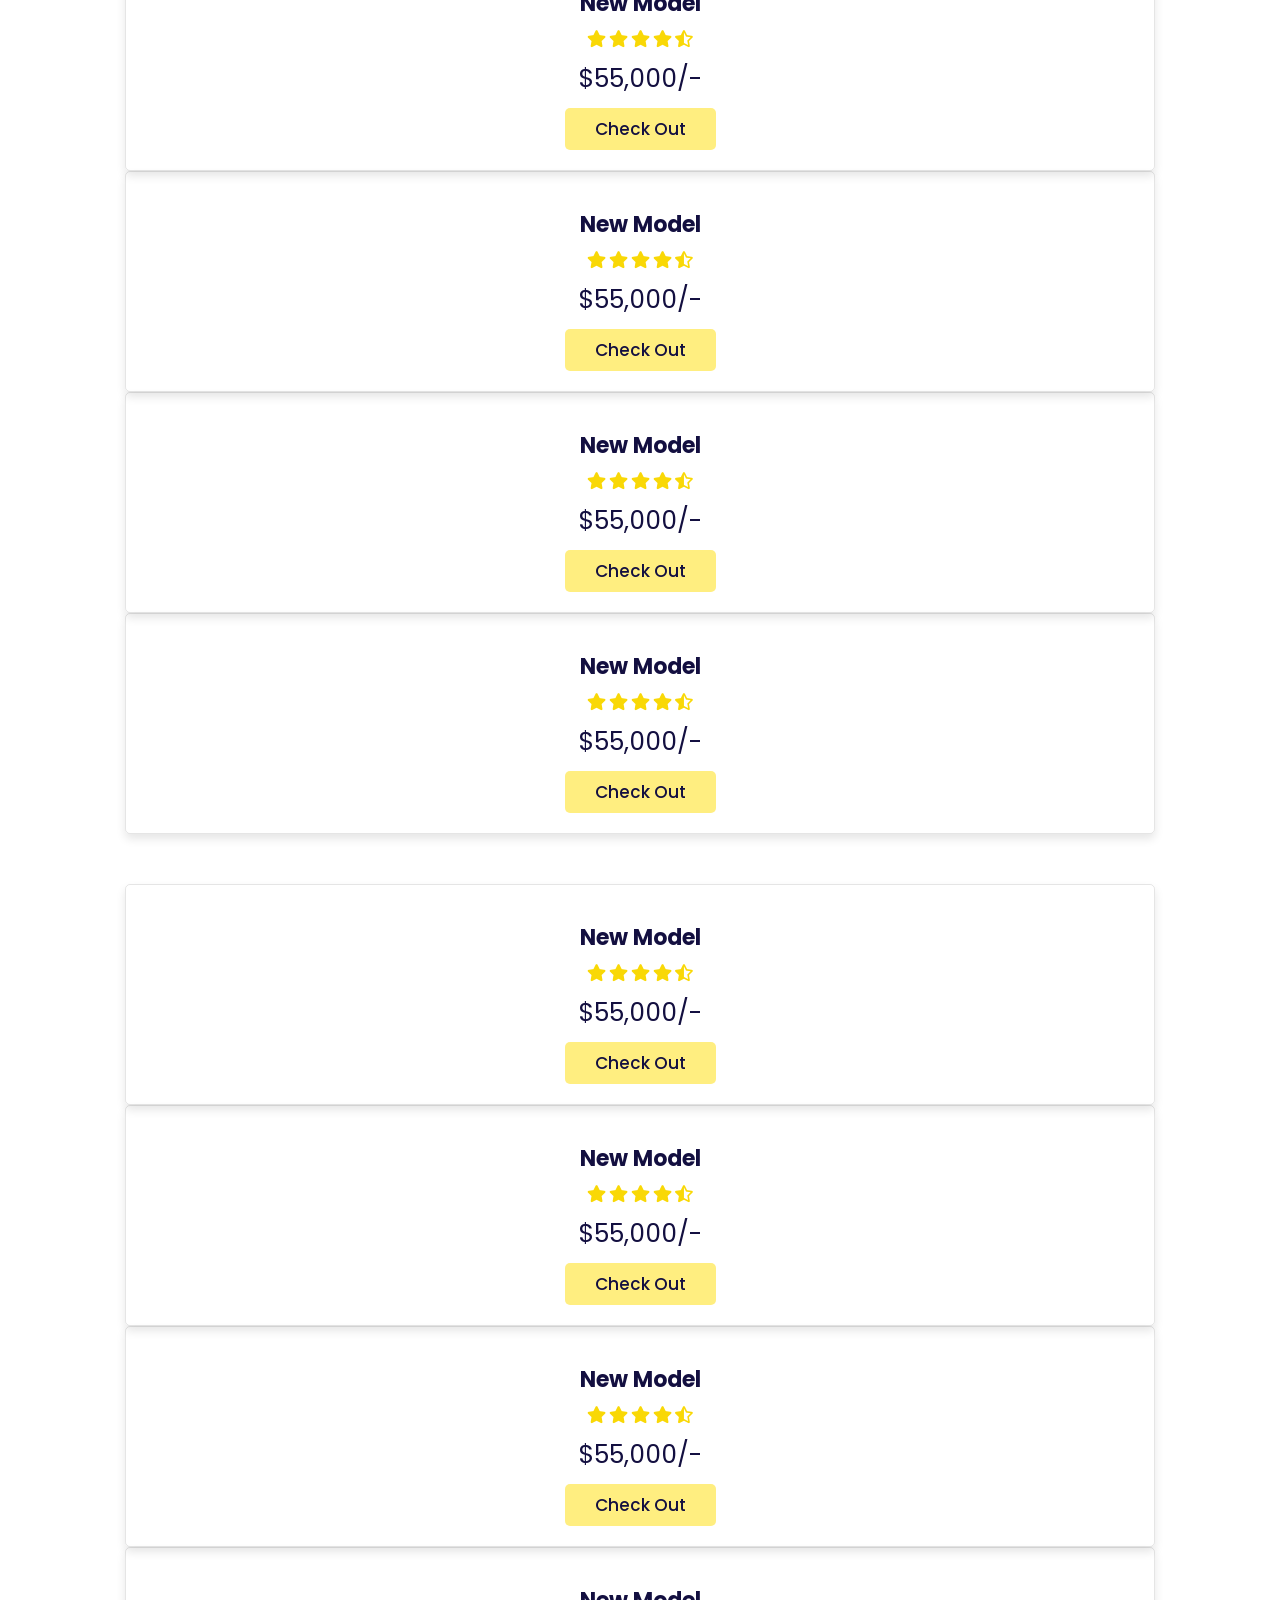
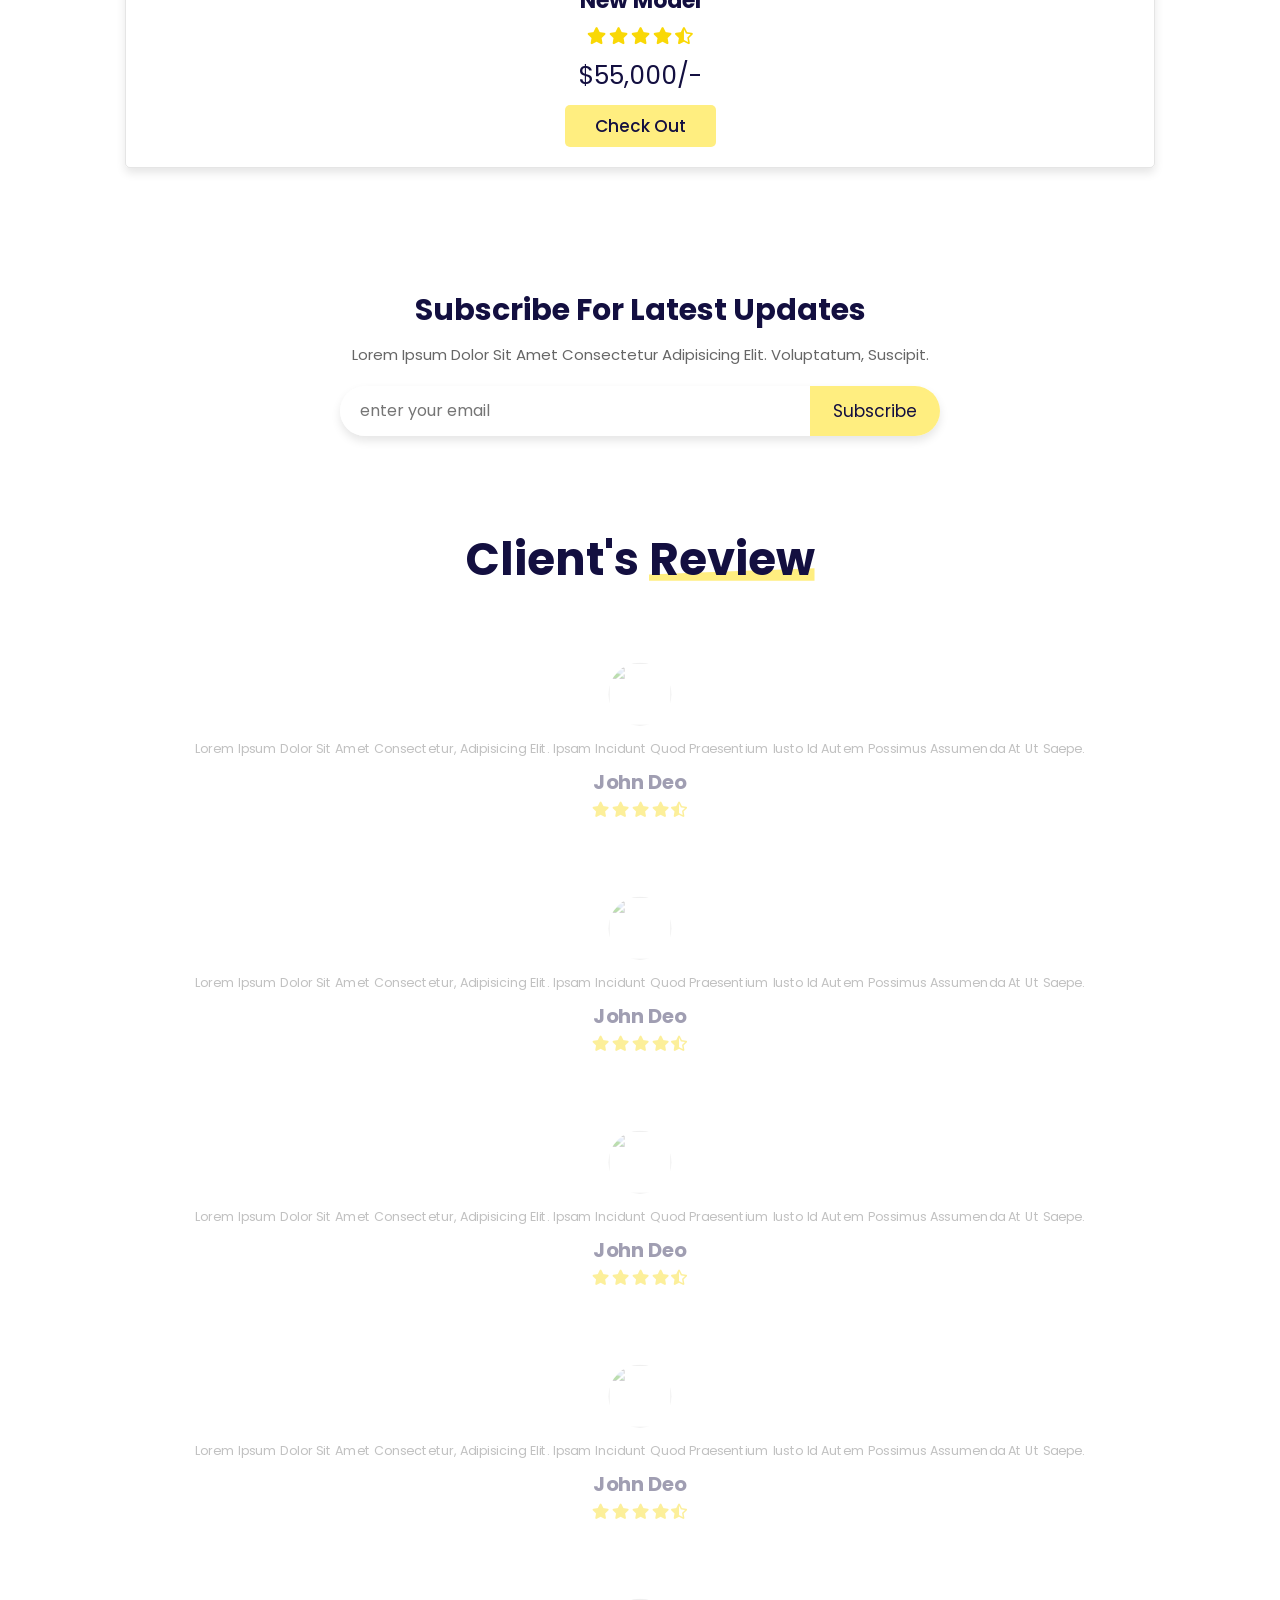
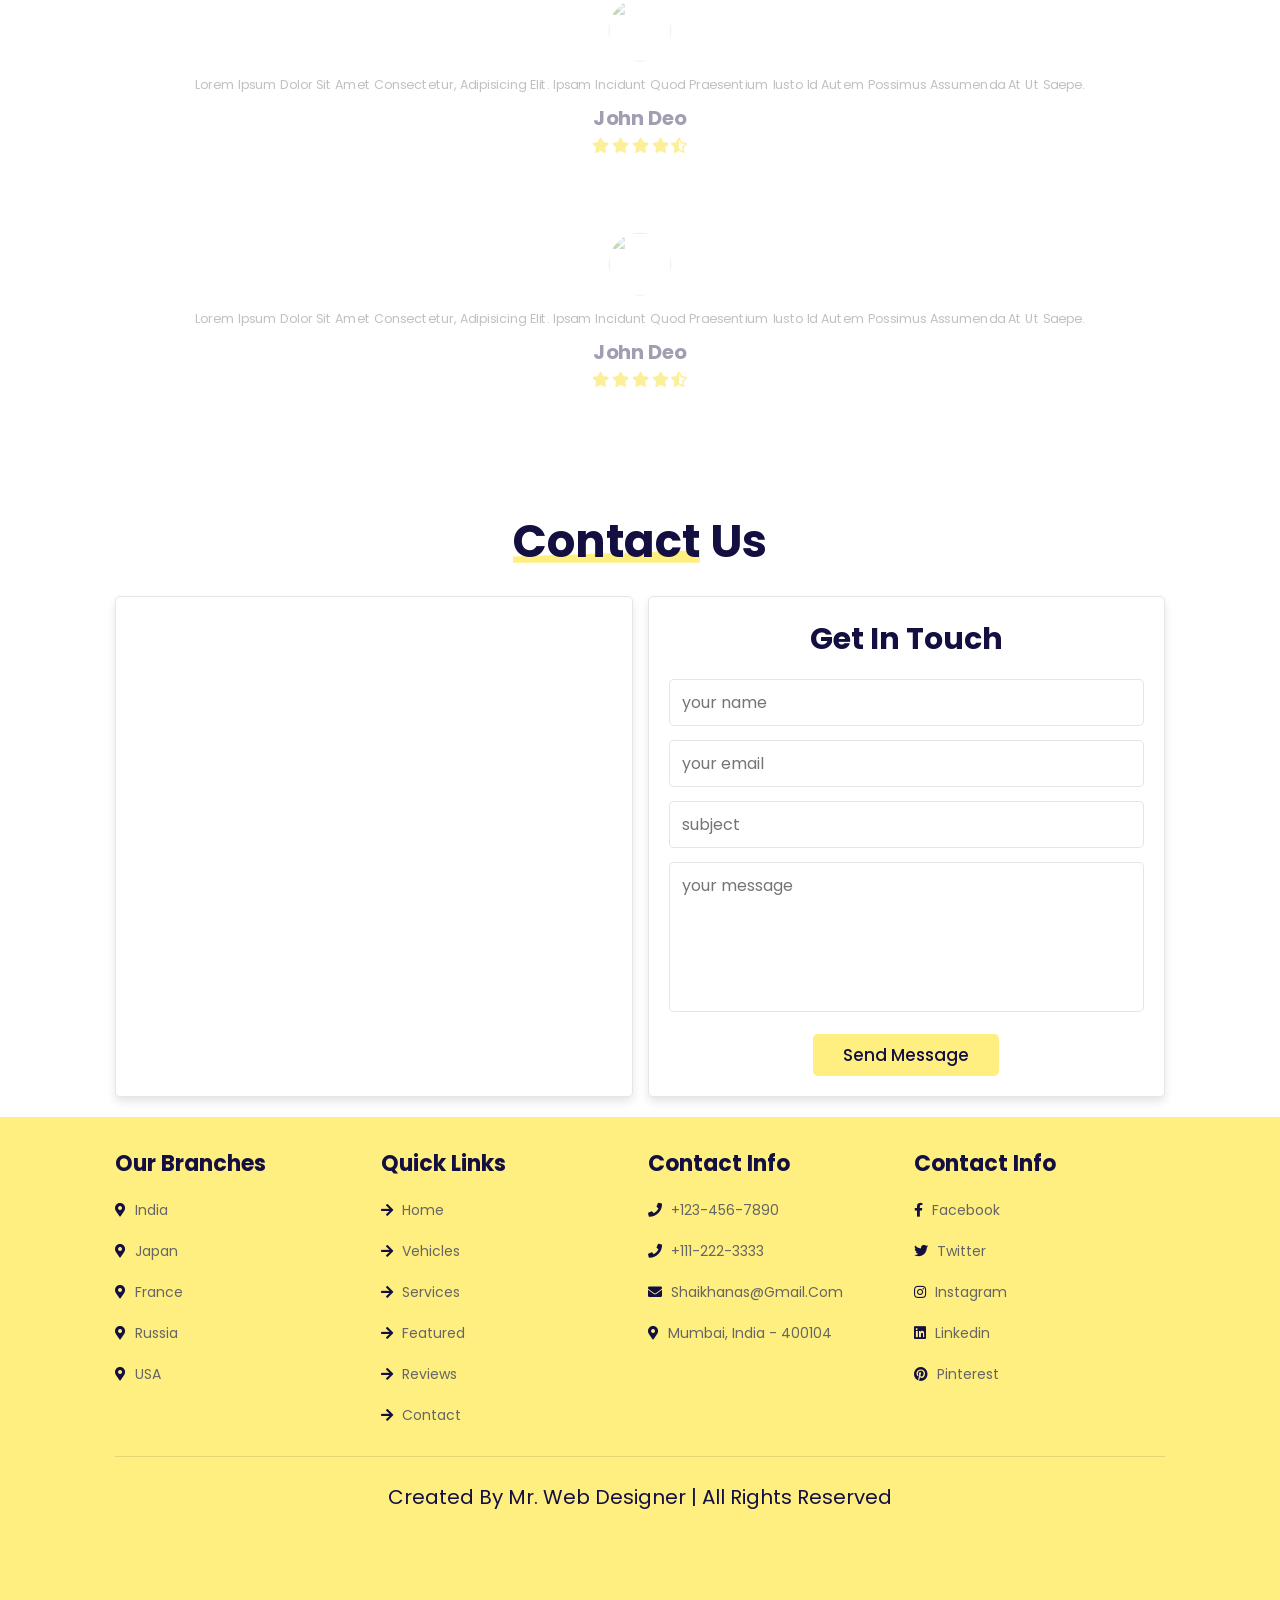
==== commit 13723654: "updates images folder" ====
--- a/index.html
+++ b/index.html
@@ -61,7 +61,7 @@
 
     <h3 data-speed="-2" class="home-parallax">find your car</h3>
 
-    <img data-speed="5" class="home-parallax" src="image/home-1.png" alt="">
+    <img data-speed="5" class="home-parallax" src="images/home-1.png" alt="">
 
     <a data-speed="7" href="#" class="btn home-parallax">explore cars</a>
 
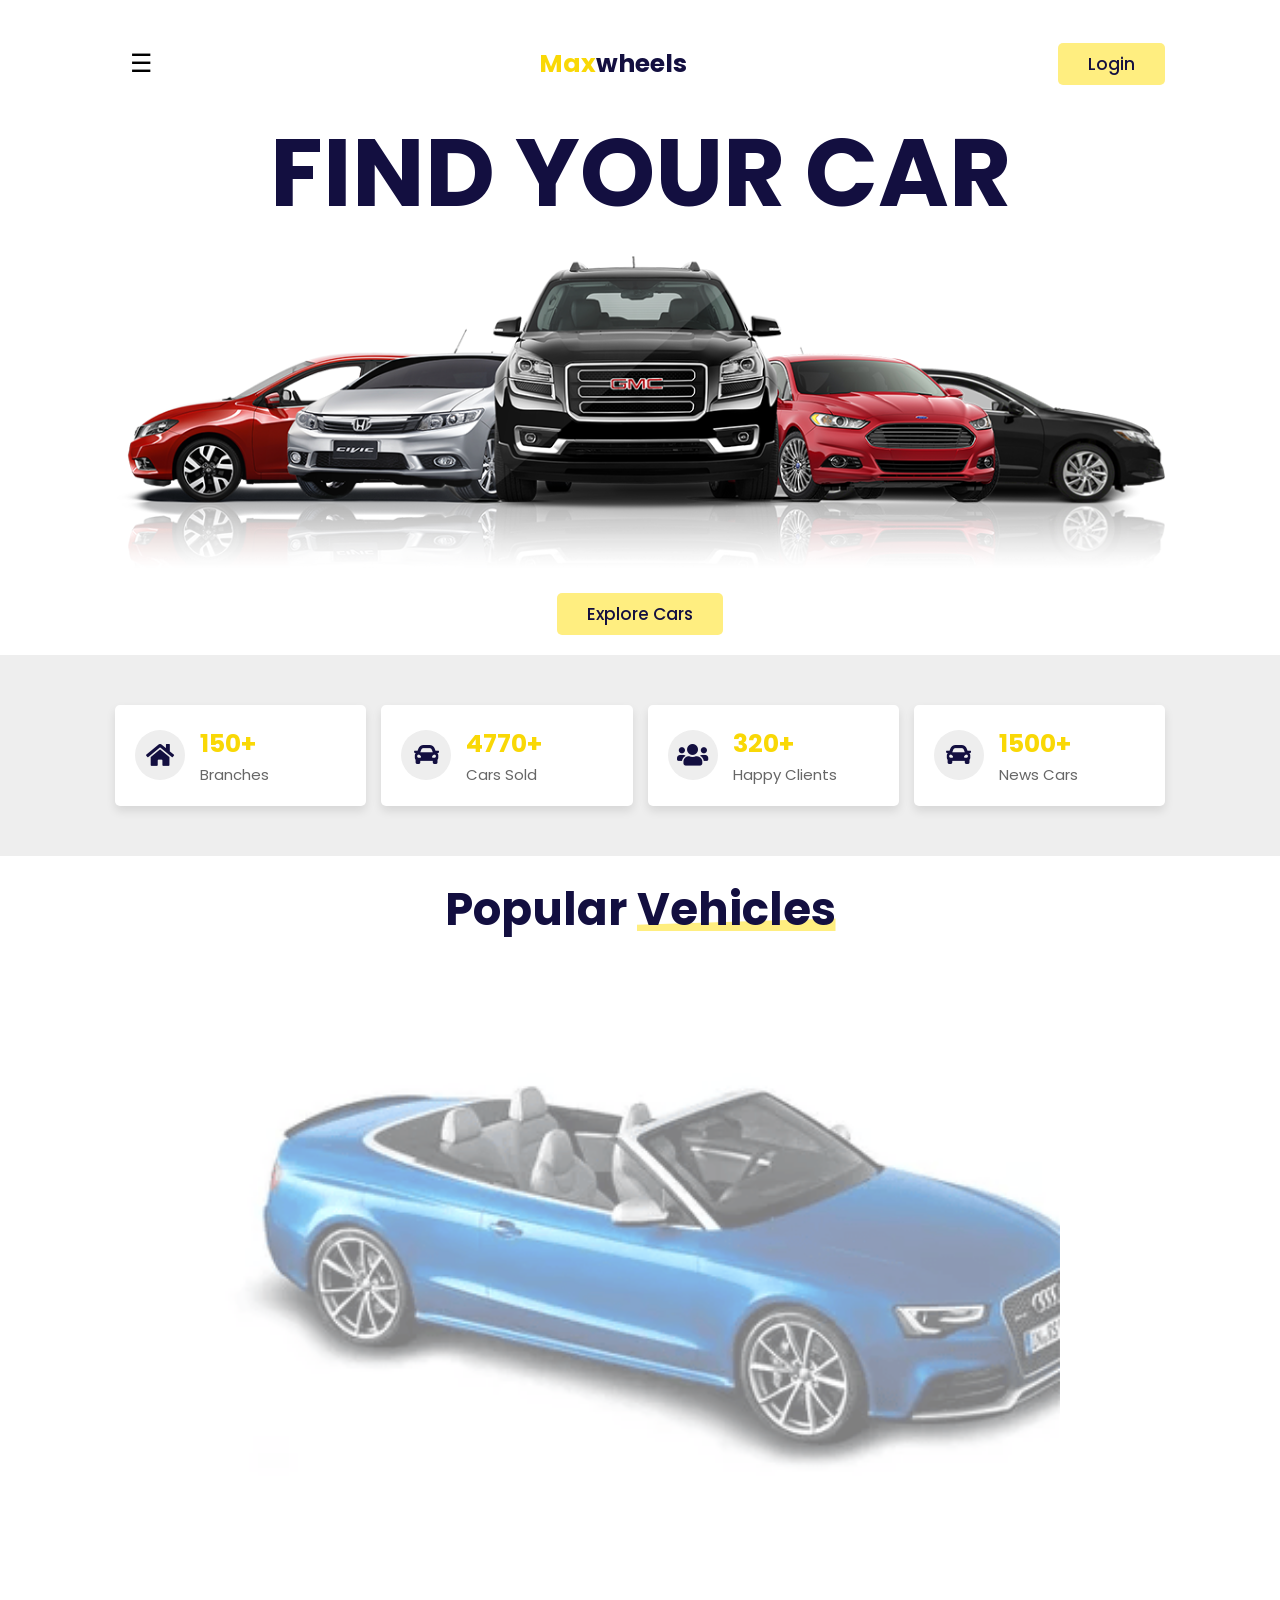
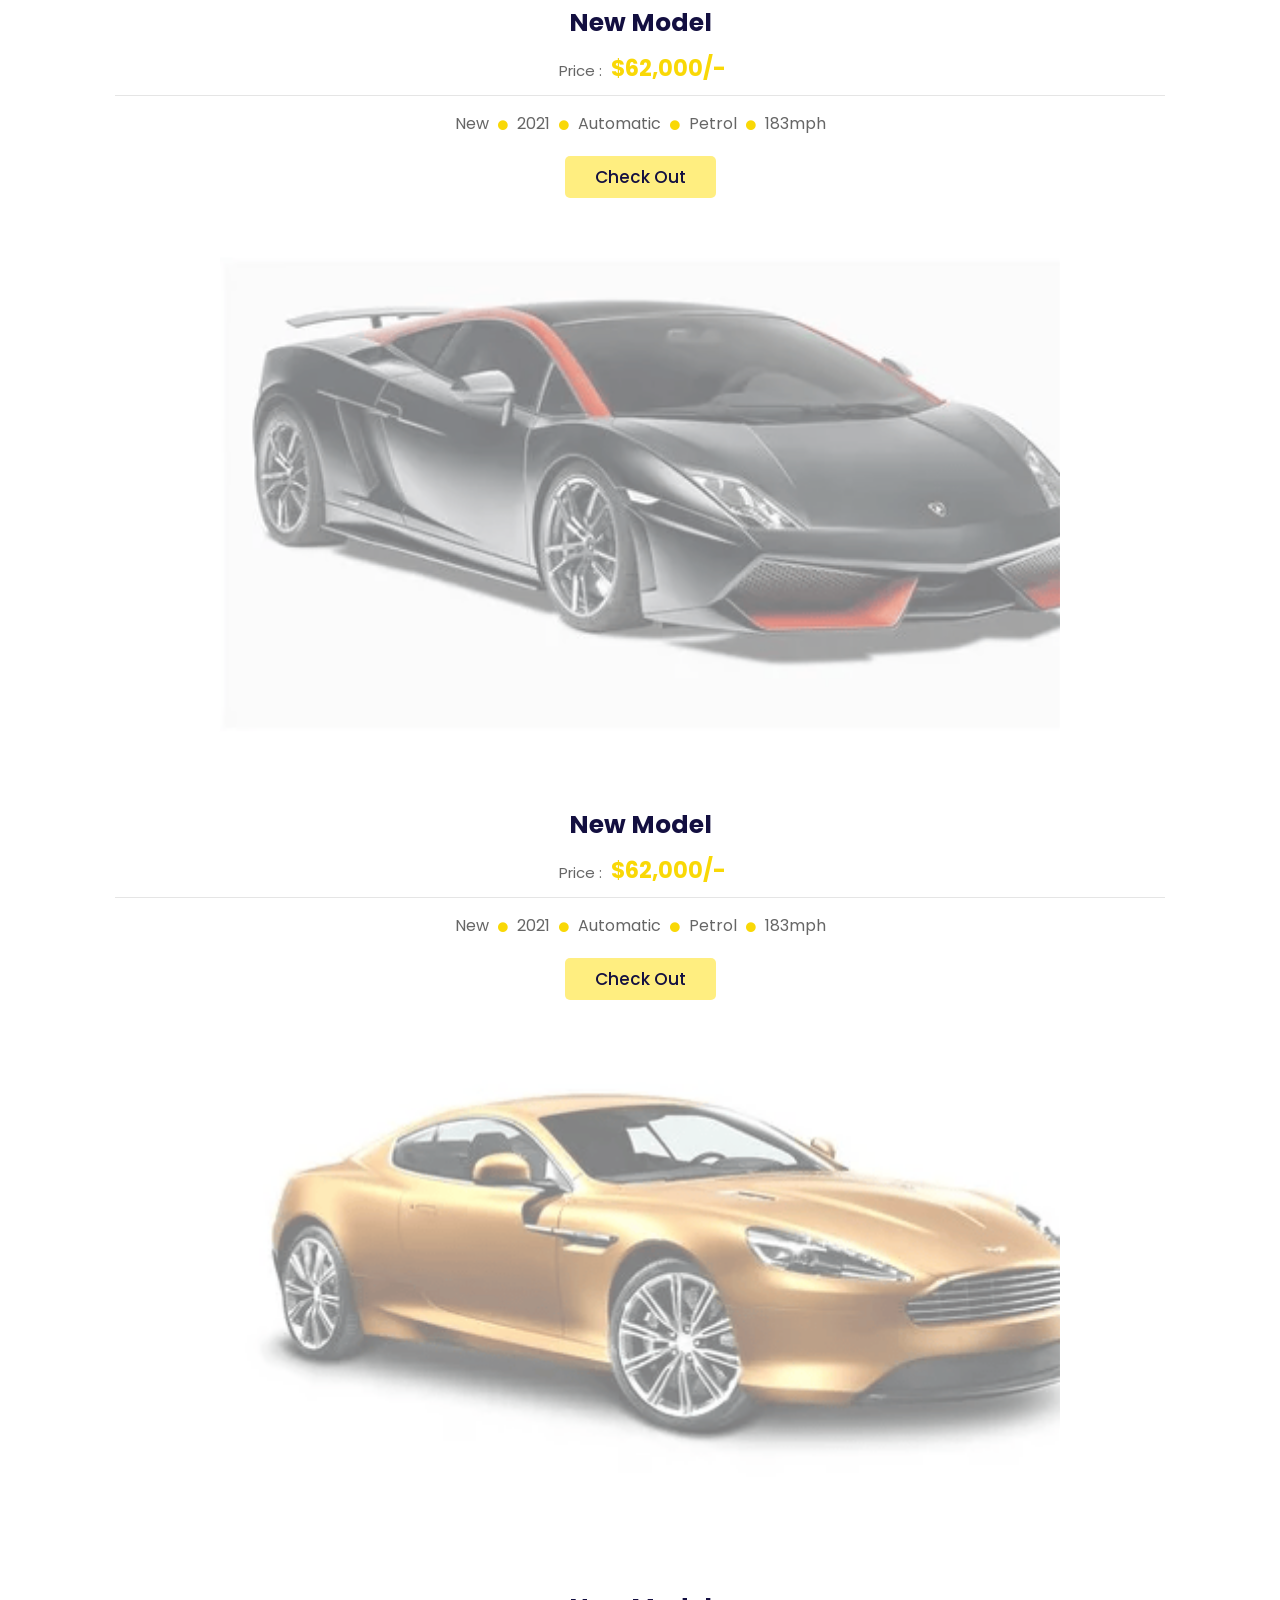
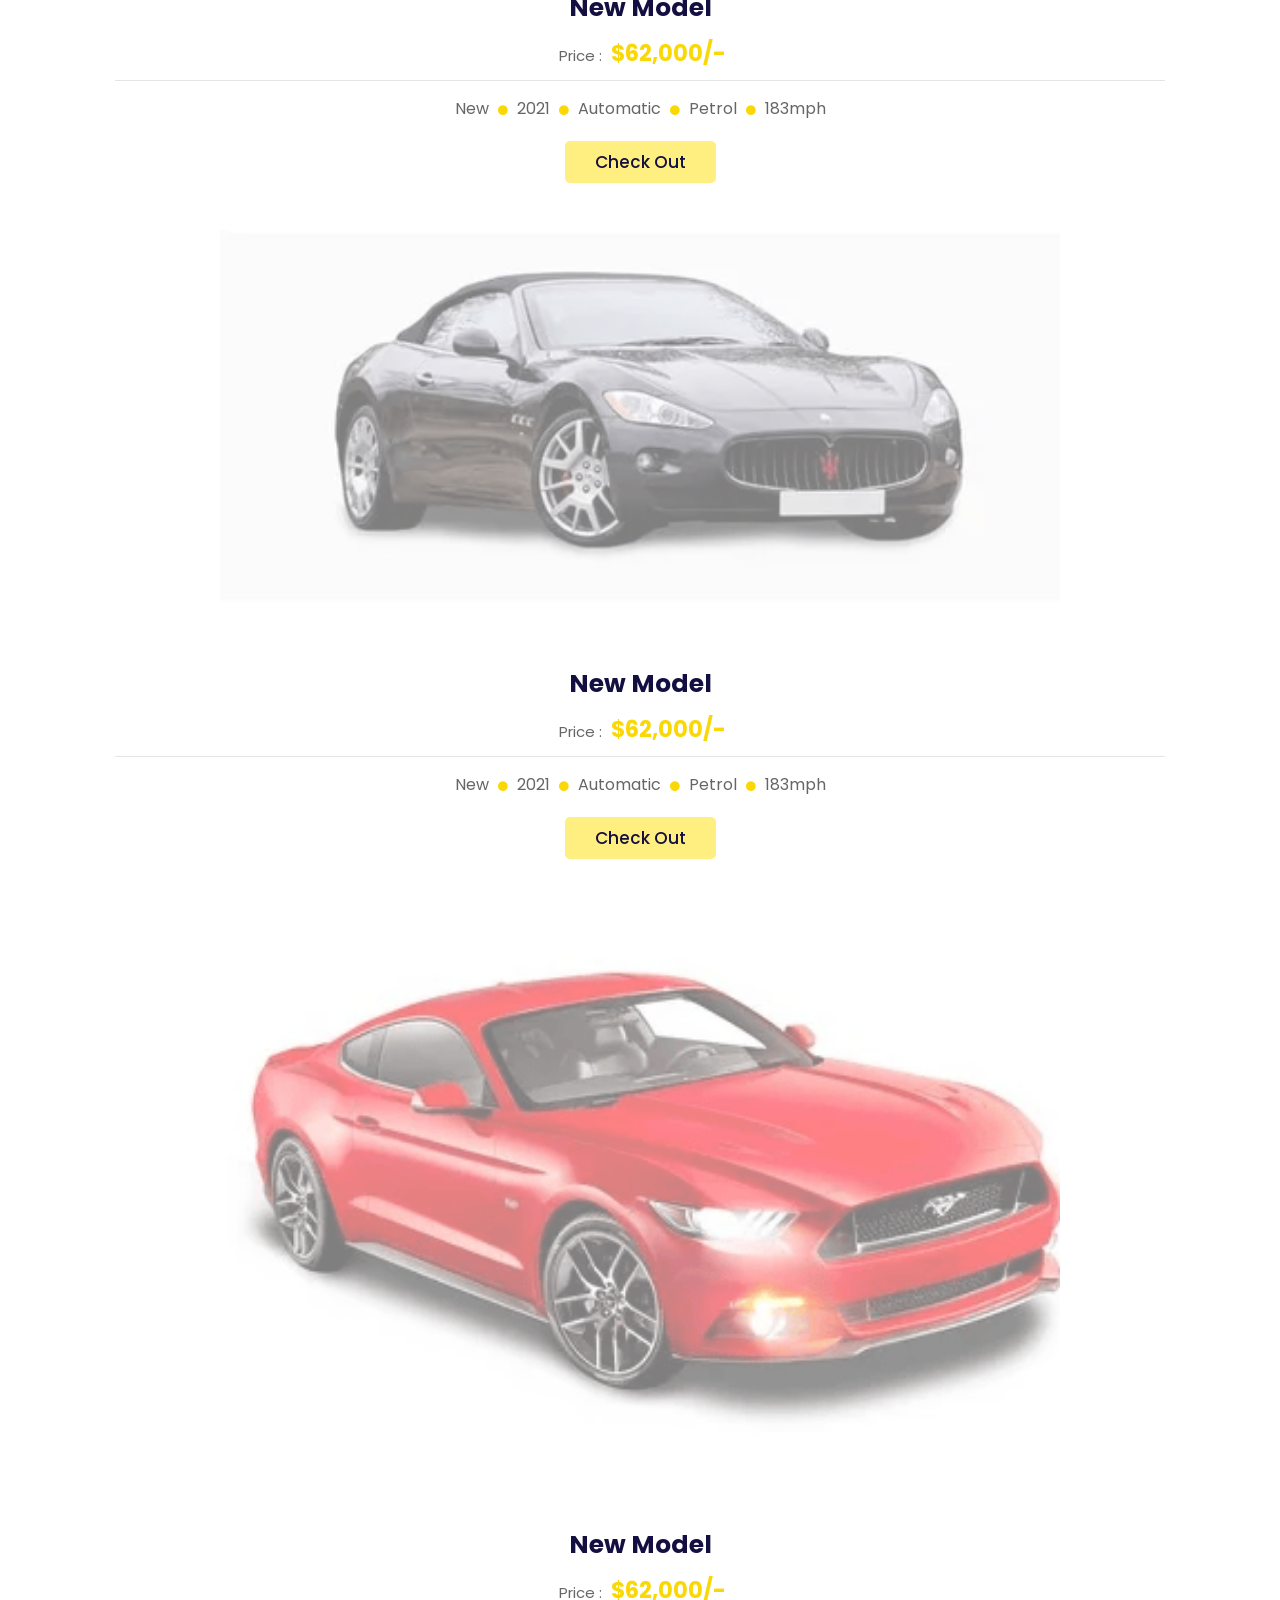
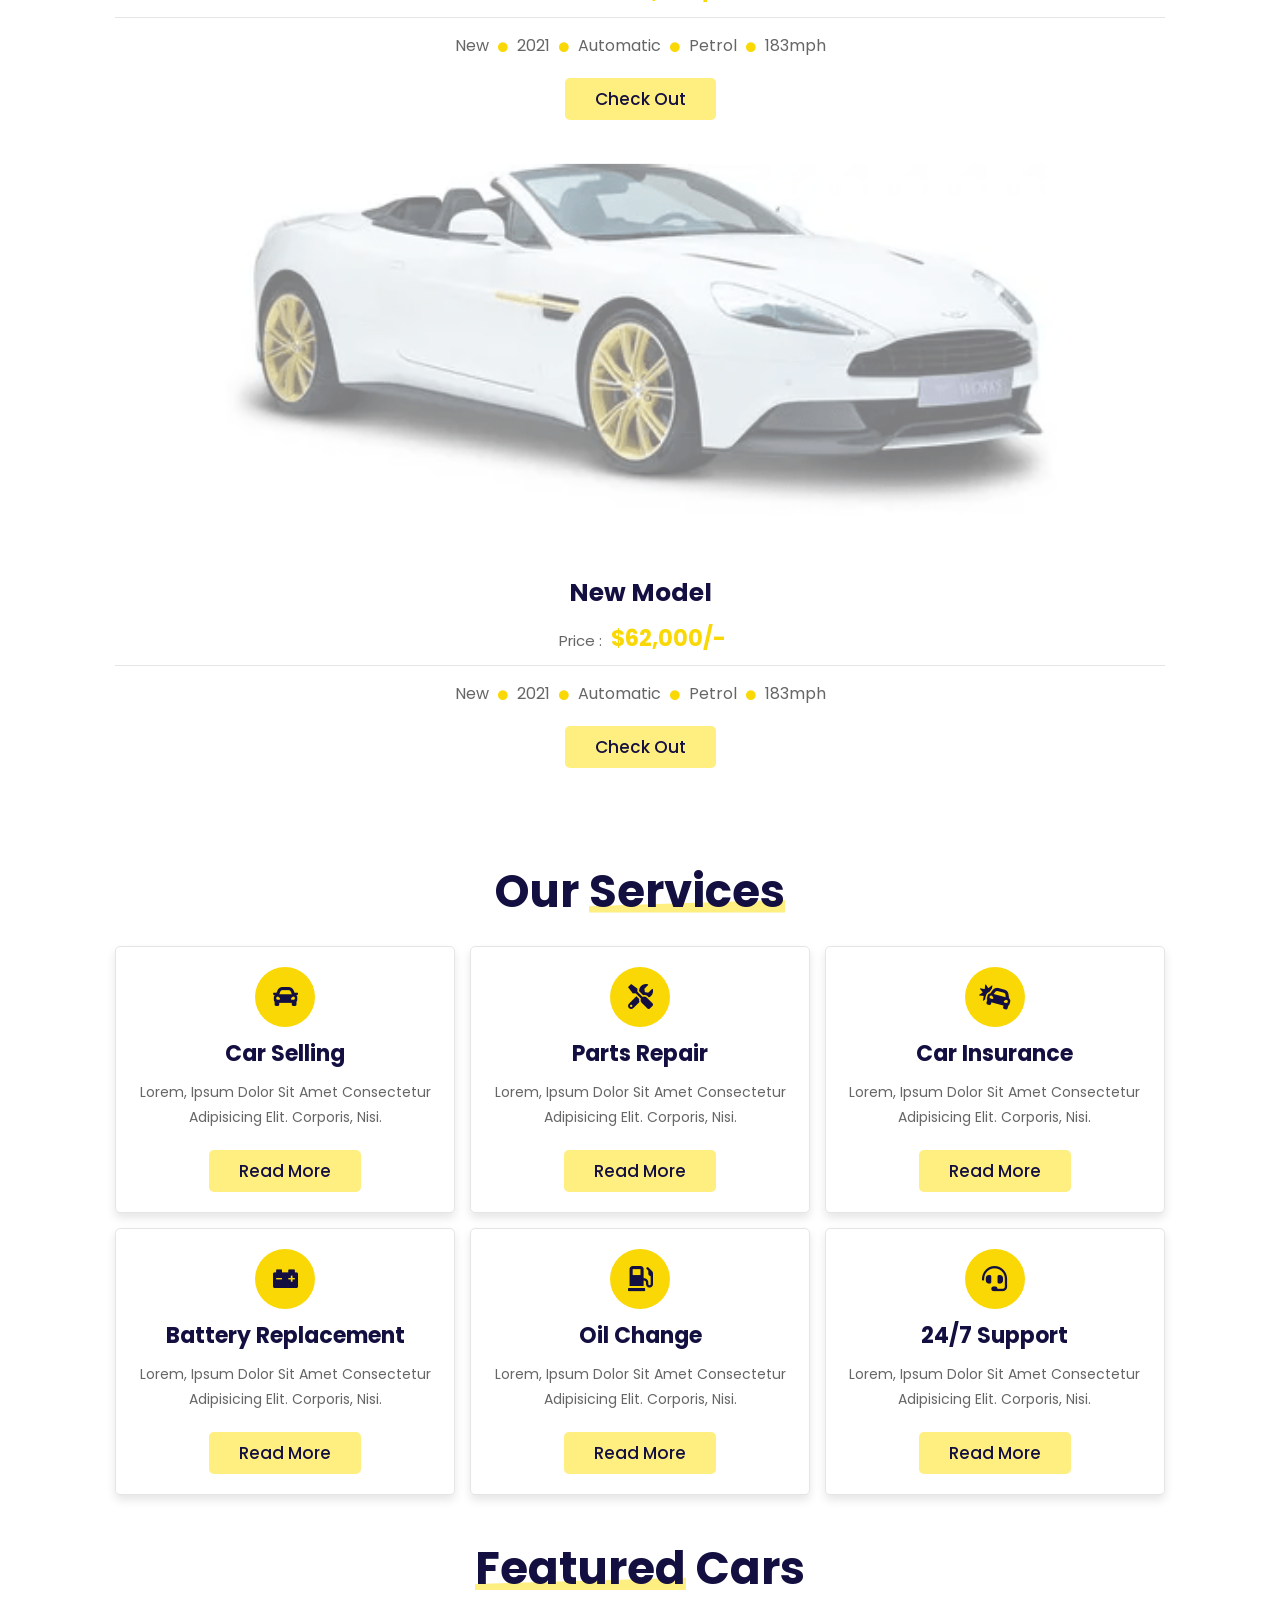
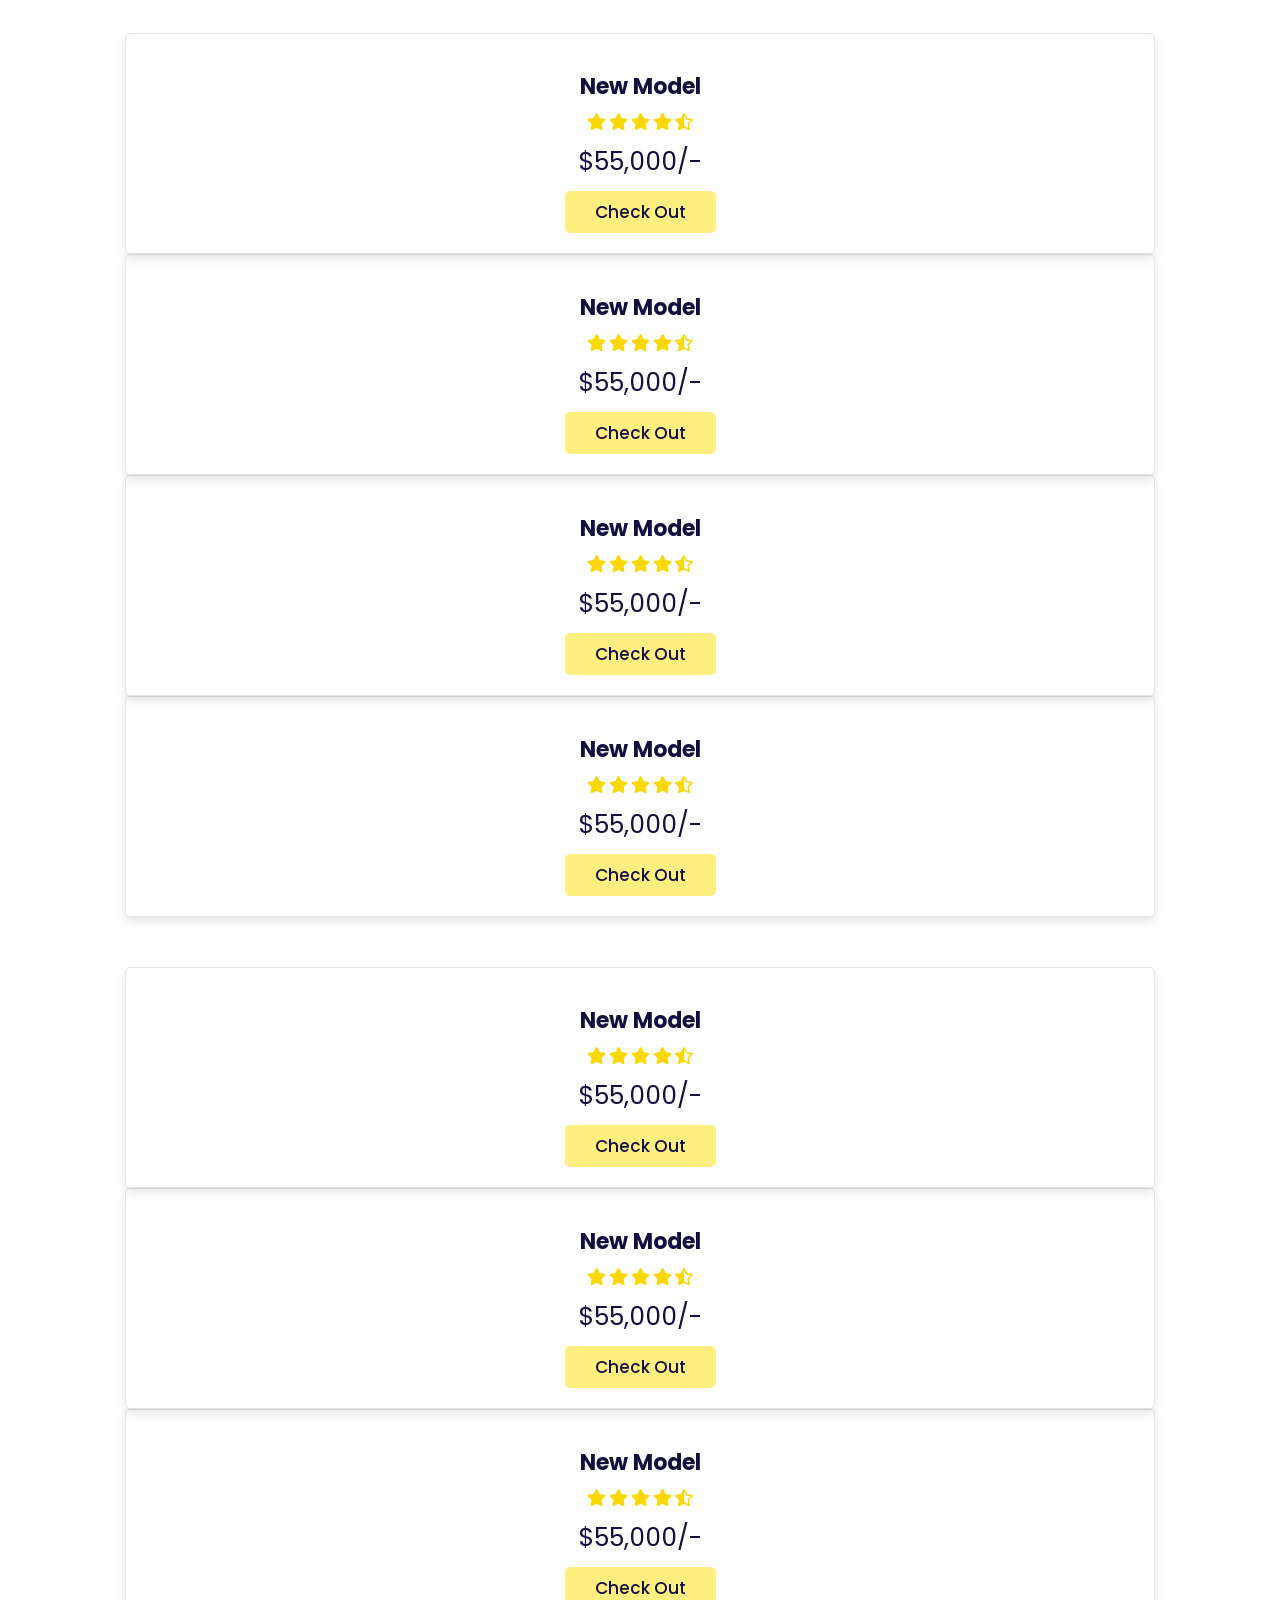
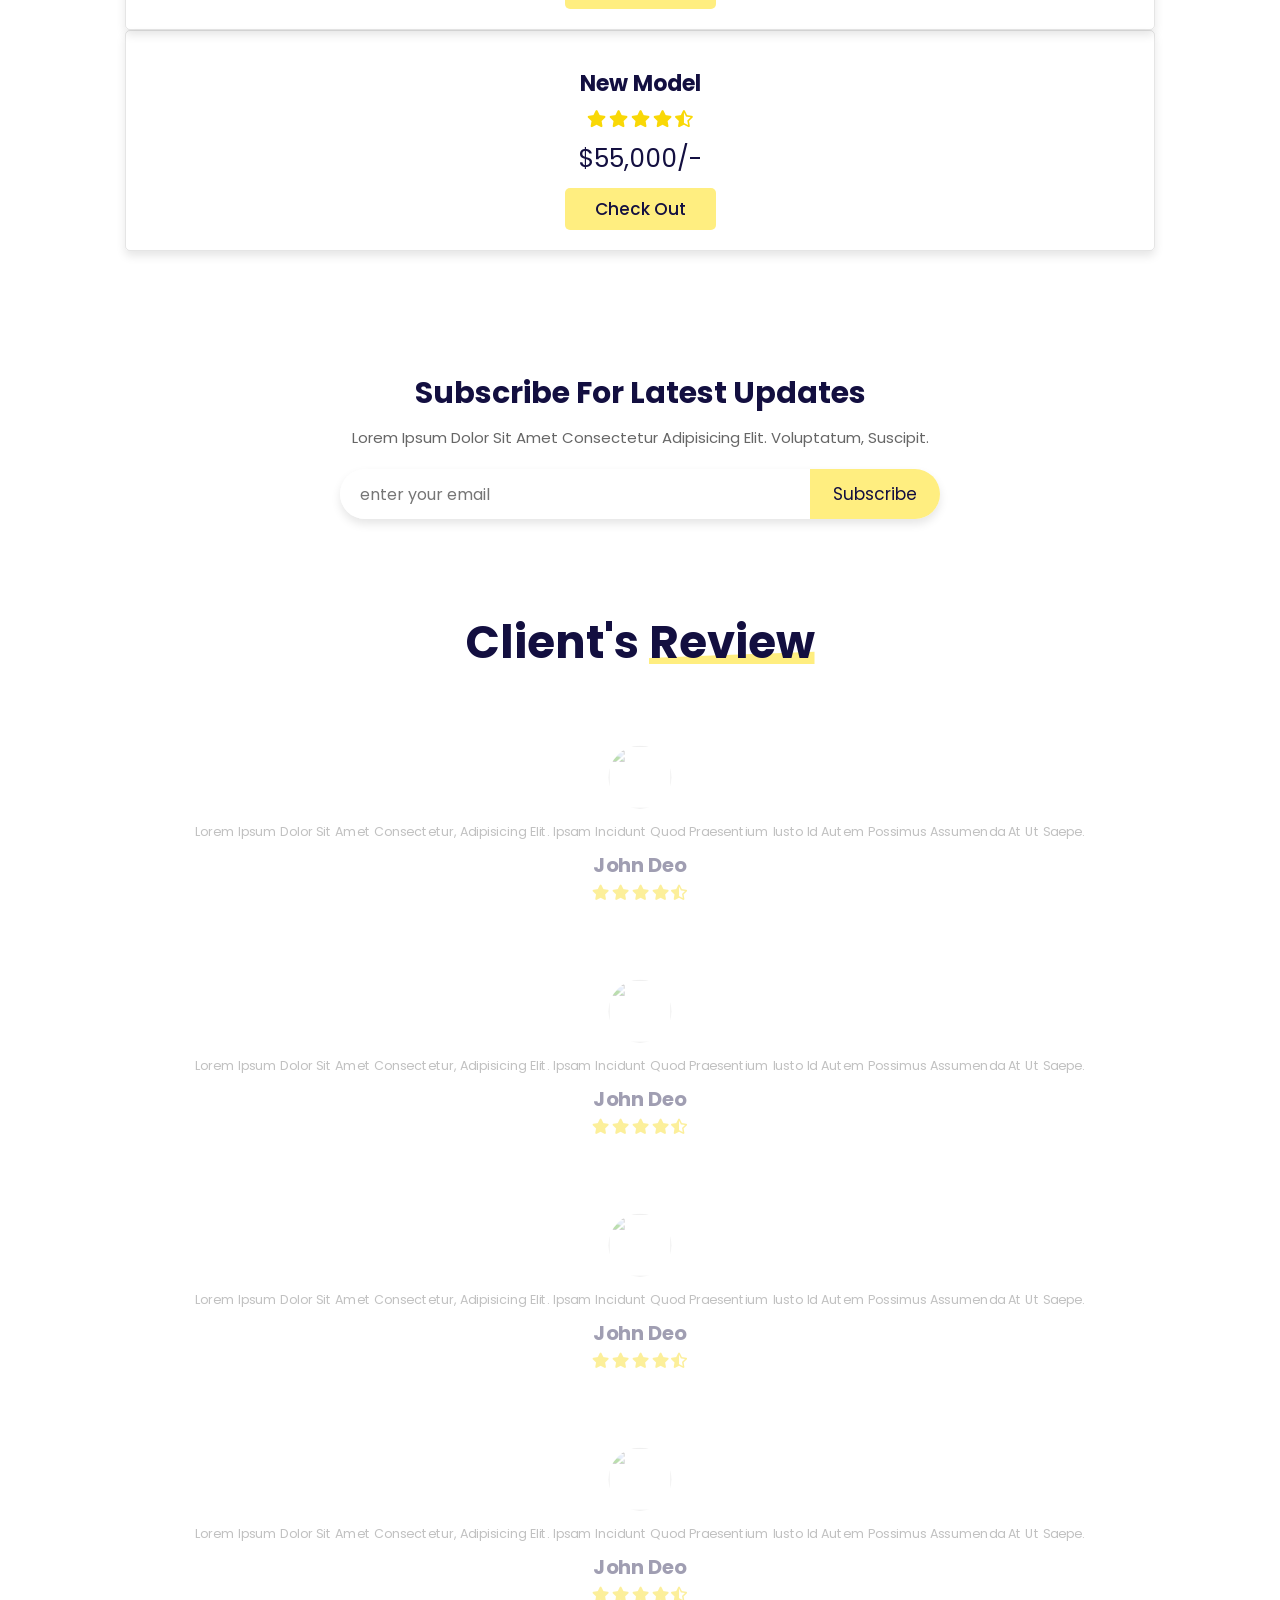
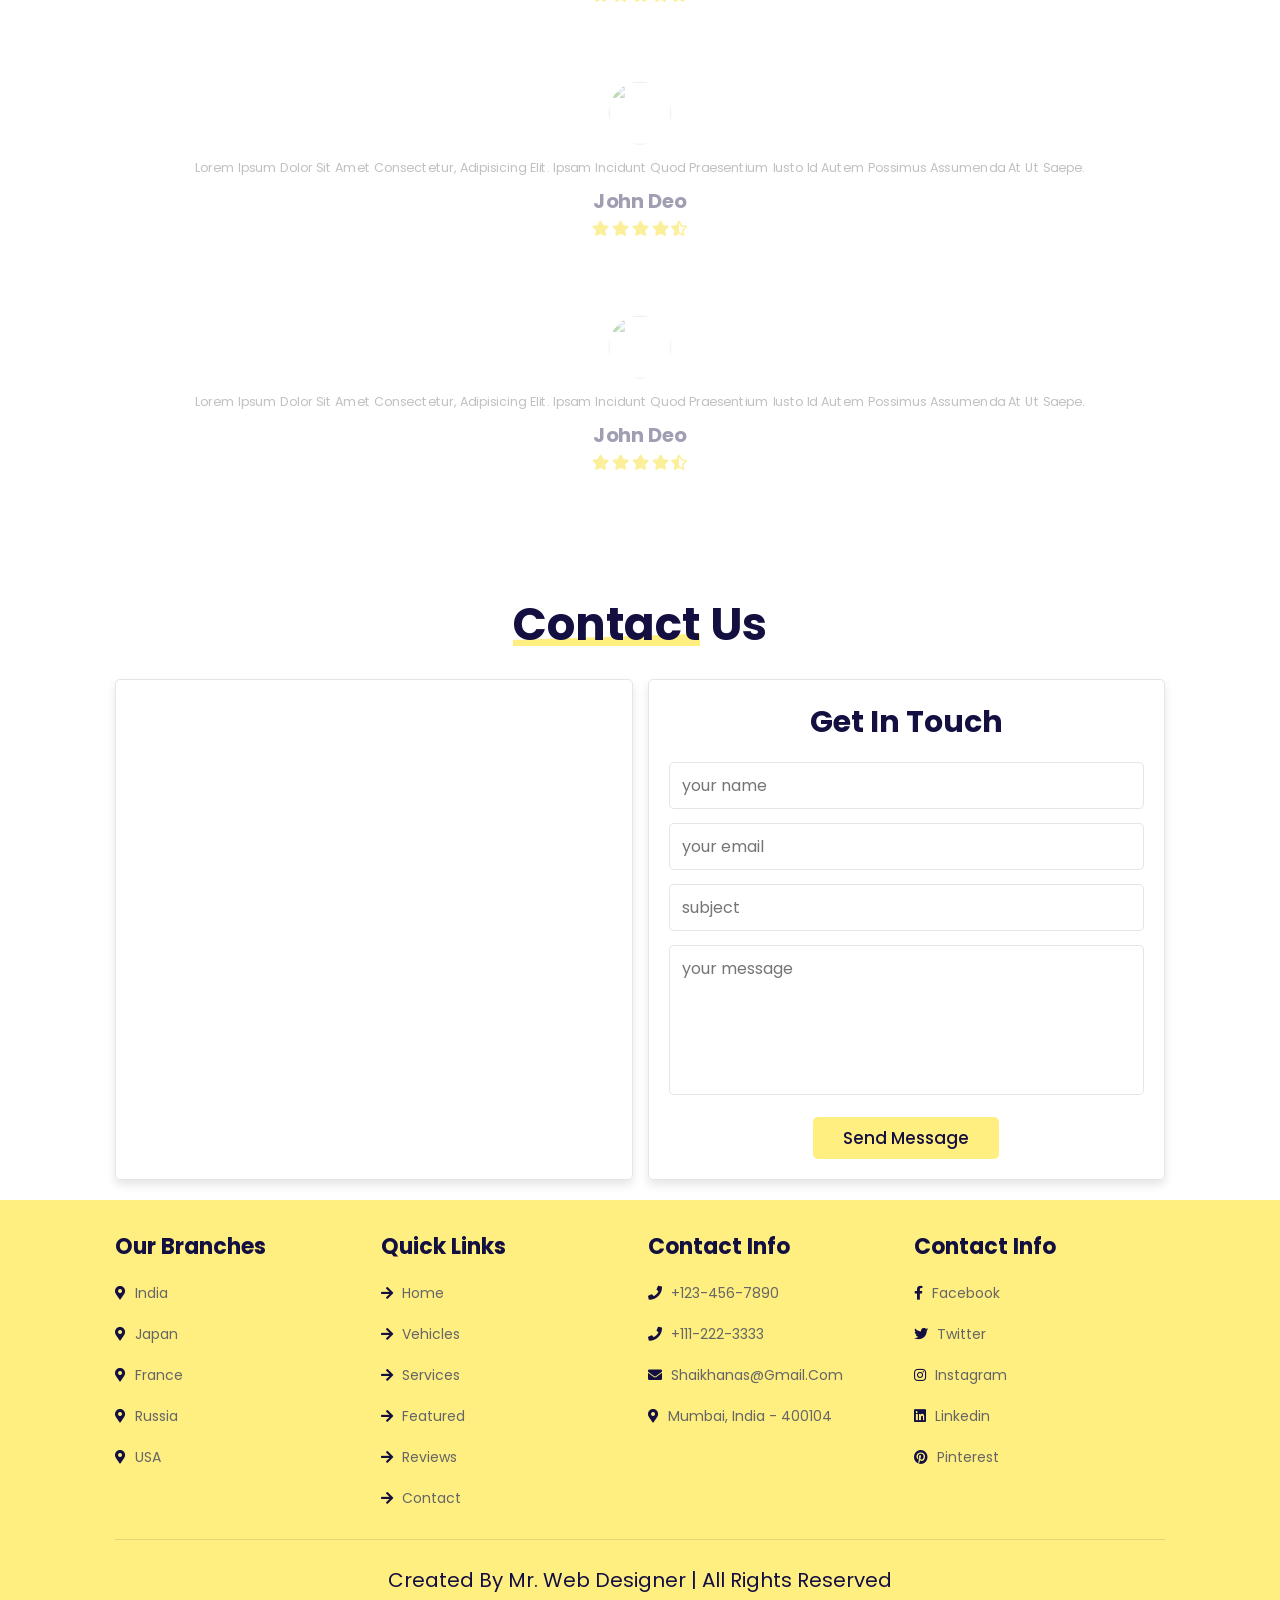
==== commit 237c8a5b: "files updated" ====
--- a/index.html
+++ b/index.html
@@ -6,7 +6,6 @@
     <meta name="viewport" content="width=device-width, initial-scale=1.0">
     
     <link rel="stylesheet" href="https://unpkg.com/swiper@7/swiper-bundle.min.css" />
-
     <!-- font awesome cdn link  -->
     <link rel="stylesheet" href="https://cdnjs.cloudflare.com/ajax/libs/font-awesome/5.15.4/css/all.min.css">
 
@@ -14,6 +13,8 @@
     <link rel="stylesheet" href="style.css">
 
 </head>
+<script src="https://unpkg.com/swiper@7/swiper-bundle.min.cjs"></script>
+<script src="script.js"></script>
 <body>
     
 <header class="header">
@@ -108,11 +109,11 @@
     <h1 class="heading"> popular <span>vehicles</span> </h1>
 
     <div class="swiper vehicles-slider">
-
+    
         <div class="swiper-wrapper">
 
             <div class="swiper-slide box">
-                <img src="image/vehicle-1.png" alt="">
+                <img src="images/C1.png" alt="">
                 <div class="content">
                     <h3>new model</h3>
                     <div class="price"> <span>price : </span> $62,000/- </div>
@@ -128,7 +129,7 @@
             </div>
 
             <div class="swiper-slide box">
-                <img src="image/vehicle-2.png" alt="">
+                <img src="images/C2.png" alt="">
                 <div class="content">
                     <h3>new model</h3>
                     <div class="price"> <span>price : </span> $62,000/- </div>
@@ -144,7 +145,7 @@
             </div>
 
             <div class="swiper-slide box">
-                <img src="image/vehicle-3.png" alt="">
+                <img src="images/C3.png" alt="">
                 <div class="content">
                     <h3>new model</h3>
                     <div class="price"> <span>price : </span> $62,000/- </div>
@@ -160,7 +161,7 @@
             </div>
 
             <div class="swiper-slide box">
-                <img src="image/vehicle-4.png" alt="">
+                <img src="images/C4.png" alt="">
                 <div class="content">
                     <h3>new model</h3>
                     <div class="price"> <span>price : </span> $62,000/- </div>
@@ -176,7 +177,7 @@
             </div>
 
             <div class="swiper-slide box">
-                <img src="image/vehicle-5.png" alt="">
+                <img src="images/C5.png" alt="">
                 <div class="content">
                     <h3>new model</h3>
                     <div class="price"> <span>price : </span> $62,000/- </div>
@@ -192,7 +193,7 @@
             </div>
 
             <div class="swiper-slide box">
-                <img src="image/vehicle-6.png" alt="">
+                <img src="images/C6.png" alt="">
                 <div class="content">
                     <h3>new model</h3>
                     <div class="price"> <span>price : </span> $62,000/- </div>
@@ -210,9 +211,8 @@
         </div>
 
         <div class="swiper-pagination"></div>
-
-    </div>
-
+    
+    </div>
 </section>
 
 <section class="services" id="services">
--- a/style.css
+++ b/style.css
@@ -142,7 +142,7 @@
   font-size: 25px;
   background: none;
   border: none;
-  color: white;
+  color: rgba(255, 255, 255, 0.279);
   cursor: pointer;
 }
 /* Menu Links */
@@ -154,7 +154,7 @@
 }
 
 .sidebar a:hover {
-  background: #575757;
+  background: #ead309;
 }
 
 /* Active State */
@@ -315,9 +315,10 @@
 
 .vehicles .vehicles-slider {
   padding-bottom: 5rem;
-}
-
-.vehicles .vehicles-slider .box {
+  overflow: hidden;
+}
+
+.vehicles .vehicles-slider .box{
   text-align: center;
 }
 
@@ -329,7 +330,7 @@
 
 .vehicles .vehicles-slider .box .content {
   padding-top: 1rem;
-  transform: scale(0);
+  transform: scale(1);
 }
 
 .vehicles .vehicles-slider .swiper-slide-active .content {
